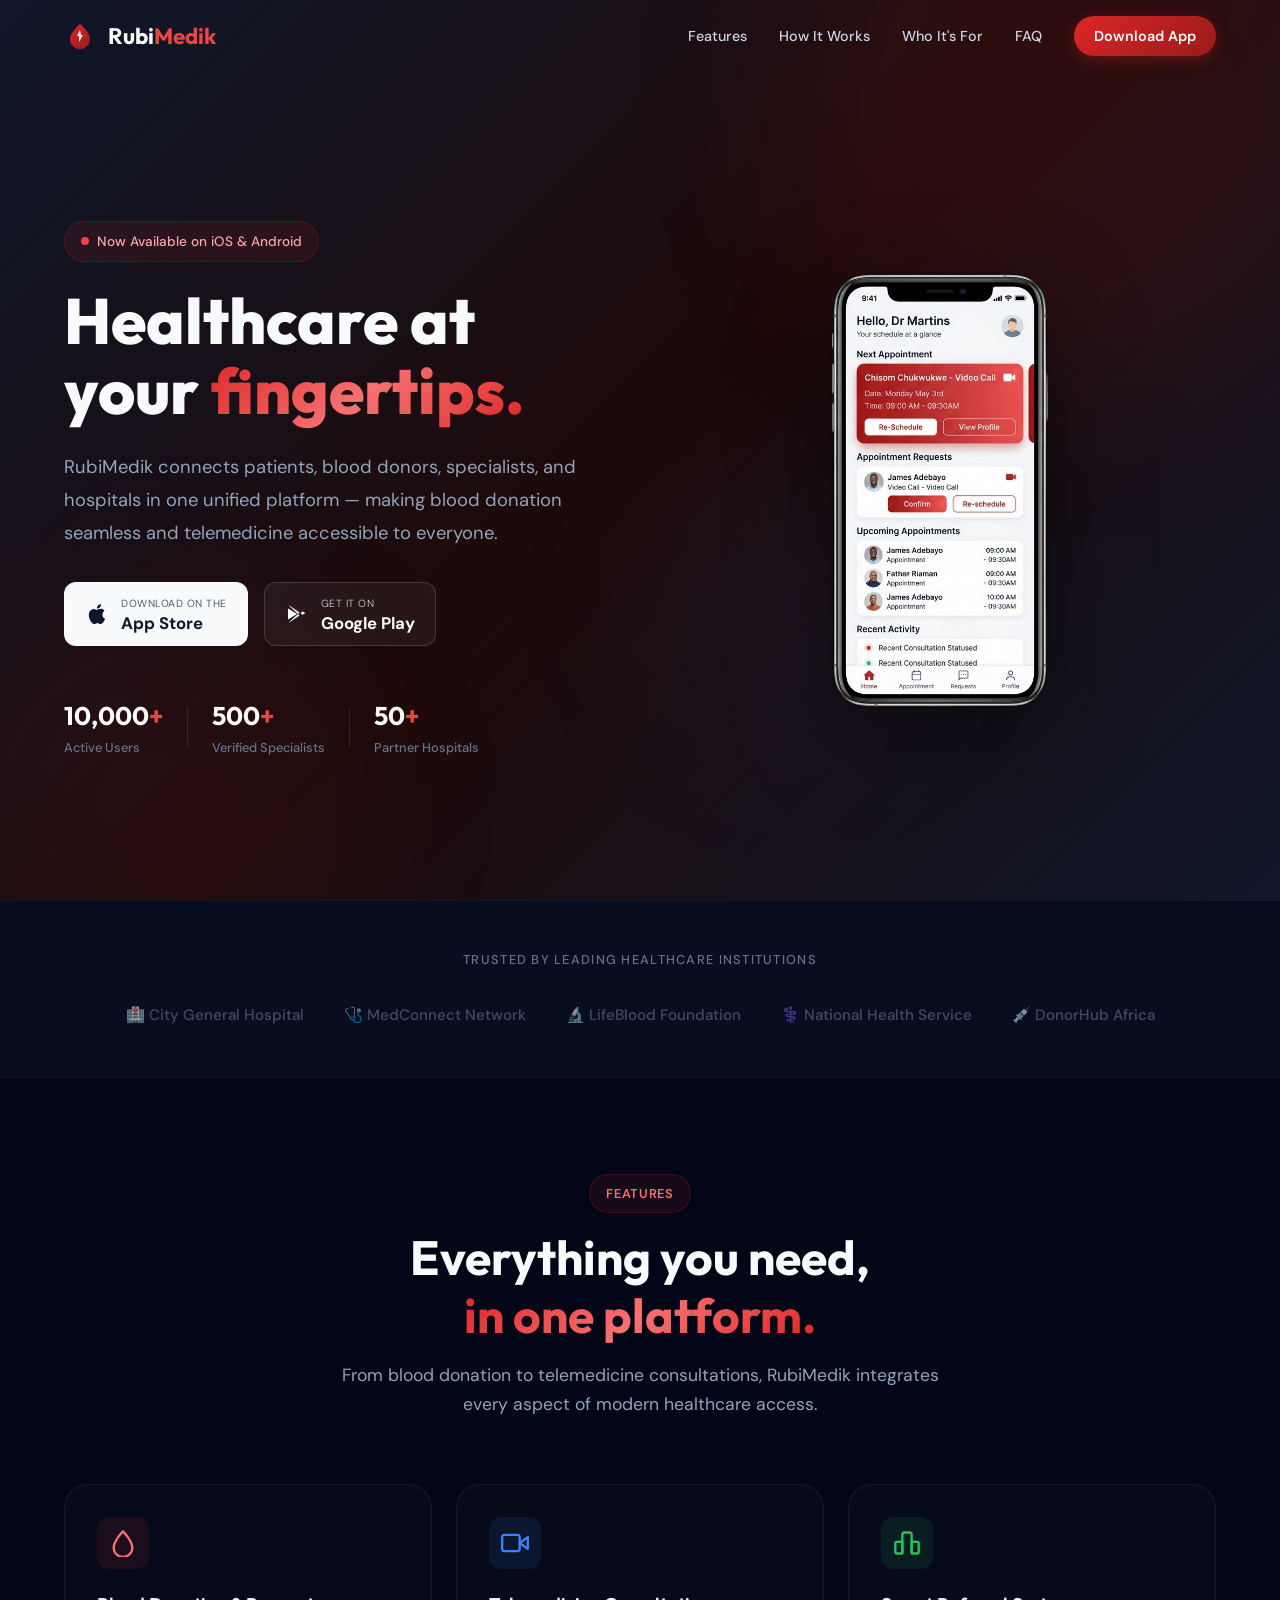
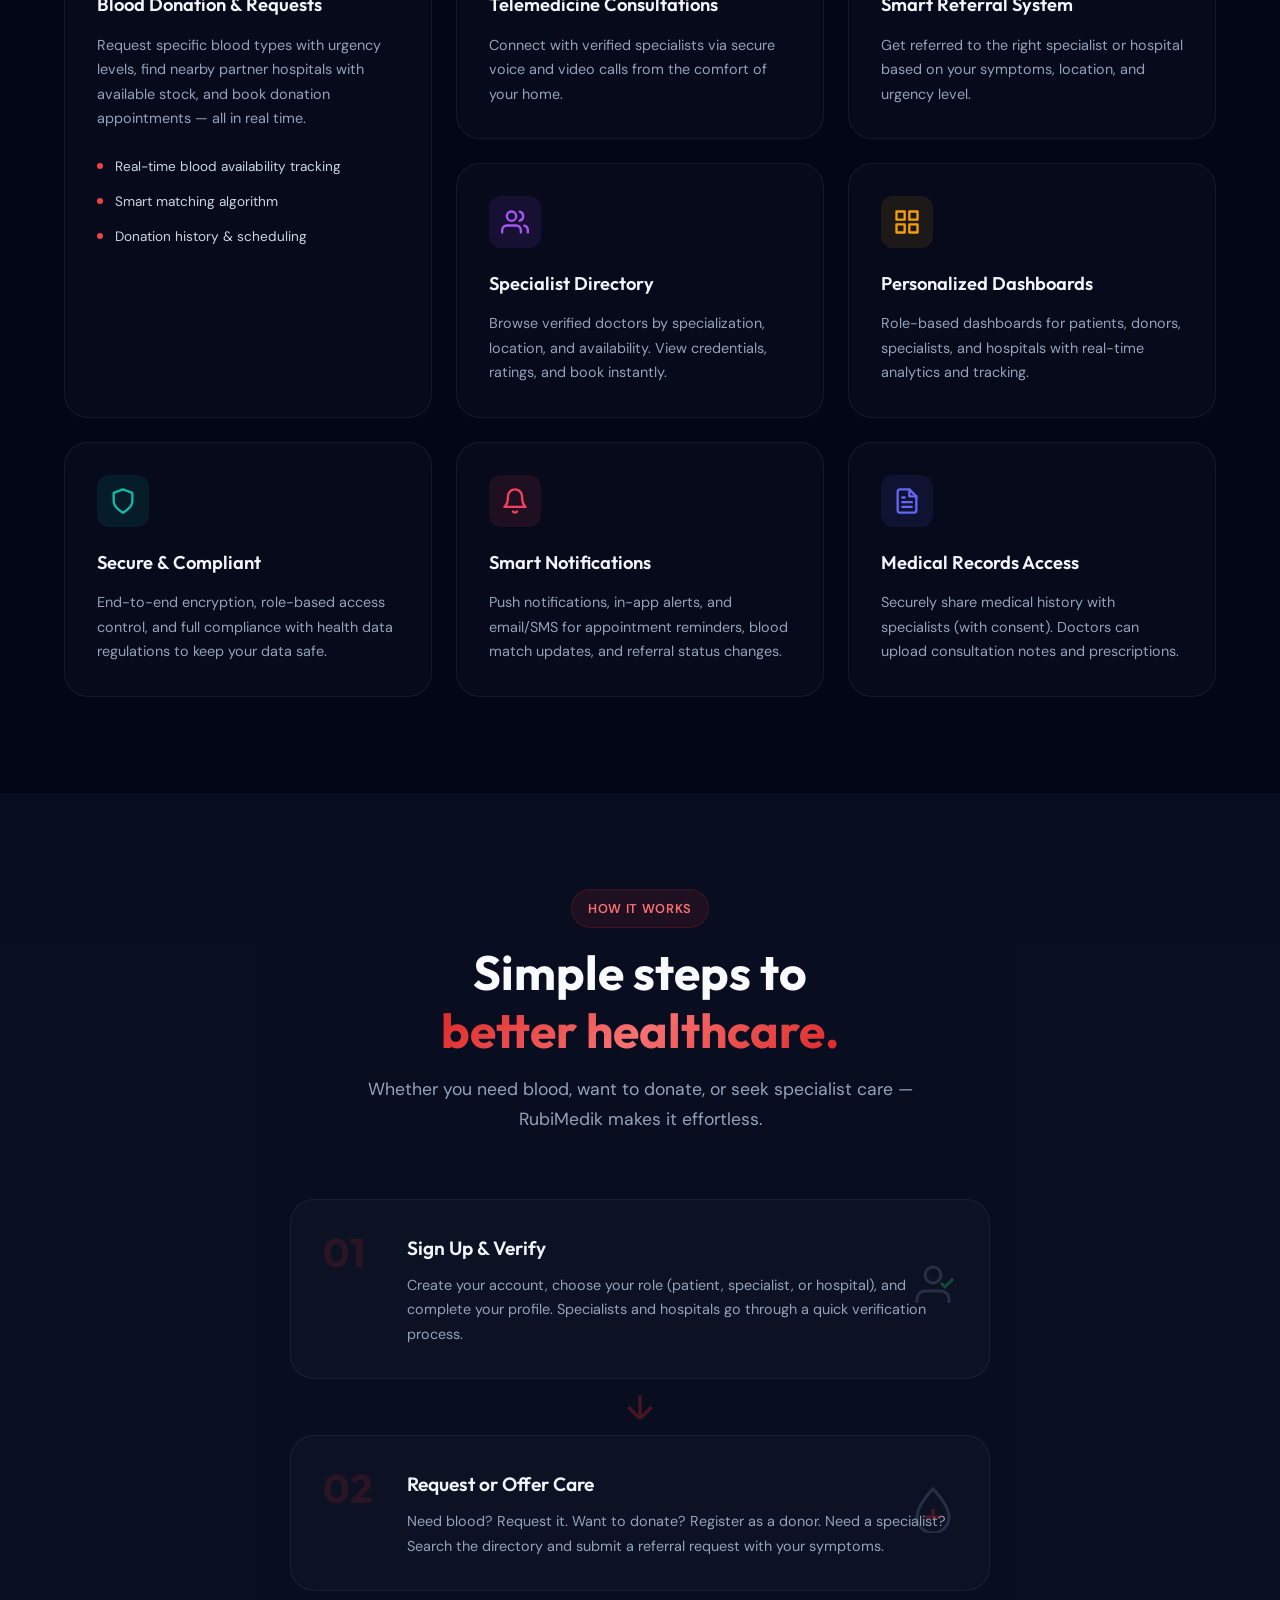
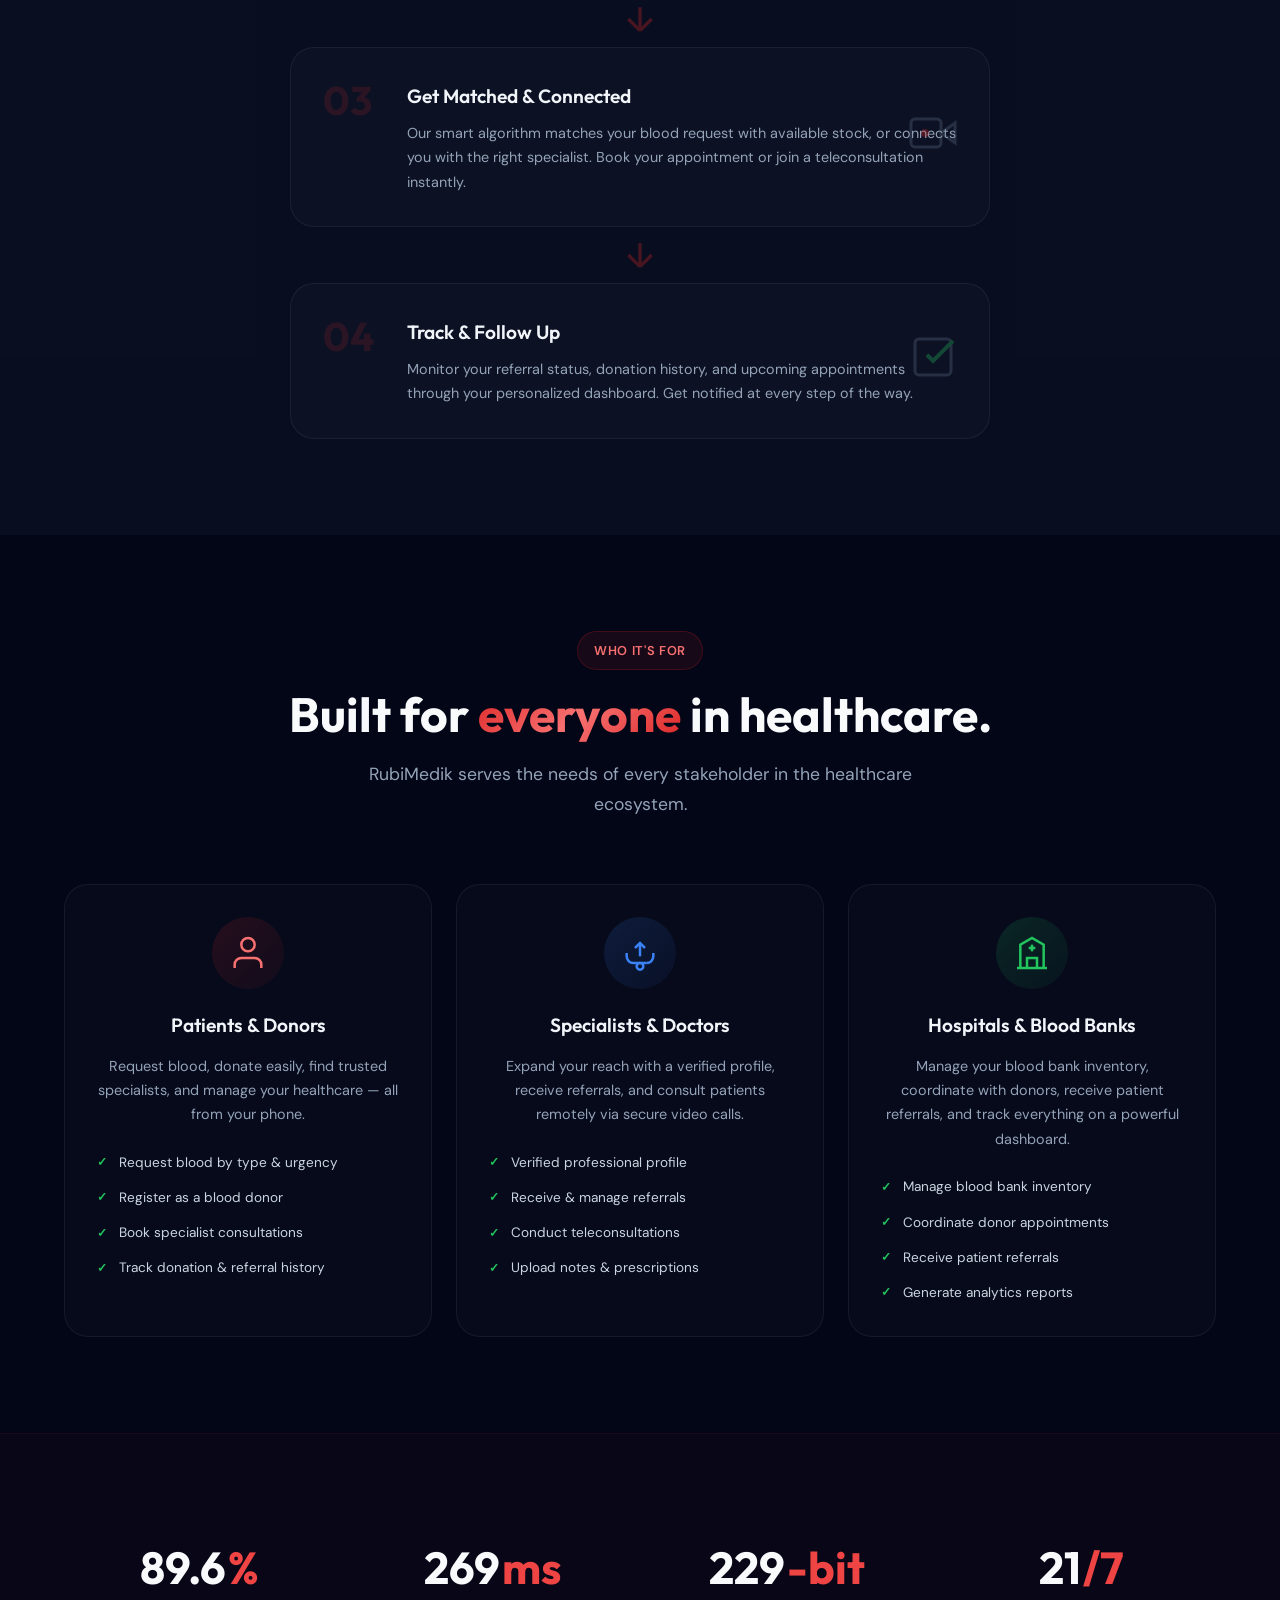
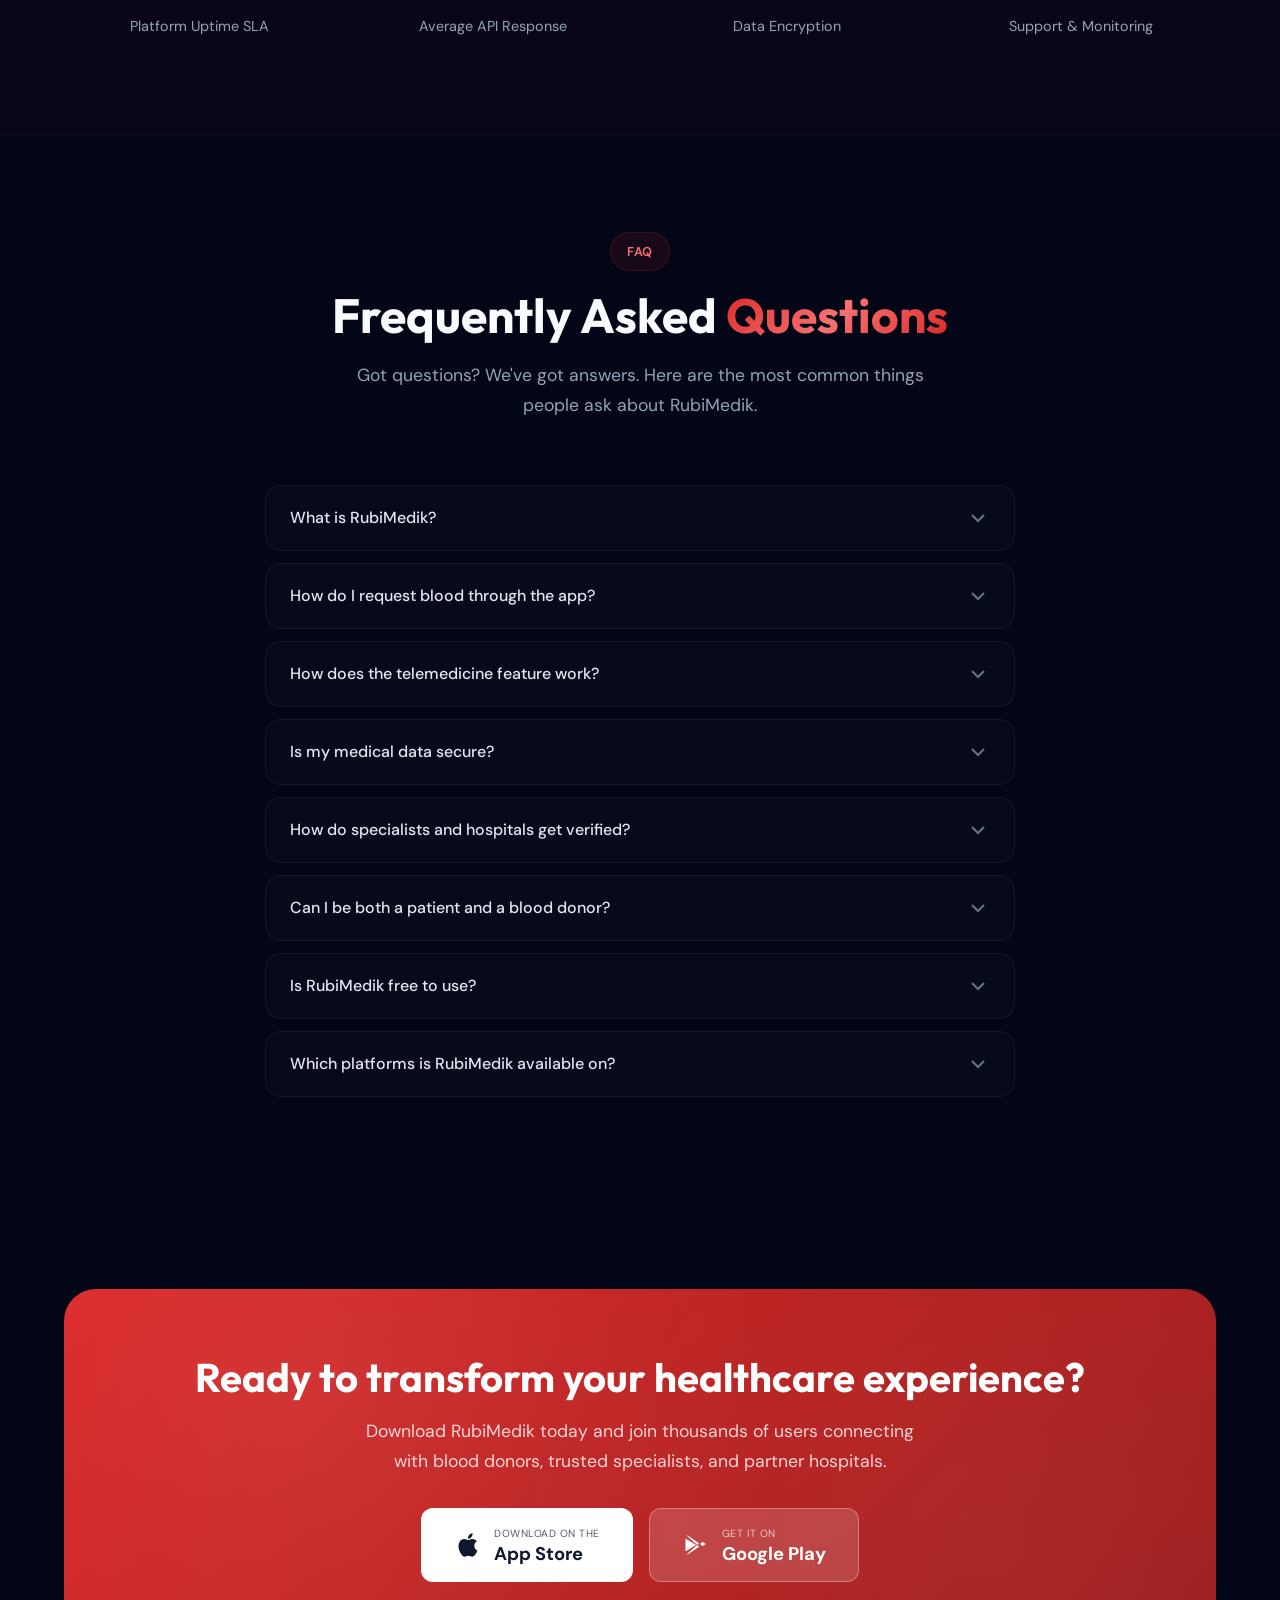
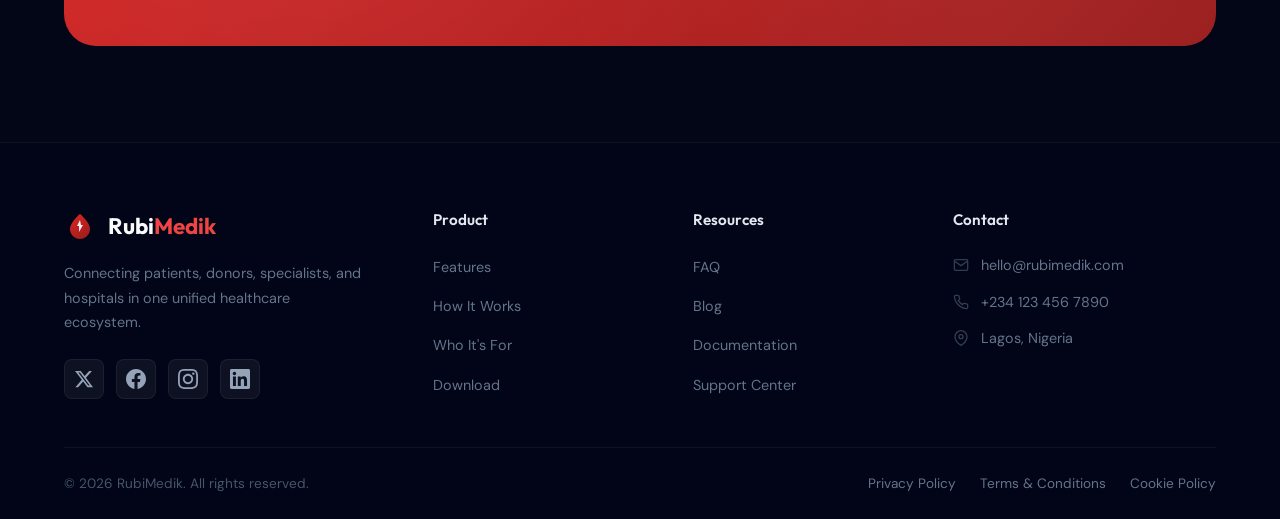
==== index.html @ e3715bfb "update the hero page" ====
<!DOCTYPE html>
<html lang="en">
<head>
    <meta charset="UTF-8">
    <meta name="viewport" content="width=device-width, initial-scale=1.0">
    <title>RubiMedik — Blood Donation & Telemedicine Platform</title>
    <meta name="description" content="RubiMedik connects patients, donors, specialists, and hospitals in one seamless ecosystem for blood donation and telemedicine referrals.">
    <meta name="keywords" content="blood donation, telemedicine, healthcare, medical referrals, RubiMedik, blood bank, specialist consultation">
    <meta name="author" content="RubiMedik">
    <meta property="og:title" content="RubiMedik — Blood Donation & Telemedicine Platform">
    <meta property="og:description" content="Connecting patients, donors, specialists, and hospitals in one unified healthcare ecosystem.">
    <meta property="og:type" content="website">
    <meta property="og:image" content="assets/app-mockup.png">
    <link rel="preconnect" href="https://fonts.googleapis.com">
    <link rel="preconnect" href="https://fonts.gstatic.com" crossorigin>
    <link href="https://fonts.googleapis.com/css2?family=Outfit:wght@300;400;500;600;700;800;900&family=DM+Sans:ital,opsz,wght@0,9..40,300;0,9..40,400;0,9..40,500;0,9..40,600;0,9..40,700;1,9..40,400&display=swap" rel="stylesheet">
    <link rel="stylesheet" href="styles.css">
</head>
<body>
    <!-- Navigation -->
    <nav id="navbar" class="navbar">
        <div class="container nav-container">
            <a href="#" class="logo" aria-label="RubiMedik Home">
                <div class="logo-icon">
                    <svg width="32" height="32" viewBox="0 0 32 32" fill="none">
                        <path d="M16 4C16 4 6 12 6 19C6 24.5228 10.4772 29 16 29C21.5228 29 26 24.5228 26 19C26 12 16 4 16 4Z" fill="url(#dropGrad)"/>
                        <path d="M16 10L13 16H15V22L19 15H17L16 10Z" fill="white" opacity="0.9"/>
                        <defs>
                            <linearGradient id="dropGrad" x1="6" y1="4" x2="26" y2="29" gradientUnits="userSpaceOnUse">
                                <stop stop-color="#DC2626"/>
                                <stop offset="1" stop-color="#991B1B"/>
                            </linearGradient>
                        </defs>
                    </svg>
                </div>
                <span class="logo-text">Rubi<span class="logo-accent">Medik</span></span>
            </a>
            <div class="nav-links" id="navLinks">
                <a href="#features" class="nav-link">Features</a>
                <a href="#how-it-works" class="nav-link">How It Works</a>
                <a href="#for-who" class="nav-link">Who It's For</a>
                <a href="#faq" class="nav-link">FAQ</a>
                <a href="#download" class="nav-btn">Download App</a>
            </div>
            <button class="mobile-menu-btn" id="mobileMenuBtn" aria-label="Toggle navigation menu">
                <span></span>
                <span></span>
                <span></span>
            </button>
        </div>
    </nav>

    <!-- Hero Section -->
    <section id="hero" class="hero">
        <div class="hero-bg-elements">
            <div class="hero-circle hero-circle-1"></div>
            <div class="hero-circle hero-circle-2"></div>
            <div class="hero-circle hero-circle-3"></div>
            <div class="hero-grid"></div>
        </div>
        <div class="container hero-container">
            <div class="hero-content">
                <div class="hero-badge">
                    <span class="pulse-dot"></span>
                    <span>Now Available on iOS & Android</span>
                </div>
                <h1 class="hero-title">
                    Healthcare at your <span class="gradient-text">fingertips.</span>
                </h1>
                <p class="hero-subtitle">
                    RubiMedik connects patients, blood donors, specialists, and hospitals in one unified platform — making blood donation seamless and telemedicine accessible to everyone.
                </p>
                <div class="hero-cta">
                    <a href="#" class="download-btn download-btn-ios" id="downloadIos">
                        <svg width="24" height="24" viewBox="0 0 24 24" fill="currentColor">
                            <path d="M18.71 19.5C17.88 20.74 17 21.95 15.66 21.97C14.32 22 13.89 21.18 12.37 21.18C10.84 21.18 10.37 21.95 9.09997 22C7.78997 22.05 6.79997 20.68 5.95997 19.47C4.24997 17 2.93997 12.45 4.69997 9.39C5.56997 7.87 7.12997 6.91 8.81997 6.88C10.1 6.86 11.32 7.75 12.11 7.75C12.89 7.75 14.37 6.68 15.92 6.84C16.57 6.87 18.39 7.1 19.56 8.82C19.47 8.88 17.39 10.1 17.41 12.63C17.44 15.65 20.06 16.66 20.09 16.67C20.06 16.74 19.67 18.11 18.71 19.5ZM13 3.5C13.73 2.67 14.94 2.04 15.94 2C16.07 3.17 15.6 4.35 14.9 5.19C14.21 6.04 13.07 6.7 11.95 6.61C11.8 5.46 12.36 4.26 13 3.5Z"/>
                        </svg>
                        <div class="btn-text">
                            <span class="btn-label">Download on the</span>
                            <span class="btn-store">App Store</span>
                        </div>
                    </a>
                    <a href="#" class="download-btn download-btn-android" id="downloadAndroid">
                        <svg width="24" height="24" viewBox="0 0 24 24" fill="currentColor">
                            <path d="M3.18 6.6C3.06 6.96 3 7.35 3 7.77V16.23C3 16.65 3.06 17.04 3.18 17.4L12.07 12L3.18 6.6ZM14.54 10.54L5.44 4.18C4.97 3.88 4.42 3.75 3.91 3.85L13.09 12L14.54 10.54ZM20.37 11.04L17.69 9.5L15.42 11.13L17.68 12.76L20.37 11.04ZM3.91 20.15C4.42 20.25 4.97 20.12 5.44 19.82L14.54 13.46L13.09 12L3.91 20.15Z"/>
                        </svg>
                        <div class="btn-text">
                            <span class="btn-label">Get it on</span>
                            <span class="btn-store">Google Play</span>
                        </div>
                    </a>
                </div>
                <div class="hero-stats">
                    <div class="stat-item">
                        <div class="stat-row"><span class="stat-number" data-count="10000">0</span><span class="stat-suffix">+</span></div>
                        <span class="stat-label">Active Users</span>
                    </div>
                    <div class="stat-divider"></div>
                    <div class="stat-item">
                        <div class="stat-row"><span class="stat-number" data-count="500">0</span><span class="stat-suffix">+</span></div>
                        <span class="stat-label">Verified Specialists</span>
                    </div>
                    <div class="stat-divider"></div>
                    <div class="stat-item">
                        <div class="stat-row"><span class="stat-number" data-count="50">0</span><span class="stat-suffix">+</span></div>
                        <span class="stat-label">Partner Hospitals</span>
                    </div>
                </div>
            </div>
            <div class="hero-visual">
                <div class="large-mockup-wrapper">
                    <img src="assets/mockup-doctor-transparent.png" alt="RubiMedik Doctor Dashboard" class="large-mockup-image" loading="eager">
                </div>
            </div>
        </div>
    </section>

    <!-- Trusted By / Social Proof -->
    <section class="trusted-by">
        <div class="container">
            <p class="trusted-label">Trusted by leading healthcare institutions</p>
            <div class="trusted-logos">
                <div class="trust-item">🏥 City General Hospital</div>
                <div class="trust-item">🩺 MedConnect Network</div>
                <div class="trust-item">🔬 LifeBlood Foundation</div>
                <div class="trust-item">⚕️ National Health Service</div>
                <div class="trust-item">💉 DonorHub Africa</div>
            </div>
        </div>
    </section>

    <!-- Features Section -->
    <section id="features" class="features">
        <div class="container">
            <div class="section-header">
                <span class="section-tag">Features</span>
                <h2 class="section-title">Everything you need, <br><span class="gradient-text">in one platform.</span></h2>
                <p class="section-subtitle">From blood donation to telemedicine consultations, RubiMedik integrates every aspect of modern healthcare access.</p>
            </div>

            <div class="features-grid">
                <div class="feature-card feature-card-large" id="featureBlood">
                    <div class="feature-icon-wrap feature-icon-red">
                        <svg width="28" height="28" viewBox="0 0 24 24" fill="none" stroke="currentColor" stroke-width="2" stroke-linecap="round" stroke-linejoin="round">
                            <path d="M12 2C12 2 4 10 4 16C4 20.4183 7.58172 24 12 24C16.4183 24 20 20.4183 20 16C20 10 12 2 12 2Z"/>
                        </svg>
                    </div>
                    <h3 class="feature-title">Blood Donation & Requests</h3>
                    <p class="feature-desc">Request specific blood types with urgency levels, find nearby partner hospitals with available stock, and book donation appointments — all in real time.</p>
                    <ul class="feature-list">
                        <li>Real-time blood availability tracking</li>
                        <li>Smart matching algorithm</li>
                        <li>Donation history & scheduling</li>
                    </ul>
                </div>
                <div class="feature-card" id="featureTelemed">
                    <div class="feature-icon-wrap feature-icon-blue">
                        <svg width="28" height="28" viewBox="0 0 24 24" fill="none" stroke="currentColor" stroke-width="2" stroke-linecap="round" stroke-linejoin="round">
                            <polygon points="23 7 16 12 23 17 23 7"/>
                            <rect x="1" y="5" width="15" height="14" rx="2" ry="2"/>
                        </svg>
                    </div>
                    <h3 class="feature-title">Telemedicine Consultations</h3>
                    <p class="feature-desc">Connect with verified specialists via secure voice and video calls from the comfort of your home.</p>
                </div>
                <div class="feature-card" id="featureReferral">
                    <div class="feature-icon-wrap feature-icon-green">
                        <svg width="28" height="28" viewBox="0 0 24 24" fill="none" stroke="currentColor" stroke-width="2" stroke-linecap="round" stroke-linejoin="round">
                            <path d="M16 21V5C16 3.89543 15.1046 3 14 3H10C8.89543 3 8 3.89543 8 5V21"/>
                            <path d="M4 11H8"/>
                            <path d="M16 11H20"/>
                            <rect x="2" y="11" width="6" height="10" rx="1"/>
                            <rect x="16" y="11" width="6" height="10" rx="1"/>
                        </svg>
                    </div>
                    <h3 class="feature-title">Smart Referral System</h3>
                    <p class="feature-desc">Get referred to the right specialist or hospital based on your symptoms, location, and urgency level.</p>
                </div>
                <div class="feature-card" id="featureDirectory">
                    <div class="feature-icon-wrap feature-icon-purple">
                        <svg width="28" height="28" viewBox="0 0 24 24" fill="none" stroke="currentColor" stroke-width="2" stroke-linecap="round" stroke-linejoin="round">
                            <path d="M17 21V19C17 16.7909 15.2091 15 13 15H5C2.79086 15 1 16.7909 1 19V21"/>
                            <circle cx="9" cy="7" r="4"/>
                            <path d="M23 21V19C22.9986 17.1771 21.765 15.5857 20 15.13"/>
                            <path d="M16 3.13C17.7699 3.58317 19.0078 5.17799 19.0078 7.005C19.0078 8.83201 17.7699 10.4268 16 10.88"/>
                        </svg>
                    </div>
                    <h3 class="feature-title">Specialist Directory</h3>
                    <p class="feature-desc">Browse verified doctors by specialization, location, and availability. View credentials, ratings, and book instantly.</p>
                </div>
                <div class="feature-card" id="featureDashboard">
                    <div class="feature-icon-wrap feature-icon-amber">
                        <svg width="28" height="28" viewBox="0 0 24 24" fill="none" stroke="currentColor" stroke-width="2" stroke-linecap="round" stroke-linejoin="round">
                            <rect x="3" y="3" width="7" height="7"/>
                            <rect x="14" y="3" width="7" height="7"/>
                            <rect x="14" y="14" width="7" height="7"/>
                            <rect x="3" y="14" width="7" height="7"/>
                        </svg>
                    </div>
                    <h3 class="feature-title">Personalized Dashboards</h3>
                    <p class="feature-desc">Role-based dashboards for patients, donors, specialists, and hospitals with real-time analytics and tracking.</p>
                </div>
                <div class="feature-card" id="featureSecurity">
                    <div class="feature-icon-wrap feature-icon-teal">
                        <svg width="28" height="28" viewBox="0 0 24 24" fill="none" stroke="currentColor" stroke-width="2" stroke-linecap="round" stroke-linejoin="round">
                            <path d="M12 22S20 18 20 12V5L12 2L4 5V12C4 18 12 22 12 22Z"/>
                        </svg>
                    </div>
                    <h3 class="feature-title">Secure & Compliant</h3>
                    <p class="feature-desc">End-to-end encryption, role-based access control, and full compliance with health data regulations to keep your data safe.</p>
                </div>
                <div class="feature-card" id="featureNotifications">
                    <div class="feature-icon-wrap feature-icon-rose">
                        <svg width="28" height="28" viewBox="0 0 24 24" fill="none" stroke="currentColor" stroke-width="2" stroke-linecap="round" stroke-linejoin="round">
                            <path d="M18 8C18 6.4087 17.3679 4.88258 16.2426 3.75736C15.1174 2.63214 13.5913 2 12 2C10.4087 2 8.88258 2.63214 7.75736 3.75736C6.63214 4.88258 6 6.4087 6 8C6 15 3 17 3 17H21C21 17 18 15 18 8Z"/>
                            <path d="M13.73 21C13.5542 21.3031 13.3019 21.5547 12.9982 21.7295C12.6946 21.9044 12.3504 21.9965 12 21.9965C11.6496 21.9965 11.3054 21.9044 11.0018 21.7295C10.6982 21.5547 10.4458 21.3031 10.27 21"/>
                        </svg>
                    </div>
                    <h3 class="feature-title">Smart Notifications</h3>
                    <p class="feature-desc">Push notifications, in-app alerts, and email/SMS for appointment reminders, blood match updates, and referral status changes.</p>
                </div>
                <div class="feature-card" id="featureRecords">
                    <div class="feature-icon-wrap feature-icon-indigo">
                        <svg width="28" height="28" viewBox="0 0 24 24" fill="none" stroke="currentColor" stroke-width="2" stroke-linecap="round" stroke-linejoin="round">
                            <path d="M14 2H6C4.89543 2 4 2.89543 4 4V20C4 21.1046 4.89543 22 6 22H18C19.1046 22 20 21.1046 20 20V8L14 2Z"/>
                            <polyline points="14,2 14,8 20,8"/>
                            <line x1="16" y1="13" x2="8" y2="13"/>
                            <line x1="16" y1="17" x2="8" y2="17"/>
                            <polyline points="10,9 9,9 8,9"/>
                        </svg>
                    </div>
                    <h3 class="feature-title">Medical Records Access</h3>
                    <p class="feature-desc">Securely share medical history with specialists (with consent). Doctors can upload consultation notes and prescriptions.</p>
                </div>
            </div>
        </div>
    </section>

    <!-- How It Works -->
    <section id="how-it-works" class="how-it-works">
        <div class="container">
            <div class="section-header">
                <span class="section-tag">How It Works</span>
                <h2 class="section-title">Simple steps to <br><span class="gradient-text">better healthcare.</span></h2>
                <p class="section-subtitle">Whether you need blood, want to donate, or seek specialist care — RubiMedik makes it effortless.</p>
            </div>
            <div class="steps-container">
                <div class="step-card" id="step1">
                    <div class="step-number">01</div>
                    <div class="step-content">
                        <h3>Sign Up & Verify</h3>
                        <p>Create your account, choose your role (patient, specialist, or hospital), and complete your profile. Specialists and hospitals go through a quick verification process.</p>
                    </div>
                    <div class="step-icon">
                        <svg width="48" height="48" viewBox="0 0 24 24" fill="none" stroke="currentColor" stroke-width="1.5">
                            <path d="M20 21V19C20 16.7909 18.2091 15 16 15H8C5.79086 15 4 16.7909 4 19V21"/>
                            <circle cx="12" cy="7" r="4"/>
                            <path d="M16 11L18 13L22 9" stroke="#22c55e"/>
                        </svg>
                    </div>
                </div>
                <div class="step-connector">
                    <svg width="40" height="40" viewBox="0 0 24 24" fill="none" stroke="#DC2626" stroke-width="2" opacity="0.3">
                        <path d="M12 5V19M12 19L5 12M12 19L19 12"/>
                    </svg>
                </div>
                <div class="step-card" id="step2">
                    <div class="step-number">02</div>
                    <div class="step-content">
                        <h3>Request or Offer Care</h3>
                        <p>Need blood? Request it. Want to donate? Register as a donor. Need a specialist? Search the directory and submit a referral request with your symptoms.</p>
                    </div>
                    <div class="step-icon">
                        <svg width="48" height="48" viewBox="0 0 24 24" fill="none" stroke="currentColor" stroke-width="1.5">
                            <path d="M12 2C12 2 4 10 4 16C4 20.4183 7.58172 24 12 24C16.4183 24 20 20.4183 20 16C20 10 12 2 12 2Z"/>
                            <path d="M12 12V16M12 16H8M12 16H16" stroke="#DC2626"/>
                        </svg>
                    </div>
                </div>
                <div class="step-connector">
                    <svg width="40" height="40" viewBox="0 0 24 24" fill="none" stroke="#DC2626" stroke-width="2" opacity="0.3">
                        <path d="M12 5V19M12 19L5 12M12 19L19 12"/>
                    </svg>
                </div>
                <div class="step-card" id="step3">
                    <div class="step-number">03</div>
                    <div class="step-content">
                        <h3>Get Matched & Connected</h3>
                        <p>Our smart algorithm matches your blood request with available stock, or connects you with the right specialist. Book your appointment or join a teleconsultation instantly.</p>
                    </div>
                    <div class="step-icon">
                        <svg width="48" height="48" viewBox="0 0 24 24" fill="none" stroke="currentColor" stroke-width="1.5">
                            <polygon points="23 7 16 12 23 17 23 7"/>
                            <rect x="1" y="5" width="15" height="14" rx="2" ry="2"/>
                            <circle cx="8" cy="12" r="2" fill="#DC2626" stroke="none"/>
                        </svg>
                    </div>
                </div>
                <div class="step-connector">
                    <svg width="40" height="40" viewBox="0 0 24 24" fill="none" stroke="#DC2626" stroke-width="2" opacity="0.3">
                        <path d="M12 5V19M12 19L5 12M12 19L19 12"/>
                    </svg>
                </div>
                <div class="step-card" id="step4">
                    <div class="step-number">04</div>
                    <div class="step-content">
                        <h3>Track & Follow Up</h3>
                        <p>Monitor your referral status, donation history, and upcoming appointments through your personalized dashboard. Get notified at every step of the way.</p>
                    </div>
                    <div class="step-icon">
                        <svg width="48" height="48" viewBox="0 0 24 24" fill="none" stroke="currentColor" stroke-width="1.5">
                            <rect x="3" y="3" width="18" height="18" rx="2" ry="2"/>
                            <polyline points="9,11 12,14 22,4" stroke="#22c55e" stroke-width="2"/>
                        </svg>
                    </div>
                </div>
            </div>
        </div>
    </section>

    <!-- Who It's For Section -->
    <section id="for-who" class="for-who">
        <div class="container">
            <div class="section-header">
                <span class="section-tag">Who It's For</span>
                <h2 class="section-title">Built for <span class="gradient-text">everyone</span> in healthcare.</h2>
                <p class="section-subtitle">RubiMedik serves the needs of every stakeholder in the healthcare ecosystem.</p>
            </div>
            <div class="persona-grid">
                <div class="persona-card" id="personaPatient">
                    <div class="persona-avatar persona-avatar-patient">
                        <svg width="40" height="40" viewBox="0 0 24 24" fill="none" stroke="currentColor" stroke-width="1.5">
                            <path d="M20 21V19C20 16.7909 18.2091 15 16 15H8C5.79086 15 4 16.7909 4 19V21"/>
                            <circle cx="12" cy="7" r="4"/>
                        </svg>
                    </div>
                    <h3>Patients & Donors</h3>
                    <p>Request blood, donate easily, find trusted specialists, and manage your healthcare — all from your phone.</p>
                    <ul class="persona-features">
                        <li>Request blood by type & urgency</li>
                        <li>Register as a blood donor</li>
                        <li>Book specialist consultations</li>
                        <li>Track donation & referral history</li>
                    </ul>
                </div>
                <div class="persona-card" id="personaSpecialist">
                    <div class="persona-avatar persona-avatar-specialist">
                        <svg width="40" height="40" viewBox="0 0 24 24" fill="none" stroke="currentColor" stroke-width="1.5">
                            <path d="M12 14L12 6"/>
                            <path d="M9 9L12 6L15 9"/>
                            <path d="M16 18H8C5.79 18 4 16.21 4 14V12"/>
                            <path d="M20 12V14C20 16.21 18.21 18 16 18"/>
                            <circle cx="12" cy="20" r="2"/>
                        </svg>
                    </div>
                    <h3>Specialists & Doctors</h3>
                    <p>Expand your reach with a verified profile, receive referrals, and consult patients remotely via secure video calls.</p>
                    <ul class="persona-features">
                        <li>Verified professional profile</li>
                        <li>Receive & manage referrals</li>
                        <li>Conduct teleconsultations</li>
                        <li>Upload notes & prescriptions</li>
                    </ul>
                </div>
                <div class="persona-card" id="personaHospital">
                    <div class="persona-avatar persona-avatar-hospital">
                        <svg width="40" height="40" viewBox="0 0 24 24" fill="none" stroke="currentColor" stroke-width="1.5">
                            <path d="M3 21H21"/>
                            <path d="M5 21V7L12 3L19 7V21"/>
                            <path d="M9 21V15H15V21"/>
                            <path d="M10 9H14"/>
                            <path d="M12 7V11"/>
                        </svg>
                    </div>
                    <h3>Hospitals & Blood Banks</h3>
                    <p>Manage your blood bank inventory, coordinate with donors, receive patient referrals, and track everything on a powerful dashboard.</p>
                    <ul class="persona-features">
                        <li>Manage blood bank inventory</li>
                        <li>Coordinate donor appointments</li>
                        <li>Receive patient referrals</li>
                        <li>Generate analytics reports</li>
                    </ul>
                </div>
            </div>
        </div>
    </section>

    <!-- Impact / Stats Section -->
    <section class="impact-section">
        <div class="container">
            <div class="impact-grid">
                <div class="impact-card" id="impact1">
                    <div class="impact-stat-row">
                        <div class="impact-number" data-count="99.9">0</div>
                        <div class="impact-suffix">%</div>
                    </div>
                    <div class="impact-label">Platform Uptime SLA</div>
                </div>
                <div class="impact-card" id="impact2">
                    <div class="impact-stat-row">
                        <div class="impact-number" data-count="300">0</div>
                        <div class="impact-suffix">ms</div>
                    </div>
                    <div class="impact-label">Average API Response</div>
                </div>
                <div class="impact-card" id="impact3">
                    <div class="impact-stat-row">
                        <div class="impact-number" data-count="256">0</div>
                        <div class="impact-suffix">-bit</div>
                    </div>
                    <div class="impact-label">Data Encryption</div>
                </div>
                <div class="impact-card" id="impact4">
                    <div class="impact-stat-row">
                        <div class="impact-number" data-count="24">0</div>
                        <div class="impact-suffix">/7</div>
                    </div>
                    <div class="impact-label">Support & Monitoring</div>
                </div>
            </div>
        </div>
    </section>

    <!-- FAQ Section -->
    <section id="faq" class="faq-section">
        <div class="container">
            <div class="section-header">
                <span class="section-tag">FAQ</span>
                <h2 class="section-title">Frequently Asked <span class="gradient-text">Questions</span></h2>
                <p class="section-subtitle">Got questions? We've got answers. Here are the most common things people ask about RubiMedik.</p>
            </div>
            <div class="faq-container">
                <div class="faq-item" id="faq1">
                    <button class="faq-question" aria-expanded="false">
                        <span>What is RubiMedik?</span>
                        <svg class="faq-chevron" width="24" height="24" viewBox="0 0 24 24" fill="none" stroke="currentColor" stroke-width="2"><polyline points="6 9 12 15 18 9"/></svg>
                    </button>
                    <div class="faq-answer">
                        <p>RubiMedik is an integrated healthcare platform that connects patients, blood donors, medical specialists, and hospitals. It enables seamless blood donation coordination, telemedicine consultations, and medical referrals — all in one app.</p>
                    </div>
                </div>
                <div class="faq-item" id="faq2">
                    <button class="faq-question" aria-expanded="false">
                        <span>How do I request blood through the app?</span>
                        <svg class="faq-chevron" width="24" height="24" viewBox="0 0 24 24" fill="none" stroke="currentColor" stroke-width="2"><polyline points="6 9 12 15 18 9"/></svg>
                    </button>
                    <div class="faq-answer">
                        <p>Simply sign up as a patient, go to the Blood Donation module, select "Request Blood", specify the blood type and urgency level, and choose a nearby partner hospital. Our algorithm will match your request with available blood stock and notify you when a match is found.</p>
                    </div>
                </div>
                <div class="faq-item" id="faq3">
                    <button class="faq-question" aria-expanded="false">
                        <span>How does the telemedicine feature work?</span>
                        <svg class="faq-chevron" width="24" height="24" viewBox="0 0 24 24" fill="none" stroke="currentColor" stroke-width="2"><polyline points="6 9 12 15 18 9"/></svg>
                    </button>
                    <div class="faq-answer">
                        <p>You can search for verified specialists by specialization and location, submit a referral request with your symptoms, and schedule an appointment. Once confirmed, you can join a secure voice or video consultation directly from the app. Your medical history (with your consent) is shared with the specialist for better diagnosis.</p>
                    </div>
                </div>
                <div class="faq-item" id="faq4">
                    <button class="faq-question" aria-expanded="false">
                        <span>Is my medical data secure?</span>
                        <svg class="faq-chevron" width="24" height="24" viewBox="0 0 24 24" fill="none" stroke="currentColor" stroke-width="2"><polyline points="6 9 12 15 18 9"/></svg>
                    </button>
                    <div class="faq-answer">
                        <p>Absolutely. RubiMedik uses industry-standard security including OAuth2 authentication, 256-bit encryption for data at rest and in transit, role-based access control, and strict privacy policies. Your medical data is only shared with healthcare providers with your explicit consent.</p>
                    </div>
                </div>
                <div class="faq-item" id="faq5">
                    <button class="faq-question" aria-expanded="false">
                        <span>How do specialists and hospitals get verified?</span>
                        <svg class="faq-chevron" width="24" height="24" viewBox="0 0 24 24" fill="none" stroke="currentColor" stroke-width="2"><polyline points="6 9 12 15 18 9"/></svg>
                    </button>
                    <div class="faq-answer">
                        <p>Specialists must upload their professional credentials (medical license, certifications), and hospitals must provide institutional accreditation documents. Our admin team reviews and verifies all submissions before granting verified status, ensuring only trusted healthcare providers are on the platform.</p>
                    </div>
                </div>
                <div class="faq-item" id="faq6">
                    <button class="faq-question" aria-expanded="false">
                        <span>Can I be both a patient and a blood donor?</span>
                        <svg class="faq-chevron" width="24" height="24" viewBox="0 0 24 24" fill="none" stroke="currentColor" stroke-width="2"><polyline points="6 9 12 15 18 9"/></svg>
                    </button>
                    <div class="faq-answer">
                        <p>Yes! When you sign up as a patient, you have the option to also register as a blood donor. You can opt into blood donation, healthcare services, or both. You'll be able to track your donation history and receive notifications when your blood type is in demand.</p>
                    </div>
                </div>
                <div class="faq-item" id="faq7">
                    <button class="faq-question" aria-expanded="false">
                        <span>Is RubiMedik free to use?</span>
                        <svg class="faq-chevron" width="24" height="24" viewBox="0 0 24 24" fill="none" stroke="currentColor" stroke-width="2"><polyline points="6 9 12 15 18 9"/></svg>
                    </button>
                    <div class="faq-answer">
                        <p>RubiMedik is free to download and use for patients and donors. Specialists and hospitals may have premium features available through subscription plans. Blood donation coordination is always free for all users.</p>
                    </div>
                </div>
                <div class="faq-item" id="faq8">
                    <button class="faq-question" aria-expanded="false">
                        <span>Which platforms is RubiMedik available on?</span>
                        <svg class="faq-chevron" width="24" height="24" viewBox="0 0 24 24" fill="none" stroke="currentColor" stroke-width="2"><polyline points="6 9 12 15 18 9"/></svg>
                    </button>
                    <div class="faq-answer">
                        <p>RubiMedik is available on both iOS (App Store) and Android (Google Play). We also offer a web dashboard for specialists and hospital administrators to manage their activities from a desktop browser.</p>
                    </div>
                </div>
            </div>
        </div>
    </section>

    <!-- CTA / Download Section -->
    <section id="download" class="cta-section">
        <div class="container">
            <div class="cta-card">
                <div class="cta-bg-pattern"></div>
                <div class="cta-content">
                    <h2>Ready to transform your healthcare experience?</h2>
                    <p>Download RubiMedik today and join thousands of users connecting with blood donors, trusted specialists, and partner hospitals.</p>
                    <div class="cta-buttons">
                        <a href="#" class="download-btn download-btn-ios download-btn-large" id="ctaIos">
                            <svg width="28" height="28" viewBox="0 0 24 24" fill="currentColor">
                                <path d="M18.71 19.5C17.88 20.74 17 21.95 15.66 21.97C14.32 22 13.89 21.18 12.37 21.18C10.84 21.18 10.37 21.95 9.09997 22C7.78997 22.05 6.79997 20.68 5.95997 19.47C4.24997 17 2.93997 12.45 4.69997 9.39C5.56997 7.87 7.12997 6.91 8.81997 6.88C10.1 6.86 11.32 7.75 12.11 7.75C12.89 7.75 14.37 6.68 15.92 6.84C16.57 6.87 18.39 7.1 19.56 8.82C19.47 8.88 17.39 10.1 17.41 12.63C17.44 15.65 20.06 16.66 20.09 16.67C20.06 16.74 19.67 18.11 18.71 19.5ZM13 3.5C13.73 2.67 14.94 2.04 15.94 2C16.07 3.17 15.6 4.35 14.9 5.19C14.21 6.04 13.07 6.7 11.95 6.61C11.8 5.46 12.36 4.26 13 3.5Z"/>
                            </svg>
                            <div class="btn-text">
                                <span class="btn-label">Download on the</span>
                                <span class="btn-store">App Store</span>
                            </div>
                        </a>
                        <a href="#" class="download-btn download-btn-android download-btn-large" id="ctaAndroid">
                            <svg width="28" height="28" viewBox="0 0 24 24" fill="currentColor">
                                <path d="M3.18 6.6C3.06 6.96 3 7.35 3 7.77V16.23C3 16.65 3.06 17.04 3.18 17.4L12.07 12L3.18 6.6ZM14.54 10.54L5.44 4.18C4.97 3.88 4.42 3.75 3.91 3.85L13.09 12L14.54 10.54ZM20.37 11.04L17.69 9.5L15.42 11.13L17.68 12.76L20.37 11.04ZM3.91 20.15C4.42 20.25 4.97 20.12 5.44 19.82L14.54 13.46L13.09 12L3.91 20.15Z"/>
                            </svg>
                            <div class="btn-text">
                                <span class="btn-label">Get it on</span>
                                <span class="btn-store">Google Play</span>
                            </div>
                        </a>
                    </div>
                </div>
            </div>
        </div>
    </section>

    <!-- Footer -->
    <footer id="footer" class="footer">
        <div class="container">
            <div class="footer-grid">
                <div class="footer-brand">
                    <a href="#" class="logo" aria-label="RubiMedik Home">
                        <div class="logo-icon">
                            <svg width="32" height="32" viewBox="0 0 32 32" fill="none">
                                <path d="M16 4C16 4 6 12 6 19C6 24.5228 10.4772 29 16 29C21.5228 29 26 24.5228 26 19C26 12 16 4 16 4Z" fill="url(#dropGrad2)"/>
                                <path d="M16 10L13 16H15V22L19 15H17L16 10Z" fill="white" opacity="0.9"/>
                                <defs>
                                    <linearGradient id="dropGrad2" x1="6" y1="4" x2="26" y2="29" gradientUnits="userSpaceOnUse">
                                        <stop stop-color="#DC2626"/>
                                        <stop offset="1" stop-color="#991B1B"/>
                                    </linearGradient>
                                </defs>
                            </svg>
                        </div>
                        <span class="logo-text">Rubi<span class="logo-accent">Medik</span></span>
                    </a>
                    <p class="footer-desc">Connecting patients, donors, specialists, and hospitals in one unified healthcare ecosystem.</p>
                    <div class="footer-socials">
                        <a href="#" class="social-link" aria-label="Twitter">
                            <svg width="20" height="20" viewBox="0 0 24 24" fill="currentColor"><path d="M18.244 2.25h3.308l-7.227 8.26 8.502 11.24H16.17l-5.214-6.817L4.99 21.75H1.68l7.73-8.835L1.254 2.25H8.08l4.713 6.231zm-1.161 17.52h1.833L7.084 4.126H5.117z"/></svg>
                        </a>
                        <a href="#" class="social-link" aria-label="Facebook">
                            <svg width="20" height="20" viewBox="0 0 24 24" fill="currentColor"><path d="M24 12.073c0-6.627-5.373-12-12-12s-12 5.373-12 12c0 5.99 4.388 10.954 10.125 11.854v-8.385H7.078v-3.47h3.047V9.43c0-3.007 1.792-4.669 4.533-4.669 1.312 0 2.686.235 2.686.235v2.953H15.83c-1.491 0-1.956.925-1.956 1.874v2.25h3.328l-.532 3.47h-2.796v8.385C19.612 23.027 24 18.062 24 12.073z"/></svg>
                        </a>
                        <a href="#" class="social-link" aria-label="Instagram">
                            <svg width="20" height="20" viewBox="0 0 24 24" fill="currentColor"><path d="M12 2.163c3.204 0 3.584.012 4.85.07 3.252.148 4.771 1.691 4.919 4.919.058 1.265.069 1.645.069 4.849 0 3.205-.012 3.584-.069 4.849-.149 3.225-1.664 4.771-4.919 4.919-1.266.058-1.644.07-4.85.07-3.204 0-3.584-.012-4.849-.07-3.26-.149-4.771-1.699-4.919-4.92-.058-1.265-.07-1.644-.07-4.849 0-3.204.013-3.583.07-4.849.149-3.227 1.664-4.771 4.919-4.919 1.266-.057 1.645-.069 4.849-.069zm0-2.163c-3.259 0-3.667.014-4.947.072-4.358.2-6.78 2.618-6.98 6.98-.059 1.281-.073 1.689-.073 4.948 0 3.259.014 3.668.072 4.948.2 4.358 2.618 6.78 6.98 6.98 1.281.058 1.689.072 4.948.072 3.259 0 3.668-.014 4.948-.072 4.354-.2 6.782-2.618 6.979-6.98.059-1.28.073-1.689.073-4.948 0-3.259-.014-3.667-.072-4.947-.196-4.354-2.617-6.78-6.979-6.98-1.281-.059-1.69-.073-4.949-.073zm0 5.838c-3.403 0-6.162 2.759-6.162 6.162s2.759 6.163 6.162 6.163 6.162-2.759 6.162-6.163c0-3.403-2.759-6.162-6.162-6.162zm0 10.162c-2.209 0-4-1.79-4-4 0-2.209 1.791-4 4-4s4 1.791 4 4c0 2.21-1.791 4-4 4zm6.406-11.845c-.796 0-1.441.645-1.441 1.44s.645 1.44 1.441 1.44c.795 0 1.439-.645 1.439-1.44s-.644-1.44-1.439-1.44z"/></svg>
                        </a>
                        <a href="#" class="social-link" aria-label="LinkedIn">
                            <svg width="20" height="20" viewBox="0 0 24 24" fill="currentColor"><path d="M20.447 20.452h-3.554v-5.569c0-1.328-.027-3.037-1.852-3.037-1.853 0-2.136 1.445-2.136 2.939v5.667H9.351V9h3.414v1.561h.046c.477-.9 1.637-1.85 3.37-1.85 3.601 0 4.267 2.37 4.267 5.455v6.286zM5.337 7.433c-1.144 0-2.063-.926-2.063-2.065 0-1.138.92-2.063 2.063-2.063 1.14 0 2.064.925 2.064 2.063 0 1.139-.925 2.065-2.064 2.065zm1.782 13.019H3.555V9h3.564v11.452zM22.225 0H1.771C.792 0 0 .774 0 1.729v20.542C0 23.227.792 24 1.771 24h20.451C23.2 24 24 23.227 24 22.271V1.729C24 .774 23.2 0 22.222 0h.003z"/></svg>
                        </a>
                    </div>
                </div>
                <div class="footer-col">
                    <h4>Product</h4>
                    <ul>
                        <li><a href="#features">Features</a></li>
                        <li><a href="#how-it-works">How It Works</a></li>
                        <li><a href="#for-who">Who It's For</a></li>
                        <li><a href="#download">Download</a></li>
                    </ul>
                </div>
                <div class="footer-col">
                    <h4>Resources</h4>
                    <ul>
                        <li><a href="#faq">FAQ</a></li>
                        <li><a href="#">Blog</a></li>
                        <li><a href="#">Documentation</a></li>
                        <li><a href="#">Support Center</a></li>
                    </ul>
                </div>
                <div class="footer-col">
                    <h4>Contact</h4>
                    <ul class="contact-list">
                        <li>
                            <svg width="16" height="16" viewBox="0 0 24 24" fill="none" stroke="currentColor" stroke-width="2"><path d="M4 4H20C21.1 4 22 4.9 22 6V18C22 19.1 21.1 20 20 20H4C2.9 20 2 19.1 2 18V6C2 4.9 2.9 4 4 4Z"/><polyline points="22,6 12,13 2,6"/></svg>
                            <a href="mailto:hello@rubimedik.com">hello@rubimedik.com</a>
                        </li>
                        <li>
                            <svg width="16" height="16" viewBox="0 0 24 24" fill="none" stroke="currentColor" stroke-width="2"><path d="M22 16.92V19.92C22.0011 20.1985 21.9441 20.4742 21.8325 20.7293C21.7209 20.9845 21.5573 21.2136 21.3521 21.4019C21.1468 21.5901 20.9046 21.7335 20.6407 21.8227C20.3769 21.9119 20.0974 21.9451 19.82 21.92C16.7428 21.5856 13.787 20.5341 11.19 18.85C8.77382 17.3147 6.72533 15.2662 5.18999 12.85C3.49997 10.2412 2.44824 7.27099 2.11999 4.18C2.09501 3.90347 2.12787 3.62476 2.2165 3.36162C2.30513 3.09849 2.44756 2.85669 2.63476 2.65163C2.82196 2.44656 3.0498 2.28271 3.30379 2.17052C3.55777 2.05833 3.83233 2.00026 4.10999 2H7.10999C7.5953 1.99522 8.06579 2.16708 8.43376 2.48353C8.80173 2.79999 9.04207 3.23945 9.10999 3.72C9.23662 4.68007 9.47144 5.62273 9.80999 6.53C9.94454 6.88792 9.97366 7.27691 9.8939 7.65088C9.81415 8.02485 9.62886 8.36811 9.35999 8.64L8.08999 9.91C9.51355 12.4135 11.5864 14.4864 14.09 15.91L15.36 14.64C15.6319 14.3711 15.9751 14.1858 16.3491 14.1061C16.7231 14.0263 17.1121 14.0555 17.47 14.19C18.3773 14.5286 19.3199 14.7634 20.28 14.89C20.7658 14.9585 21.2094 15.2032 21.5265 15.5775C21.8437 15.9518 22.0122 16.4296 22 16.92Z"/></svg>
                            <a href="tel:+2341234567890">+234 123 456 7890</a>
                        </li>
                        <li>
                            <svg width="16" height="16" viewBox="0 0 24 24" fill="none" stroke="currentColor" stroke-width="2"><path d="M21 10C21 17 12 23 12 23C12 23 3 17 3 10C3 5.02944 7.02944 1 12 1C16.9706 1 21 5.02944 21 10Z"/><circle cx="12" cy="10" r="3"/></svg>
                            <span>Lagos, Nigeria</span>
                        </li>
                    </ul>
                </div>
            </div>
            <div class="footer-bottom">
                <p>&copy; 2026 RubiMedik. All rights reserved.</p>
                <div class="footer-legal">
                    <a href="#" id="privacyPolicy">Privacy Policy</a>
                    <a href="#" id="termsConditions">Terms & Conditions</a>
                    <a href="#" id="cookiePolicy">Cookie Policy</a>
                </div>
            </div>
        </div>
    </footer>

    <!-- Privacy Policy Modal -->
    <div class="modal-overlay" id="privacyModal">
        <div class="modal">
            <button class="modal-close" aria-label="Close modal">&times;</button>
            <h2>Privacy Policy</h2>
            <div class="modal-content">
                <p><strong>Last Updated:</strong> April 2026</p>
                <h3>1. Information We Collect</h3>
                <p>RubiMedik collects personal information including your name, email, phone number, medical profile (blood type, health details), and location data to provide our services. We also collect usage data and device information for analytics purposes.</p>
                <h3>2. How We Use Your Information</h3>
                <p>Your information is used to match blood requests, facilitate specialist referrals, schedule appointments, and communicate important health updates. Medical data is only shared with healthcare providers with your explicit consent.</p>
                <h3>3. Data Security</h3>
                <p>We implement 256-bit encryption for data at rest and in transit, OAuth2 authentication, and role-based access controls. Our systems undergo regular security audits and comply with relevant health data regulations.</p>
                <h3>4. Data Sharing</h3>
                <p>We do not sell your personal data. Medical information is shared only with verified specialists and hospitals upon your consent. We may share anonymized, aggregated data for research purposes.</p>
                <h3>5. Your Rights</h3>
                <p>You have the right to access, correct, or delete your personal data at any time. You can withdraw consent for data sharing and request a copy of your data through the app settings.</p>
                <h3>6. Contact Us</h3>
                <p>For privacy-related inquiries, please contact us at <a href="mailto:privacy@rubimedik.com">privacy@rubimedik.com</a>.</p>
            </div>
        </div>
    </div>

    <!-- Terms & Conditions Modal -->
    <div class="modal-overlay" id="termsModal">
        <div class="modal">
            <button class="modal-close" aria-label="Close modal">&times;</button>
            <h2>Terms & Conditions</h2>
            <div class="modal-content">
                <p><strong>Last Updated:</strong> April 2026</p>
                <h3>1. Acceptance of Terms</h3>
                <p>By downloading and using RubiMedik, you agree to these Terms & Conditions. If you do not agree, please do not use the application.</p>
                <h3>2. User Accounts</h3>
                <p>You are responsible for maintaining the confidentiality of your account credentials. You must provide accurate information during registration. Specialists and hospitals must undergo verification before accessing certain features.</p>
                <h3>3. Medical Disclaimer</h3>
                <p>RubiMedik is a platform that facilitates connections between patients and healthcare providers. It does not replace professional medical advice, diagnosis, or treatment. Always consult a qualified healthcare professional for medical decisions.</p>
                <h3>4. Blood Donation</h3>
                <p>Blood donation coordination through RubiMedik is subject to partner hospital policies and eligibility requirements. RubiMedik does not guarantee blood availability and is not liable for medical outcomes related to blood transfusions.</p>
                <h3>5. Telemedicine Services</h3>
                <p>Teleconsultations are provided by independently verified specialists. RubiMedik facilitates the connection but does not provide medical services directly. Consultation fees may apply based on the specialist's terms.</p>
                <h3>6. Limitation of Liability</h3>
                <p>RubiMedik shall not be held liable for any direct, indirect, or consequential damages arising from the use of our platform. We provide the service "as is" and do not guarantee uninterrupted or error-free operation.</p>
                <h3>7. Termination</h3>
                <p>We reserve the right to suspend or terminate accounts that violate these terms or engage in fraudulent activity.</p>
                <h3>8. Contact</h3>
                <p>For questions about these terms, contact us at <a href="mailto:legal@rubimedik.com">legal@rubimedik.com</a>.</p>
            </div>
        </div>
    </div>

    <script src="script.js"></script>
</body>
</html>
---- styles.css ----
/* ========================================
   RubiMedik Landing Page — Design System
   ======================================== */

/* CSS Custom Properties */
:root {
    /* Primary Palette */
    --ruby-50: #fef2f2;
    --ruby-100: #fee2e2;
    --ruby-200: #fecaca;
    --ruby-300: #fca5a5;
    --ruby-400: #f87171;
    --ruby-500: #ef4444;
    --ruby-600: #dc2626;
    --ruby-700: #b91c1c;
    --ruby-800: #991b1b;
    --ruby-900: #7f1d1d;

    /* Neutral */
    --slate-50: #f8fafc;
    --slate-100: #f1f5f9;
    --slate-200: #e2e8f0;
    --slate-300: #cbd5e1;
    --slate-400: #94a3b8;
    --slate-500: #64748b;
    --slate-600: #475569;
    --slate-700: #334155;
    --slate-800: #1e293b;
    --slate-900: #0f172a;
    --slate-950: #020617;

    /* Accent Colors */
    --blue-500: #3b82f6;
    --blue-600: #2563eb;
    --green-500: #22c55e;
    --green-600: #16a34a;
    --purple-500: #a855f7;
    --purple-600: #9333ea;
    --amber-500: #f59e0b;
    --amber-600: #d97706;
    --teal-500: #14b8a6;
    --teal-600: #0d9488;
    --rose-500: #f43f5e;
    --rose-600: #e11d48;
    --indigo-500: #6366f1;
    --indigo-600: #4f46e5;

    /* Gradients */
    --gradient-primary: linear-gradient(135deg, #dc2626 0%, #991b1b 100%);
    --gradient-hero: linear-gradient(135deg, #0f172a 0%, #1e0a0a 50%, #0f172a 100%);
    --gradient-text: linear-gradient(135deg, #dc2626 0%, #f87171 50%, #dc2626 100%);
    --gradient-card: linear-gradient(135deg, rgba(255,255,255,0.05) 0%, rgba(255,255,255,0.02) 100%);
    --gradient-glow: radial-gradient(circle, rgba(220,38,38,0.15) 0%, transparent 70%);

    /* Spacing */
    --space-1: 0.25rem;
    --space-2: 0.5rem;
    --space-3: 0.75rem;
    --space-4: 1rem;
    --space-5: 1.25rem;
    --space-6: 1.5rem;
    --space-8: 2rem;
    --space-10: 2.5rem;
    --space-12: 3rem;
    --space-16: 4rem;
    --space-20: 5rem;
    --space-24: 6rem;

    /* Typography */
    --font-primary: 'DM Sans', -apple-system, BlinkMacSystemFont, sans-serif;
    --font-display: 'Outfit', 'DM Sans', sans-serif;

    /* Border radius */
    --radius-sm: 0.375rem;
    --radius-md: 0.5rem;
    --radius-lg: 0.75rem;
    --radius-xl: 1rem;
    --radius-2xl: 1.5rem;
    --radius-3xl: 2rem;
    --radius-full: 9999px;

    /* Shadows */
    --shadow-sm: 0 1px 2px rgba(0,0,0,0.05);
    --shadow-md: 0 4px 6px -1px rgba(0,0,0,0.1), 0 2px 4px -2px rgba(0,0,0,0.1);
    --shadow-lg: 0 10px 15px -3px rgba(0,0,0,0.1), 0 4px 6px -4px rgba(0,0,0,0.1);
    --shadow-xl: 0 20px 25px -5px rgba(0,0,0,0.1), 0 8px 10px -6px rgba(0,0,0,0.1);
    --shadow-2xl: 0 25px 50px -12px rgba(0,0,0,0.25);
    --shadow-glow: 0 0 60px rgba(220,38,38,0.15);

    /* Transitions */
    --transition-fast: 150ms cubic-bezier(0.4, 0, 0.2, 1);
    --transition-base: 300ms cubic-bezier(0.4, 0, 0.2, 1);
    --transition-slow: 500ms cubic-bezier(0.4, 0, 0.2, 1);
    --transition-bounce: 500ms cubic-bezier(0.34, 1.56, 0.64, 1);
}

/* ========================================
   Reset & Base
   ======================================== */
*, *::before, *::after {
    margin: 0;
    padding: 0;
    box-sizing: border-box;
}

html {
    scroll-behavior: smooth;
    font-size: 16px;
    -webkit-font-smoothing: antialiased;
    -moz-osx-font-smoothing: grayscale;
}

body {
    font-family: var(--font-primary);
    background-color: var(--slate-950);
    color: var(--slate-300);
    line-height: 1.7;
    overflow-x: hidden;
}

a {
    color: inherit;
    text-decoration: none;
}

img {
    max-width: 100%;
    height: auto;
    display: block;
}

ul {
    list-style: none;
}

.container {
    width: 100%;
    max-width: 1200px;
    margin: 0 auto;
    padding: 0 var(--space-6);
}

/* ========================================
   Typography
   ======================================== */
.gradient-text {
    background: var(--gradient-text);
    -webkit-background-clip: text;
    -webkit-text-fill-color: transparent;
    background-clip: text;
}

.section-header {
    text-align: center;
    margin-bottom: var(--space-16);
}

.section-tag {
    display: inline-block;
    padding: var(--space-2) var(--space-4);
    background: rgba(220, 38, 38, 0.1);
    color: var(--ruby-400);
    border-radius: var(--radius-full);
    font-size: 0.8rem;
    font-weight: 600;
    letter-spacing: 0.05em;
    text-transform: uppercase;
    margin-bottom: var(--space-4);
    border: 1px solid rgba(220, 38, 38, 0.2);
}

.section-title {
    font-family: var(--font-display);
    font-size: clamp(2rem, 4vw, 3rem);
    font-weight: 700;
    color: var(--slate-50);
    line-height: 1.2;
    margin-bottom: var(--space-4);
}

.section-subtitle {
    font-size: 1.1rem;
    color: var(--slate-400);
    max-width: 600px;
    margin: 0 auto;
    line-height: 1.7;
}

/* ========================================
   Navigation
   ======================================== */
.navbar {
    position: fixed;
    top: 0;
    left: 0;
    right: 0;
    z-index: 1000;
    padding: var(--space-4) 0;
    transition: var(--transition-base);
    background: transparent;
}

.navbar.scrolled {
    background: rgba(15, 23, 42, 0.85);
    backdrop-filter: blur(20px);
    -webkit-backdrop-filter: blur(20px);
    border-bottom: 1px solid rgba(255,255,255,0.05);
    padding: var(--space-3) 0;
}

.nav-container {
    display: flex;
    align-items: center;
    justify-content: space-between;
}

.logo {
    display: flex;
    align-items: center;
    gap: var(--space-3);
}

.logo-icon {
    display: flex;
    align-items: center;
    justify-content: center;
}

.logo-text {
    font-family: var(--font-display);
    font-size: 1.4rem;
    font-weight: 700;
    color: var(--slate-50);
}

.logo-accent {
    color: var(--ruby-500);
}

.nav-links {
    display: flex;
    align-items: center;
    gap: var(--space-8);
}

.nav-link {
    font-size: 0.9rem;
    font-weight: 500;
    color: var(--slate-300);
    transition: var(--transition-fast);
    position: relative;
}

.nav-link::after {
    content: '';
    position: absolute;
    bottom: -4px;
    left: 0;
    width: 0;
    height: 2px;
    background: var(--gradient-primary);
    border-radius: var(--radius-full);
    transition: var(--transition-base);
}

.nav-link:hover {
    color: var(--slate-50);
}

.nav-link:hover::after {
    width: 100%;
}

.nav-btn {
    padding: var(--space-2) var(--space-5);
    background: var(--gradient-primary);
    color: white;
    border-radius: var(--radius-full);
    font-size: 0.9rem;
    font-weight: 600;
    transition: var(--transition-base);
    box-shadow: 0 4px 15px rgba(220, 38, 38, 0.3);
}

.nav-btn:hover {
    transform: translateY(-2px);
    box-shadow: 0 6px 20px rgba(220, 38, 38, 0.4);
}

/* Mobile Menu */
.mobile-menu-btn {
    display: none;
    flex-direction: column;
    gap: 5px;
    background: none;
    border: none;
    cursor: pointer;
    padding: var(--space-2);
    z-index: 1001;
}

.mobile-menu-btn span {
    display: block;
    width: 24px;
    height: 2px;
    background: var(--slate-300);
    border-radius: var(--radius-full);
    transition: var(--transition-base);
}

.mobile-menu-btn.active span:nth-child(1) {
    transform: rotate(45deg) translate(5px, 5px);
}

.mobile-menu-btn.active span:nth-child(2) {
    opacity: 0;
}

.mobile-menu-btn.active span:nth-child(3) {
    transform: rotate(-45deg) translate(5px, -5px);
}

/* ========================================
   Hero Section
   ======================================== */
.hero {
    position: relative;
    min-height: 100vh;
    display: flex;
    align-items: center;
    padding: calc(80px + var(--space-16)) 0 var(--space-16) 0;
    background: var(--gradient-hero);
    overflow: hidden;
}

.hero-bg-elements {
    position: absolute;
    inset: 0;
    overflow: hidden;
    pointer-events: none;
}

.hero-circle {
    position: absolute;
    border-radius: 50%;
    filter: blur(80px);
}

.hero-circle-1 {
    width: 600px;
    height: 600px;
    background: rgba(220, 38, 38, 0.08);
    top: -200px;
    right: -100px;
    animation: floatSlow 20s ease-in-out infinite;
}

.hero-circle-2 {
    width: 400px;
    height: 400px;
    background: rgba(127, 29, 29, 0.1);
    bottom: -100px;
    left: -50px;
    animation: floatSlow 25s ease-in-out infinite reverse;
}

.hero-circle-3 {
    width: 300px;
    height: 300px;
    background: rgba(59, 130, 246, 0.04);
    top: 50%;
    left: 50%;
    animation: floatSlow 15s ease-in-out infinite;
}

.hero-grid {
    position: absolute;
    inset: 0;
    background-image: 
        linear-gradient(rgba(255,255,255,0.02) 1px, transparent 1px),
        linear-gradient(90deg, rgba(255,255,255,0.02) 1px, transparent 1px);
    background-size: 60px 60px;
    mask-image: radial-gradient(ellipse at center, rgba(0,0,0,0.3) 0%, transparent 70%);
    -webkit-mask-image: radial-gradient(ellipse at center, rgba(0,0,0,0.3) 0%, transparent 70%);
}

.hero-container {
    display: grid;
    grid-template-columns: 1fr 1fr;
    gap: var(--space-12);
    align-items: center;
    position: relative;
    z-index: 1;
}

.hero-badge {
    display: inline-flex;
    align-items: center;
    gap: var(--space-2);
    padding: var(--space-2) var(--space-4);
    background: rgba(220, 38, 38, 0.1);
    border: 1px solid rgba(220, 38, 38, 0.2);
    border-radius: var(--radius-full);
    font-size: 0.85rem;
    color: var(--ruby-300);
    font-weight: 500;
    margin-bottom: var(--space-6);
    animation: fadeInUp 0.8s ease-out;
}

.pulse-dot {
    width: 8px;
    height: 8px;
    background: var(--ruby-500);
    border-radius: 50%;
    animation: pulse 2s infinite;
}

.hero-title {
    font-family: var(--font-display);
    font-size: clamp(2.5rem, 5vw, 4rem);
    font-weight: 800;
    color: var(--slate-50);
    line-height: 1.1;
    margin-bottom: var(--space-6);
    animation: fadeInUp 0.8s ease-out 0.1s both;
}

.hero-subtitle {
    font-size: 1.15rem;
    color: var(--slate-400);
    line-height: 1.8;
    margin-bottom: var(--space-8);
    max-width: 520px;
    animation: fadeInUp 0.8s ease-out 0.2s both;
}

.hero-cta {
    display: flex;
    gap: var(--space-4);
    margin-bottom: var(--space-12);
    animation: fadeInUp 0.8s ease-out 0.3s both;
}

/* Download Buttons */
.download-btn {
    display: inline-flex;
    align-items: center;
    gap: var(--space-3);
    padding: var(--space-3) var(--space-5);
    border-radius: var(--radius-lg);
    font-weight: 500;
    transition: var(--transition-base);
    border: 1px solid rgba(255,255,255,0.1);
}

.download-btn-ios {
    background: var(--slate-50);
    color: var(--slate-900);
}

.download-btn-ios:hover {
    background: white;
    transform: translateY(-3px);
    box-shadow: 0 8px 25px rgba(255,255,255,0.15);
}

.download-btn-android {
    background: rgba(255,255,255,0.05);
    color: var(--slate-50);
    border-color: rgba(255,255,255,0.15);
}

.download-btn-android:hover {
    background: rgba(255,255,255,0.1);
    transform: translateY(-3px);
    box-shadow: 0 8px 25px rgba(255,255,255,0.05);
}

.download-btn-large {
    padding: var(--space-4) var(--space-8);
}

.download-btn-large svg {
    width: 28px;
    height: 28px;
}

.btn-text {
    display: flex;
    flex-direction: column;
    align-items: flex-start;
}

.btn-label {
    font-size: 0.65rem;
    text-transform: uppercase;
    letter-spacing: 0.05em;
    opacity: 0.7;
    font-weight: 400;
}

.btn-store {
    font-size: 1.05rem;
    font-weight: 700;
    line-height: 1.2;
}

.download-btn-large .btn-store {
    font-size: 1.15rem;
}

/* Hero Stats */
.hero-stats {
    display: flex;
    align-items: center;
    gap: var(--space-6);
    animation: fadeInUp 0.8s ease-out 0.4s both;
}

.stat-item {
    display: flex;
    flex-direction: column;
}

.stat-row {
    display: flex;
    align-items: baseline;
    gap: 0;
}

.stat-number {
    font-family: var(--font-display);
    font-size: 1.6rem;
    font-weight: 700;
    color: var(--slate-50);
    display: inline;
}

.stat-suffix {
    font-family: var(--font-display);
    font-size: 1.6rem;
    font-weight: 700;
    color: var(--ruby-500);
}

.stat-label {
    font-size: 0.8rem;
    color: var(--slate-500);
    font-weight: 500;
}

.stat-divider {
    width: 1px;
    height: 40px;
    background: rgba(255,255,255,0.1);
}

/* Hero Visual / Mockup */
.hero-visual {
    position: relative;
    display: flex;
    justify-content: center;
    align-items: center;
    animation: fadeInRight 1s ease-out 0.3s both;
}

.large-mockup-wrapper {
    position: relative;
    width: 100%;
    max-width: 800px; /* Increased to allow 700px mockup */
    display: flex;
    justify-content: center; /* Center aligning */
    align-items: center;
    margin: 0 auto;
}

.large-mockup-image {
    width: 100%;
    max-width: 700px; /* Allow image to grow very large */
    height: auto;
    border-radius: var(--radius-2xl);
    filter: drop-shadow(0 25px 50px rgba(0,0,0,0.4));
    animation: float 6s ease-in-out infinite;
    position: relative;
    z-index: 2;
}

/* ========================================
   Trusted By
   ======================================== */
.trusted-by {
    padding: var(--space-12) 0;
    border-top: 1px solid rgba(255,255,255,0.03);
    border-bottom: 1px solid rgba(255,255,255,0.03);
    background: rgba(15, 23, 42, 0.5);
}

.trusted-label {
    text-align: center;
    font-size: 0.8rem;
    text-transform: uppercase;
    letter-spacing: 0.1em;
    color: var(--slate-500);
    margin-bottom: var(--space-8);
    font-weight: 500;
}

.trusted-logos {
    display: flex;
    justify-content: center;
    align-items: center;
    gap: var(--space-10);
    flex-wrap: wrap;
}

.trust-item {
    font-size: 0.95rem;
    color: var(--slate-500);
    font-weight: 500;
    opacity: 0.6;
    transition: var(--transition-base);
    white-space: nowrap;
}

.trust-item:hover {
    opacity: 1;
    color: var(--slate-300);
}

/* ========================================
   Features Section
   ======================================== */
.features {
    padding: var(--space-24) 0;
    position: relative;
}

.features-grid {
    display: grid;
    grid-template-columns: repeat(3, 1fr);
    gap: var(--space-6);
}

.feature-card {
    position: relative;
    padding: var(--space-8);
    background: rgba(255,255,255,0.02);
    border: 1px solid rgba(255,255,255,0.06);
    border-radius: var(--radius-2xl);
    transition: var(--transition-base);
    overflow: hidden;
}

.feature-card::before {
    content: '';
    position: absolute;
    top: 0;
    left: 0;
    right: 0;
    height: 2px;
    background: var(--gradient-primary);
    opacity: 0;
    transition: var(--transition-base);
}

.feature-card:hover {
    background: rgba(255,255,255,0.04);
    border-color: rgba(255,255,255,0.1);
    transform: translateY(-4px);
    box-shadow: var(--shadow-xl);
}

.feature-card:hover::before {
    opacity: 1;
}

.feature-card-large {
    grid-column: span 1;
    grid-row: span 2;
    display: flex;
    flex-direction: column;
}

.feature-icon-wrap {
    width: 52px;
    height: 52px;
    border-radius: var(--radius-lg);
    display: flex;
    align-items: center;
    justify-content: center;
    margin-bottom: var(--space-5);
}

.feature-icon-red { background: rgba(220,38,38,0.1); color: var(--ruby-400); }
.feature-icon-blue { background: rgba(59,130,246,0.1); color: var(--blue-500); }
.feature-icon-green { background: rgba(34,197,94,0.1); color: var(--green-500); }
.feature-icon-purple { background: rgba(168,85,247,0.1); color: var(--purple-500); }
.feature-icon-amber { background: rgba(245,158,11,0.1); color: var(--amber-500); }
.feature-icon-teal { background: rgba(20,184,166,0.1); color: var(--teal-500); }
.feature-icon-rose { background: rgba(244,63,94,0.1); color: var(--rose-500); }
.feature-icon-indigo { background: rgba(99,102,241,0.1); color: var(--indigo-500); }

.feature-title {
    font-family: var(--font-display);
    font-size: 1.15rem;
    font-weight: 600;
    color: var(--slate-100);
    margin-bottom: var(--space-3);
}

.feature-desc {
    font-size: 0.9rem;
    color: var(--slate-400);
    line-height: 1.7;
}

.feature-list {
    margin-top: var(--space-6);
    display: flex;
    flex-direction: column;
    gap: var(--space-3);
}

.feature-list li {
    display: flex;
    align-items: center;
    gap: var(--space-3);
    font-size: 0.85rem;
    color: var(--slate-300);
}

.feature-list li::before {
    content: '';
    width: 6px;
    height: 6px;
    border-radius: 50%;
    background: var(--ruby-500);
    flex-shrink: 0;
}

/* Feature Showcase — alternating mockup + text */
.feature-showcase {
    display: grid;
    grid-template-columns: 1fr 1fr;
    gap: var(--space-16);
    align-items: center;
    padding: var(--space-16) 0;
    border-bottom: 1px solid rgba(255,255,255,0.05);
}

.feature-showcase:last-of-type {
    border-bottom: none;
}

.feature-showcase-reverse {
    direction: rtl;
}

.feature-showcase-reverse > * {
    direction: ltr;
}

.feature-showcase-content {
    display: flex;
    flex-direction: column;
}

.showcase-title {
    font-family: var(--font-display);
    font-size: 1.85rem;
    font-weight: 700;
    color: var(--slate-50);
    margin-bottom: var(--space-4);
    letter-spacing: -0.02em;
}

.showcase-desc {
    font-size: 1.05rem;
    color: var(--slate-400);
    line-height: 1.8;
    margin-bottom: var(--space-6);
}

.showcase-list {
    display: flex;
    flex-direction: column;
    gap: var(--space-4);
    list-style: none;
    padding: 0;
    margin: 0;
}

.showcase-list li {
    display: flex;
    align-items: center;
    gap: var(--space-3);
    font-size: 0.95rem;
    color: var(--slate-300);
    line-height: 1.5;
}

.showcase-list li svg {
    flex-shrink: 0;
}

.feature-showcase-mockup {
    position: relative;
    display: flex;
    justify-content: center;
    align-items: center;
}

.feature-showcase-mockup img {
    width: 100%;
    max-width: 420px;
    height: auto;
    border-radius: var(--radius-2xl);
    position: relative;
    z-index: 1;
    filter: drop-shadow(0 25px 50px rgba(0,0,0,0.4));
    transition: transform 0.5s ease;
}

.feature-showcase-mockup:hover img {
    transform: scale(1.03) translateY(-8px);
}

.showcase-mockup-glow {
    position: absolute;
    width: 300px;
    height: 300px;
    border-radius: 50%;
    background: radial-gradient(circle, rgba(220,38,38,0.12) 0%, transparent 70%);
    filter: blur(60px);
    z-index: 0;
    top: 50%;
    left: 50%;
    transform: translate(-50%, -50%);
}

/* Compact Feature Grid */
.features-compact-grid {
    display: grid;
    grid-template-columns: repeat(4, 1fr);
    gap: var(--space-5);
    margin-top: var(--space-16);
    padding-top: var(--space-16);
    border-top: 1px solid rgba(255,255,255,0.05);
}

.feature-card-compact {
    position: relative;
    padding: var(--space-6);
    background: rgba(255,255,255,0.02);
    border: 1px solid rgba(255,255,255,0.06);
    border-radius: var(--radius-xl);
    transition: var(--transition-base);
    overflow: hidden;
}

.feature-card-compact::before {
    content: '';
    position: absolute;
    top: 0;
    left: 0;
    right: 0;
    height: 2px;
    background: var(--gradient-primary);
    opacity: 0;
    transition: var(--transition-base);
}

.feature-card-compact:hover {
    background: rgba(255,255,255,0.04);
    border-color: rgba(255,255,255,0.1);
    transform: translateY(-4px);
    box-shadow: var(--shadow-xl);
}

.feature-card-compact:hover::before {
    opacity: 1;
}

/* Reveal animations */
.reveal-left,
.reveal-right {
    opacity: 0;
    transition: opacity 0.8s ease, transform 0.8s ease;
}

.reveal-left {
    transform: translateX(-40px);
}

.reveal-right {
    transform: translateX(40px);
}

.reveal-left.revealed,
.reveal-right.revealed {
    opacity: 1;
    transform: translateX(0);
}

/* ========================================
   How It Works
   ======================================== */
.how-it-works {
    padding: var(--space-24) 0;
    background: rgba(15, 23, 42, 0.5);
    position: relative;
}

.steps-container {
    max-width: 700px;
    margin: 0 auto;
}

.step-card {
    display: flex;
    align-items: flex-start;
    gap: var(--space-6);
    padding: var(--space-8);
    background: rgba(255,255,255,0.02);
    border: 1px solid rgba(255,255,255,0.06);
    border-radius: var(--radius-2xl);
    transition: var(--transition-base);
    position: relative;
}

.step-card:hover {
    background: rgba(255,255,255,0.04);
    border-color: rgba(220, 38, 38, 0.2);
    transform: translateX(8px);
}

.step-number {
    font-family: var(--font-display);
    font-size: 2.5rem;
    font-weight: 700;
    color: rgba(220, 38, 38, 0.15);
    line-height: 1;
    flex-shrink: 0;
    min-width: 60px;
}

.step-content h3 {
    font-family: var(--font-display);
    font-size: 1.2rem;
    font-weight: 600;
    color: var(--slate-100);
    margin-bottom: var(--space-2);
}

.step-content p {
    font-size: 0.9rem;
    color: var(--slate-400);
    line-height: 1.7;
}

.step-icon {
    position: absolute;
    right: var(--space-8);
    top: 50%;
    transform: translateY(-50%);
    opacity: 0.3;
    color: var(--slate-500);
    transition: var(--transition-base);
}

.step-card:hover .step-icon {
    opacity: 0.6;
}

.step-connector {
    display: flex;
    justify-content: center;
    padding: var(--space-2) 0;
}

/* ========================================
   Who It's For
   ======================================== */
.for-who {
    padding: var(--space-24) 0;
}

.persona-grid {
    display: grid;
    grid-template-columns: repeat(3, 1fr);
    gap: var(--space-6);
}

.persona-card {
    padding: var(--space-8);
    background: rgba(255,255,255,0.02);
    border: 1px solid rgba(255,255,255,0.06);
    border-radius: var(--radius-2xl);
    transition: var(--transition-base);
    text-align: center;
}

.persona-card:hover {
    background: rgba(255,255,255,0.04);
    border-color: rgba(255,255,255,0.1);
    transform: translateY(-6px);
    box-shadow: var(--shadow-xl);
}

.persona-avatar {
    width: 72px;
    height: 72px;
    border-radius: var(--radius-full);
    display: flex;
    align-items: center;
    justify-content: center;
    margin: 0 auto var(--space-5);
}

.persona-avatar-patient {
    background: linear-gradient(135deg, rgba(220,38,38,0.15), rgba(220,38,38,0.05));
    color: var(--ruby-400);
}

.persona-avatar-specialist {
    background: linear-gradient(135deg, rgba(59,130,246,0.15), rgba(59,130,246,0.05));
    color: var(--blue-500);
}

.persona-avatar-hospital {
    background: linear-gradient(135deg, rgba(34,197,94,0.15), rgba(34,197,94,0.05));
    color: var(--green-500);
}

.persona-card h3 {
    font-family: var(--font-display);
    font-size: 1.2rem;
    font-weight: 600;
    color: var(--slate-100);
    margin-bottom: var(--space-3);
}

.persona-card > p {
    font-size: 0.9rem;
    color: var(--slate-400);
    margin-bottom: var(--space-6);
    line-height: 1.7;
}

.persona-features {
    text-align: left;
    display: flex;
    flex-direction: column;
    gap: var(--space-3);
}

.persona-features li {
    display: flex;
    align-items: center;
    gap: var(--space-3);
    font-size: 0.85rem;
    color: var(--slate-300);
}

.persona-features li::before {
    content: '✓';
    color: var(--green-500);
    font-weight: 700;
    font-size: 0.75rem;
    flex-shrink: 0;
}

/* ========================================
   Impact / Stats Section
   ======================================== */
.impact-section {
    padding: var(--space-16) 0;
    background: rgba(220, 38, 38, 0.03);
    border-top: 1px solid rgba(220, 38, 38, 0.08);
    border-bottom: 1px solid rgba(220, 38, 38, 0.08);
}

.impact-grid {
    display: grid;
    grid-template-columns: repeat(4, 1fr);
    gap: var(--space-6);
}

.impact-card {
    text-align: center;
    padding: var(--space-8) var(--space-4);
}

.impact-stat-row {
    display: flex;
    justify-content: center;
    align-items: baseline;
    gap: 2px;
}

.impact-number {
    font-family: var(--font-display);
    font-size: 2.8rem;
    font-weight: 700;
    color: var(--slate-50);
}

.impact-suffix {
    font-family: var(--font-display);
    font-size: 2.8rem;
    font-weight: 700;
    color: var(--ruby-500);
}

.impact-label {
    font-size: 0.9rem;
    color: var(--slate-400);
    margin-top: var(--space-2);
}

/* ========================================
   FAQ Section
   ======================================== */
.faq-section {
    padding: var(--space-24) 0;
}

.faq-container {
    max-width: 750px;
    margin: 0 auto;
    display: flex;
    flex-direction: column;
    gap: var(--space-3);
}

.faq-item {
    border: 1px solid rgba(255,255,255,0.06);
    border-radius: var(--radius-xl);
    overflow: hidden;
    transition: var(--transition-base);
    background: rgba(255,255,255,0.02);
}

.faq-item:hover {
    border-color: rgba(255,255,255,0.1);
}

.faq-item.active {
    border-color: rgba(220, 38, 38, 0.2);
    background: rgba(220, 38, 38, 0.03);
}

.faq-question {
    width: 100%;
    display: flex;
    align-items: center;
    justify-content: space-between;
    padding: var(--space-5) var(--space-6);
    background: none;
    border: none;
    cursor: pointer;
    font-family: var(--font-primary);
    font-size: 1rem;
    font-weight: 500;
    color: var(--slate-200);
    text-align: left;
    transition: var(--transition-fast);
}

.faq-question:hover {
    color: var(--slate-50);
}

.faq-chevron {
    flex-shrink: 0;
    transition: var(--transition-base);
    color: var(--slate-500);
}

.faq-item.active .faq-chevron {
    transform: rotate(180deg);
    color: var(--ruby-500);
}

.faq-answer {
    max-height: 0;
    overflow: hidden;
    transition: max-height var(--transition-slow), padding var(--transition-slow);
}

.faq-item.active .faq-answer {
    max-height: 300px;
}

.faq-answer p {
    padding: 0 var(--space-6) var(--space-6);
    font-size: 0.9rem;
    color: var(--slate-400);
    line-height: 1.8;
}

/* ========================================
   CTA Section
   ======================================== */
.cta-section {
    padding: var(--space-24) 0;
}

.cta-card {
    position: relative;
    padding: var(--space-16) var(--space-8);
    background: var(--gradient-primary);
    border-radius: var(--radius-3xl);
    text-align: center;
    overflow: hidden;
}

.cta-bg-pattern {
    position: absolute;
    inset: 0;
    background-image: 
        radial-gradient(circle at 20% 30%, rgba(255,255,255,0.08) 0%, transparent 50%),
        radial-gradient(circle at 80% 70%, rgba(255,255,255,0.05) 0%, transparent 50%);
}

.cta-content {
    position: relative;
    z-index: 1;
}

.cta-content h2 {
    font-family: var(--font-display);
    font-size: clamp(1.8rem, 3.5vw, 2.5rem);
    font-weight: 700;
    color: white;
    margin-bottom: var(--space-4);
    line-height: 1.2;
}

.cta-content p {
    font-size: 1.1rem;
    color: rgba(255,255,255,0.8);
    max-width: 550px;
    margin: 0 auto var(--space-8);
    line-height: 1.7;
}

.cta-buttons {
    display: flex;
    justify-content: center;
    gap: var(--space-4);
    flex-wrap: wrap;
}

.cta-buttons .download-btn-ios {
    background: white;
    color: var(--slate-900);
}

.cta-buttons .download-btn-ios:hover {
    box-shadow: 0 8px 30px rgba(0,0,0,0.2);
}

.cta-buttons .download-btn-android {
    background: rgba(255,255,255,0.15);
    color: white;
    border-color: rgba(255,255,255,0.3);
}

.cta-buttons .download-btn-android:hover {
    background: rgba(255,255,255,0.25);
}

/* ========================================
   Footer
   ======================================== */
.footer {
    padding: var(--space-16) 0 0;
    background: rgba(2, 6, 23, 0.8);
    border-top: 1px solid rgba(255,255,255,0.05);
}

.footer-grid {
    display: grid;
    grid-template-columns: 1.5fr 1fr 1fr 1.2fr;
    gap: var(--space-10);
    padding-bottom: var(--space-12);
}

.footer-desc {
    font-size: 0.9rem;
    color: var(--slate-500);
    margin-top: var(--space-4);
    line-height: 1.7;
    max-width: 300px;
}

.footer-socials {
    display: flex;
    gap: var(--space-3);
    margin-top: var(--space-6);
}

.social-link {
    width: 40px;
    height: 40px;
    display: flex;
    align-items: center;
    justify-content: center;
    border-radius: var(--radius-md);
    background: rgba(255,255,255,0.05);
    color: var(--slate-400);
    transition: var(--transition-base);
    border: 1px solid rgba(255,255,255,0.06);
}

.social-link:hover {
    background: rgba(220, 38, 38, 0.1);
    color: var(--ruby-400);
    border-color: rgba(220, 38, 38, 0.2);
    transform: translateY(-2px);
}

.footer-col h4 {
    font-family: var(--font-display);
    font-size: 0.95rem;
    font-weight: 600;
    color: var(--slate-200);
    margin-bottom: var(--space-5);
}

.footer-col ul {
    display: flex;
    flex-direction: column;
    gap: var(--space-3);
}

.footer-col a {
    font-size: 0.9rem;
    color: var(--slate-500);
    transition: var(--transition-fast);
}

.footer-col a:hover {
    color: var(--ruby-400);
}

.contact-list li {
    display: flex;
    align-items: center;
    gap: var(--space-3);
    color: var(--slate-500);
    font-size: 0.9rem;
}

.contact-list svg {
    flex-shrink: 0;
    opacity: 0.5;
}

.footer-bottom {
    display: flex;
    align-items: center;
    justify-content: space-between;
    padding: var(--space-6) 0;
    border-top: 1px solid rgba(255,255,255,0.05);
    font-size: 0.85rem;
    color: var(--slate-600);
}

.footer-legal {
    display: flex;
    gap: var(--space-6);
}

.footer-legal a {
    color: var(--slate-500);
    transition: var(--transition-fast);
}

.footer-legal a:hover {
    color: var(--ruby-400);
}

/* ========================================
   Modals
   ======================================== */
.modal-overlay {
    position: fixed;
    inset: 0;
    background: rgba(0, 0, 0, 0.7);
    backdrop-filter: blur(8px);
    -webkit-backdrop-filter: blur(8px);
    z-index: 2000;
    display: flex;
    align-items: center;
    justify-content: center;
    padding: var(--space-6);
    opacity: 0;
    visibility: hidden;
    transition: var(--transition-base);
}

.modal-overlay.active {
    opacity: 1;
    visibility: visible;
}

.modal {
    background: var(--slate-900);
    border: 1px solid rgba(255,255,255,0.1);
    border-radius: var(--radius-2xl);
    max-width: 640px;
    width: 100%;
    max-height: 80vh;
    overflow-y: auto;
    padding: var(--space-8);
    transform: translateY(20px);
    transition: transform var(--transition-base);
    position: relative;
}

.modal-overlay.active .modal {
    transform: translateY(0);
}

.modal-close {
    position: absolute;
    top: var(--space-4);
    right: var(--space-4);
    width: 36px;
    height: 36px;
    display: flex;
    align-items: center;
    justify-content: center;
    background: rgba(255,255,255,0.05);
    border: 1px solid rgba(255,255,255,0.1);
    border-radius: var(--radius-md);
    color: var(--slate-400);
    font-size: 1.4rem;
    cursor: pointer;
    transition: var(--transition-fast);
}

.modal-close:hover {
    background: rgba(220, 38, 38, 0.1);
    color: var(--ruby-400);
}

.modal h2 {
    font-family: var(--font-display);
    font-size: 1.6rem;
    color: var(--slate-50);
    margin-bottom: var(--space-6);
    padding-right: var(--space-10);
}

.modal-content h3 {
    font-family: var(--font-display);
    font-size: 1.05rem;
    color: var(--slate-200);
    margin-top: var(--space-6);
    margin-bottom: var(--space-2);
}

.modal-content p {
    font-size: 0.9rem;
    color: var(--slate-400);
    line-height: 1.8;
}

.modal-content a {
    color: var(--ruby-400);
    text-decoration: underline;
}

/* Scrollbar for modal */
.modal::-webkit-scrollbar {
    width: 6px;
}

.modal::-webkit-scrollbar-track {
    background: transparent;
}

.modal::-webkit-scrollbar-thumb {
    background: rgba(255,255,255,0.1);
    border-radius: var(--radius-full);
}

/* ========================================
   Animations
   ======================================== */
@keyframes fadeInUp {
    from {
        opacity: 0;
        transform: translateY(30px);
    }
    to {
        opacity: 1;
        transform: translateY(0);
    }
}

@keyframes fadeInRight {
    from {
        opacity: 0;
        transform: translateX(30px);
    }
    to {
        opacity: 1;
        transform: translateX(0);
    }
}

@keyframes pulse {
    0%, 100% {
        opacity: 1;
        box-shadow: 0 0 0 0 rgba(220, 38, 38, 0.4);
    }
    50% {
        opacity: 0.8;
        box-shadow: 0 0 0 6px rgba(220, 38, 38, 0);
    }
}

@keyframes floatSlow {
    0%, 100% { transform: translate(0, 0); }
    33% { transform: translate(30px, -30px); }
    66% { transform: translate(-20px, 20px); }
}

@keyframes floatCard {
    0%, 100% { transform: translateY(0); }
    50% { transform: translateY(-10px); }
}

@keyframes glow {
    0% { opacity: 0.4; }
    100% { opacity: 0.8; }
}

/* Scroll reveal */
.reveal {
    opacity: 0;
    transform: translateY(40px);
    transition: opacity 0.8s ease, transform 0.8s ease;
}

.reveal.visible {
    opacity: 1;
    transform: translateY(0);
}

/* ========================================
   Responsive Design
   ======================================== */
@media (max-width: 1024px) {
    .hero-container {
        grid-template-columns: 1fr;
        text-align: center;
    }

    .hero-subtitle {
        margin: 0 auto var(--space-8);
    }

    .hero-cta {
        justify-content: center;
    }

    .hero-stats {
        justify-content: center;
    }

    .hero-visual {
        order: -1;
        margin-bottom: var(--space-8);
    }

    .large-mockup-wrapper {
        max-width: 420px;
        margin: 0 auto;
    }

    .feature-showcase {
        grid-template-columns: 1fr;
        gap: var(--space-10);
        padding: var(--space-12) 0;
        text-align: center;
    }

    .feature-showcase-reverse {
        direction: ltr;
    }

    .feature-showcase-content {
        align-items: center;
    }

    .showcase-list li {
        justify-content: center;
    }

    .feature-showcase-mockup img {
        max-width: 340px;
    }

    .features-compact-grid {
        grid-template-columns: repeat(2, 1fr);
    }

    .features-grid {
        grid-template-columns: repeat(2, 1fr);
    }

    .feature-card-large {
        grid-column: span 1;
        grid-row: span 1;
    }

    .persona-grid {
        grid-template-columns: repeat(2, 1fr);
    }

    .persona-card:last-child {
        grid-column: span 2;
        max-width: 400px;
        margin: 0 auto;
    }

    .impact-grid {
        grid-template-columns: repeat(2, 1fr);
    }

    .footer-grid {
        grid-template-columns: repeat(2, 1fr);
    }
}

@media (max-width: 768px) {
    .nav-links {
        position: fixed;
        top: 0;
        right: -100%;
        width: 80%;
        max-width: 300px;
        height: 100vh;
        background: rgba(15, 23, 42, 0.98);
        backdrop-filter: blur(20px);
        -webkit-backdrop-filter: blur(20px);
        flex-direction: column;
        padding: 100px var(--space-8) var(--space-8);
        gap: var(--space-6);
        transition: var(--transition-base);
        border-left: 1px solid rgba(255,255,255,0.05);
    }

    .nav-links.active {
        right: 0;
    }

    .mobile-menu-btn {
        display: flex;
    }

    .hero {
        padding-top: calc(80px + var(--space-8));
    }

    .hero-title {
        font-size: clamp(2rem, 7vw, 3rem);
    }

    .hero-cta {
        flex-direction: column;
        align-items: center;
    }

    .download-btn {
        width: 100%;
        max-width: 280px;
        justify-content: center;
    }

    .hero-stats {
        flex-direction: column;
        gap: var(--space-4);
    }

    .stat-divider {
        width: 40px;
        height: 1px;
    }

    .features-grid {
        grid-template-columns: 1fr;
    }

    .features-compact-grid {
        grid-template-columns: 1fr 1fr;
    }

    .feature-showcase {
        padding: var(--space-10) 0;
    }

    .feature-showcase-mockup img {
        max-width: 280px;
    }

    .persona-grid {
        grid-template-columns: 1fr;
    }

    .persona-card:last-child {
        grid-column: span 1;
        max-width: 100%;
    }

    .impact-grid {
        grid-template-columns: repeat(2, 1fr);
        gap: var(--space-4);
    }

    .step-card {
        flex-direction: column;
        gap: var(--space-4);
        padding: var(--space-6);
    }

    .step-icon {
        position: static;
        transform: none;
        opacity: 0.2;
        margin-top: var(--space-3);
    }

    .footer-grid {
        grid-template-columns: 1fr;
        gap: var(--space-8);
    }

    .footer-bottom {
        flex-direction: column;
        gap: var(--space-4);
        text-align: center;
    }

    .footer-legal {
        flex-wrap: wrap;
        justify-content: center;
    }

    .cta-card {
        padding: var(--space-10) var(--space-6);
    }

    .cta-buttons {
        flex-direction: column;
        align-items: center;
    }

    .cta-buttons .download-btn {
        width: 100%;
        max-width: 280px;
    }

    .trusted-logos {
        gap: var(--space-6);
    }

    .floating-card {
        display: none;
    }
}

@media (max-width: 480px) {
    .container {
        padding: 0 var(--space-4);
    }

    .impact-grid {
        grid-template-columns: 1fr 1fr;
    }

    .impact-number, .impact-suffix {
        font-size: 1.8rem;
    }
}
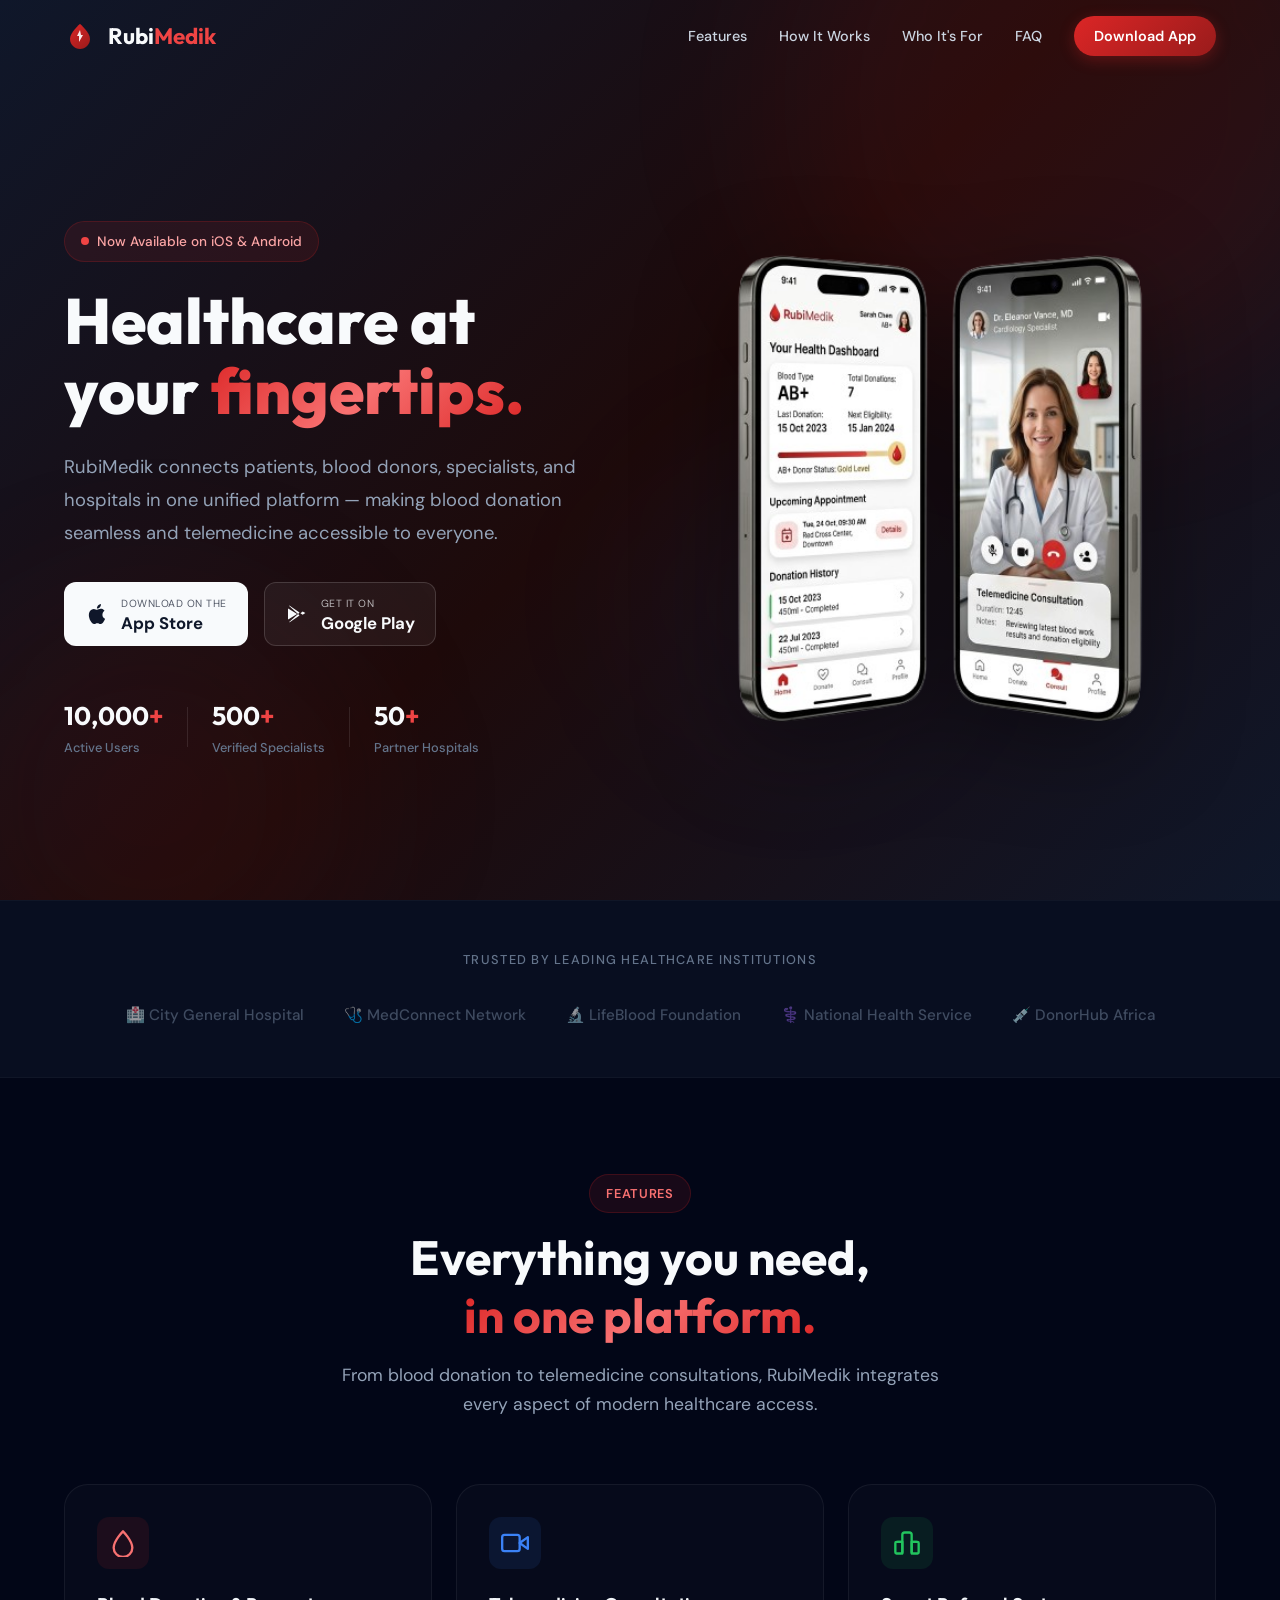
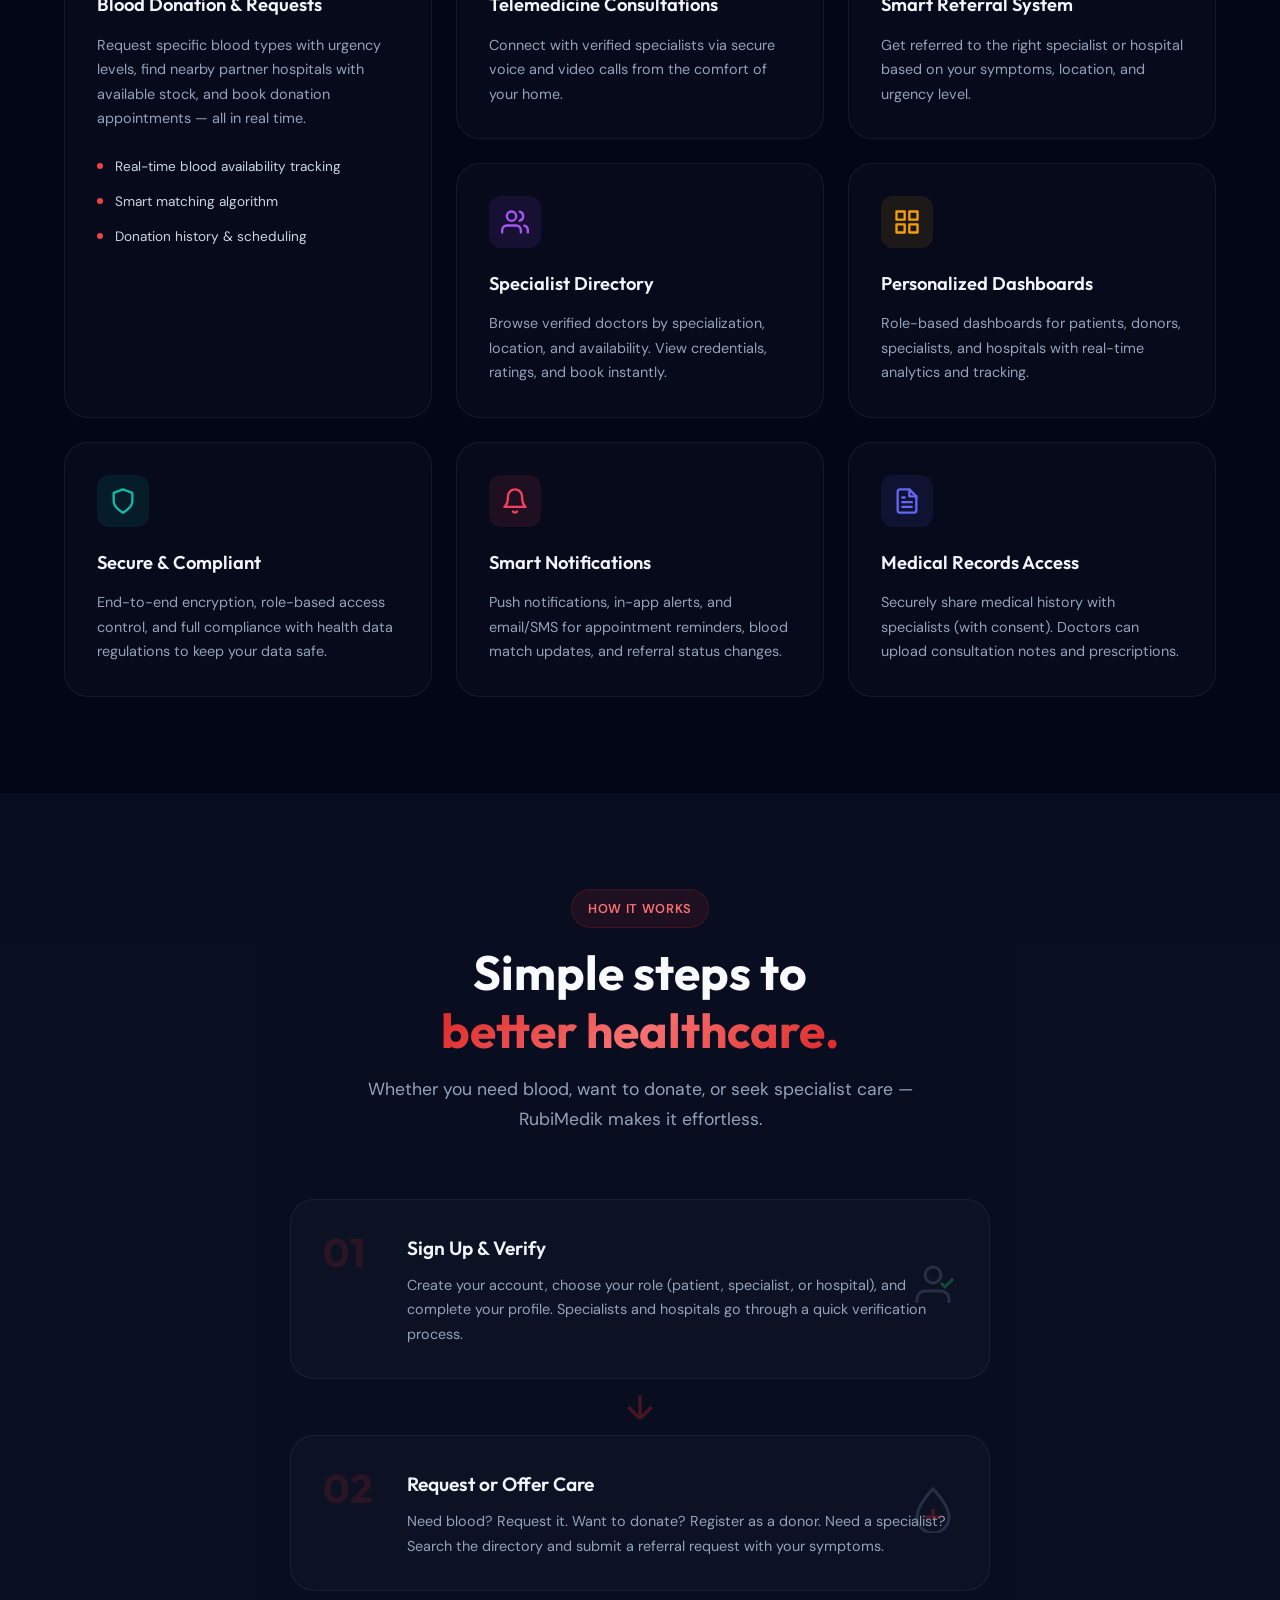
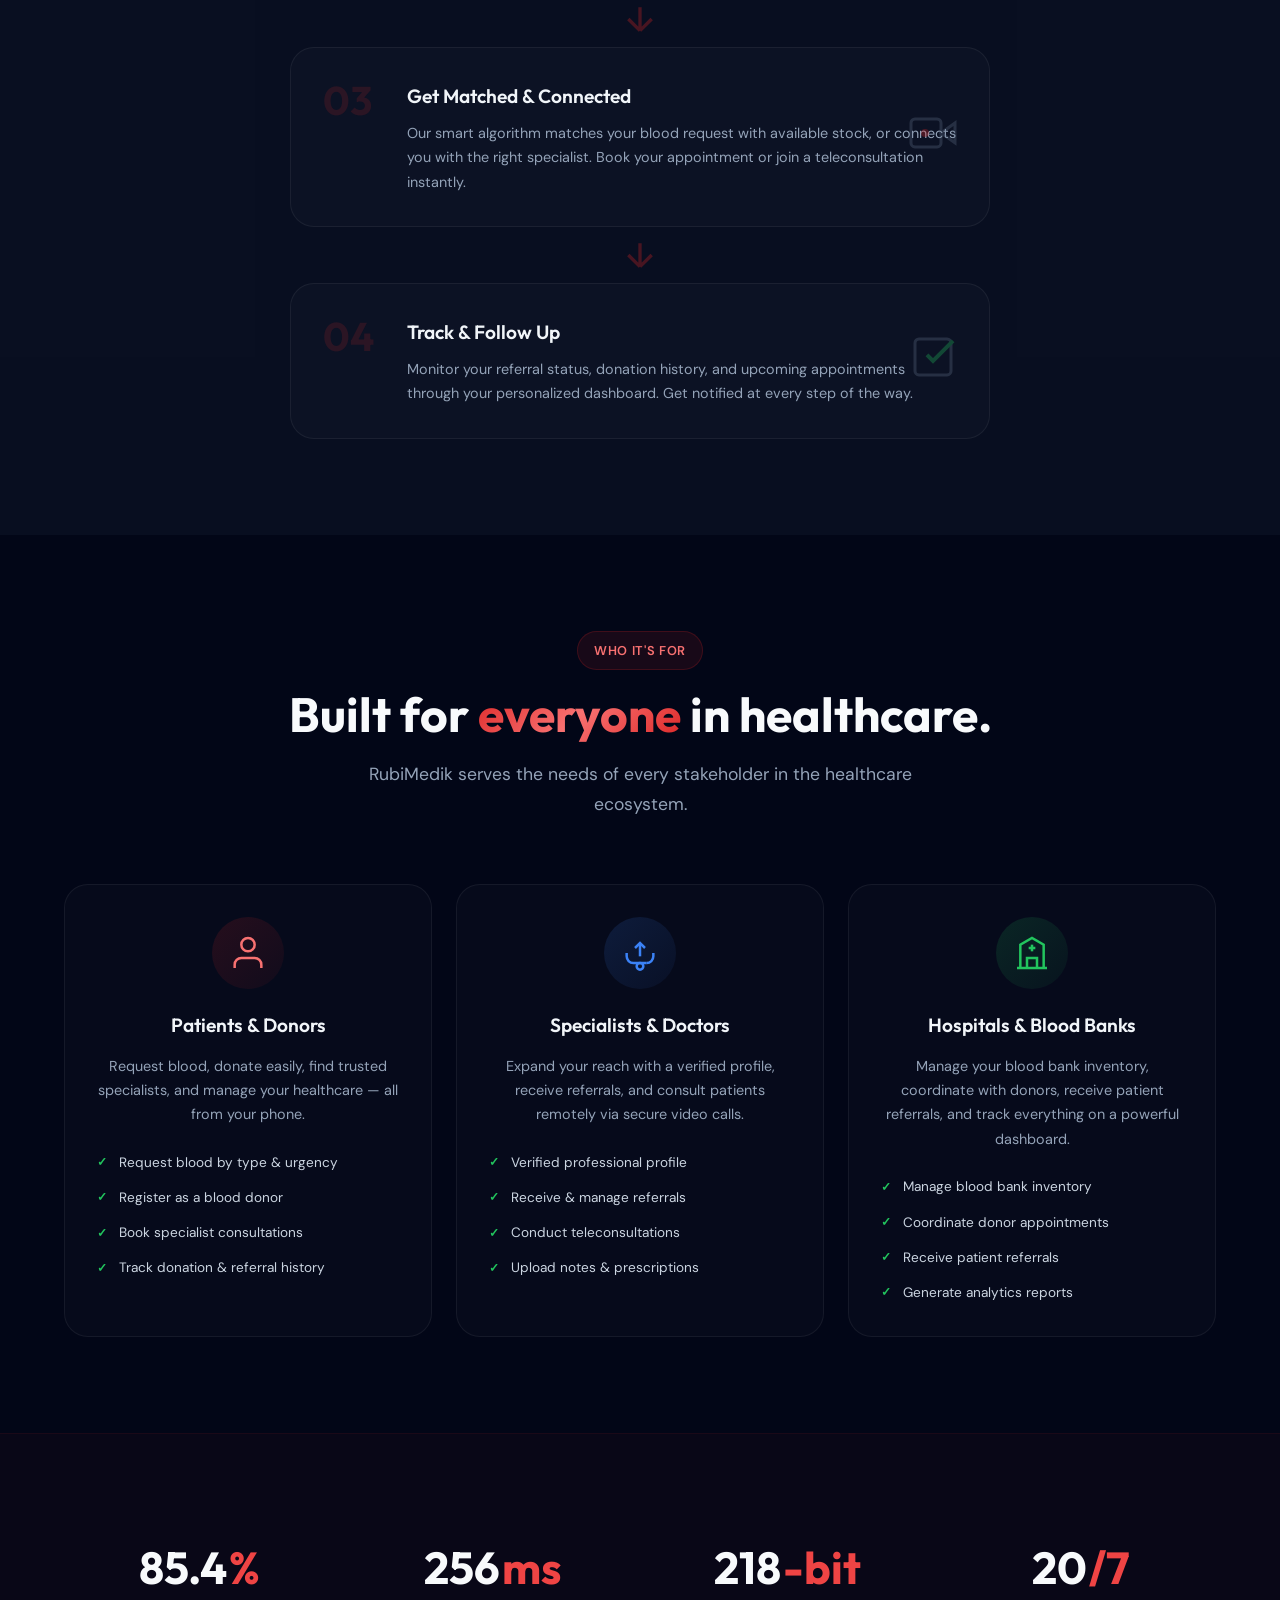
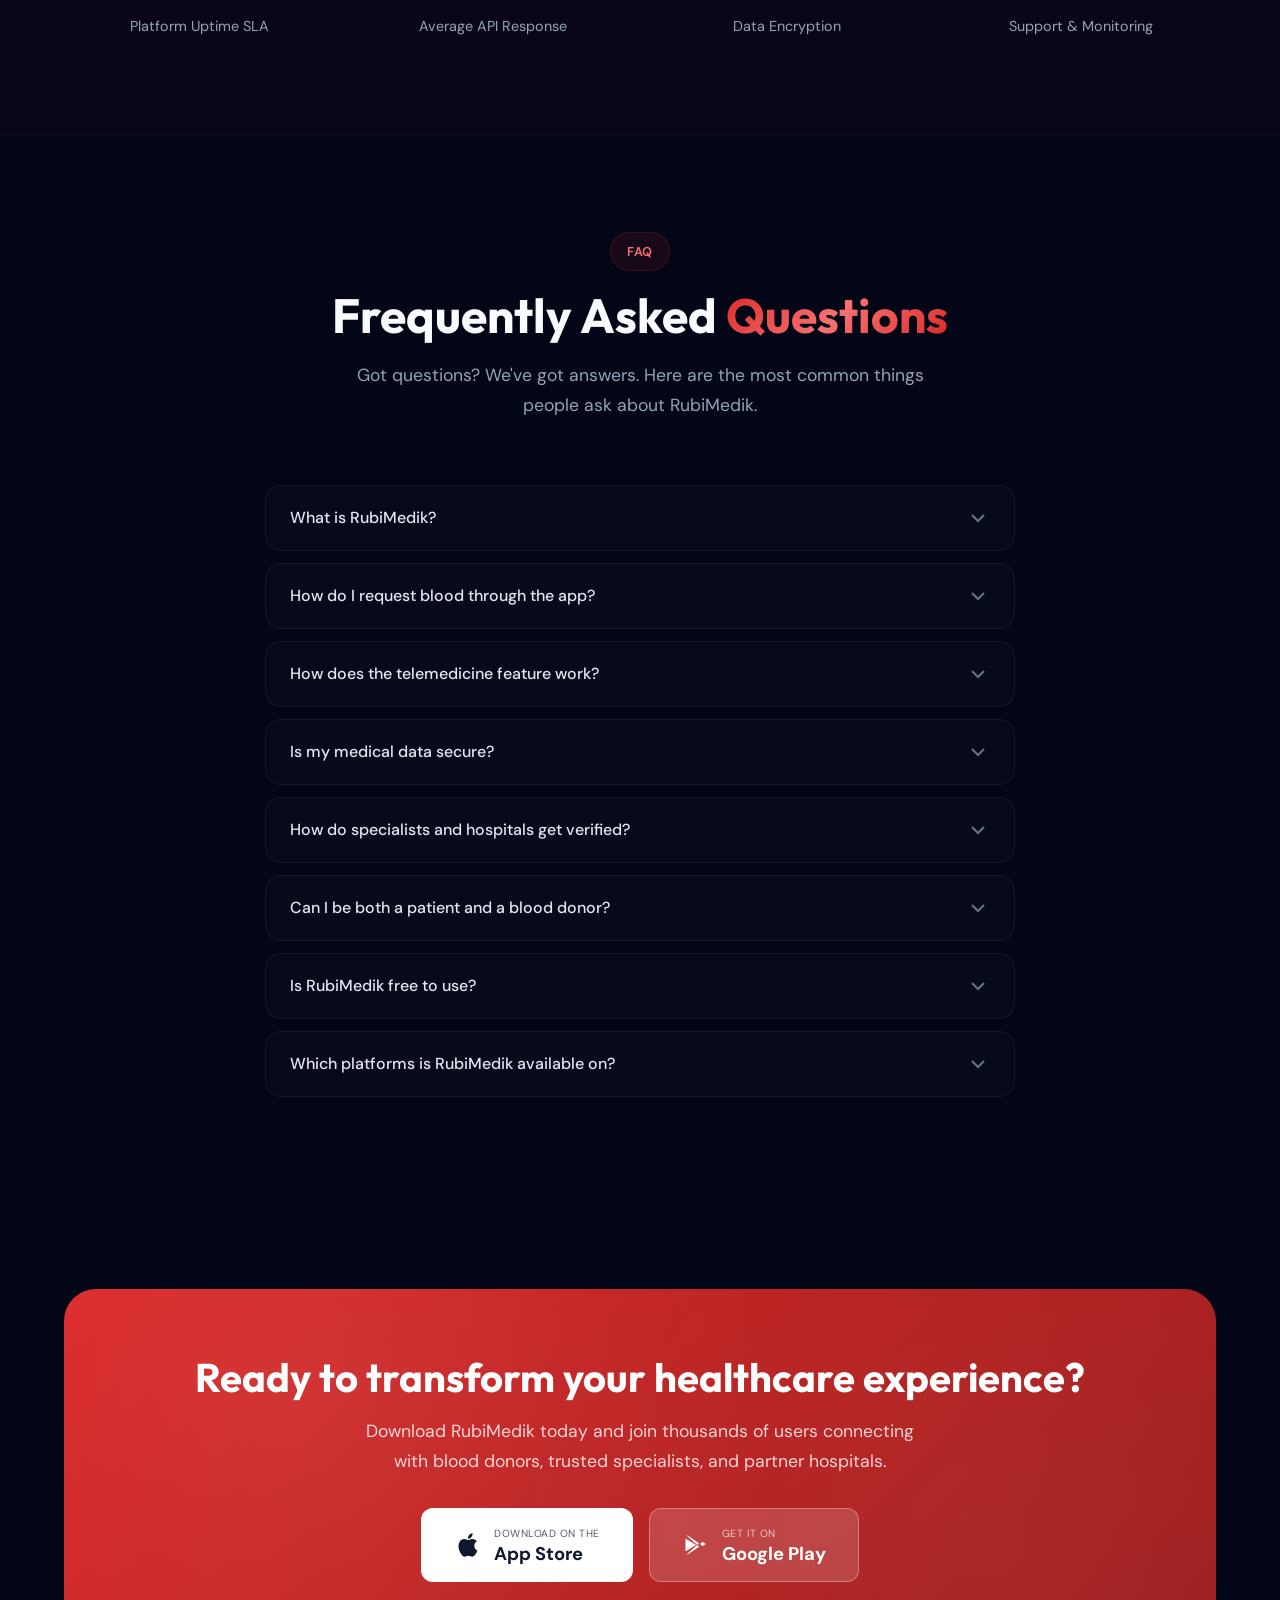
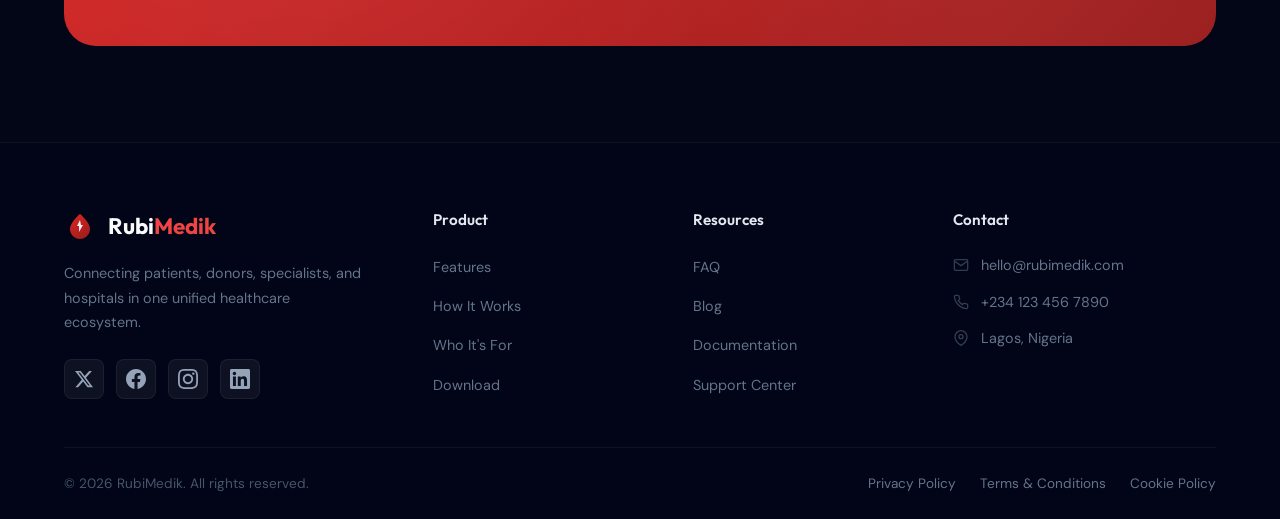
==== commit 74329f08: "Update mobile mockup" ====
--- a/index.html
+++ b/index.html
@@ -109,7 +109,7 @@
             </div>
             <div class="hero-visual">
                 <div class="large-mockup-wrapper">
-                    <img src="assets/mockup-doctor-transparent.png" alt="RubiMedik Doctor Dashboard" class="large-mockup-image" loading="eager">
+                    <img src="assets/mockup-dual.png" alt="RubiMedik Doctor Dashboard" class="large-mockup-image" loading="eager">
                 </div>
             </div>
         </div>
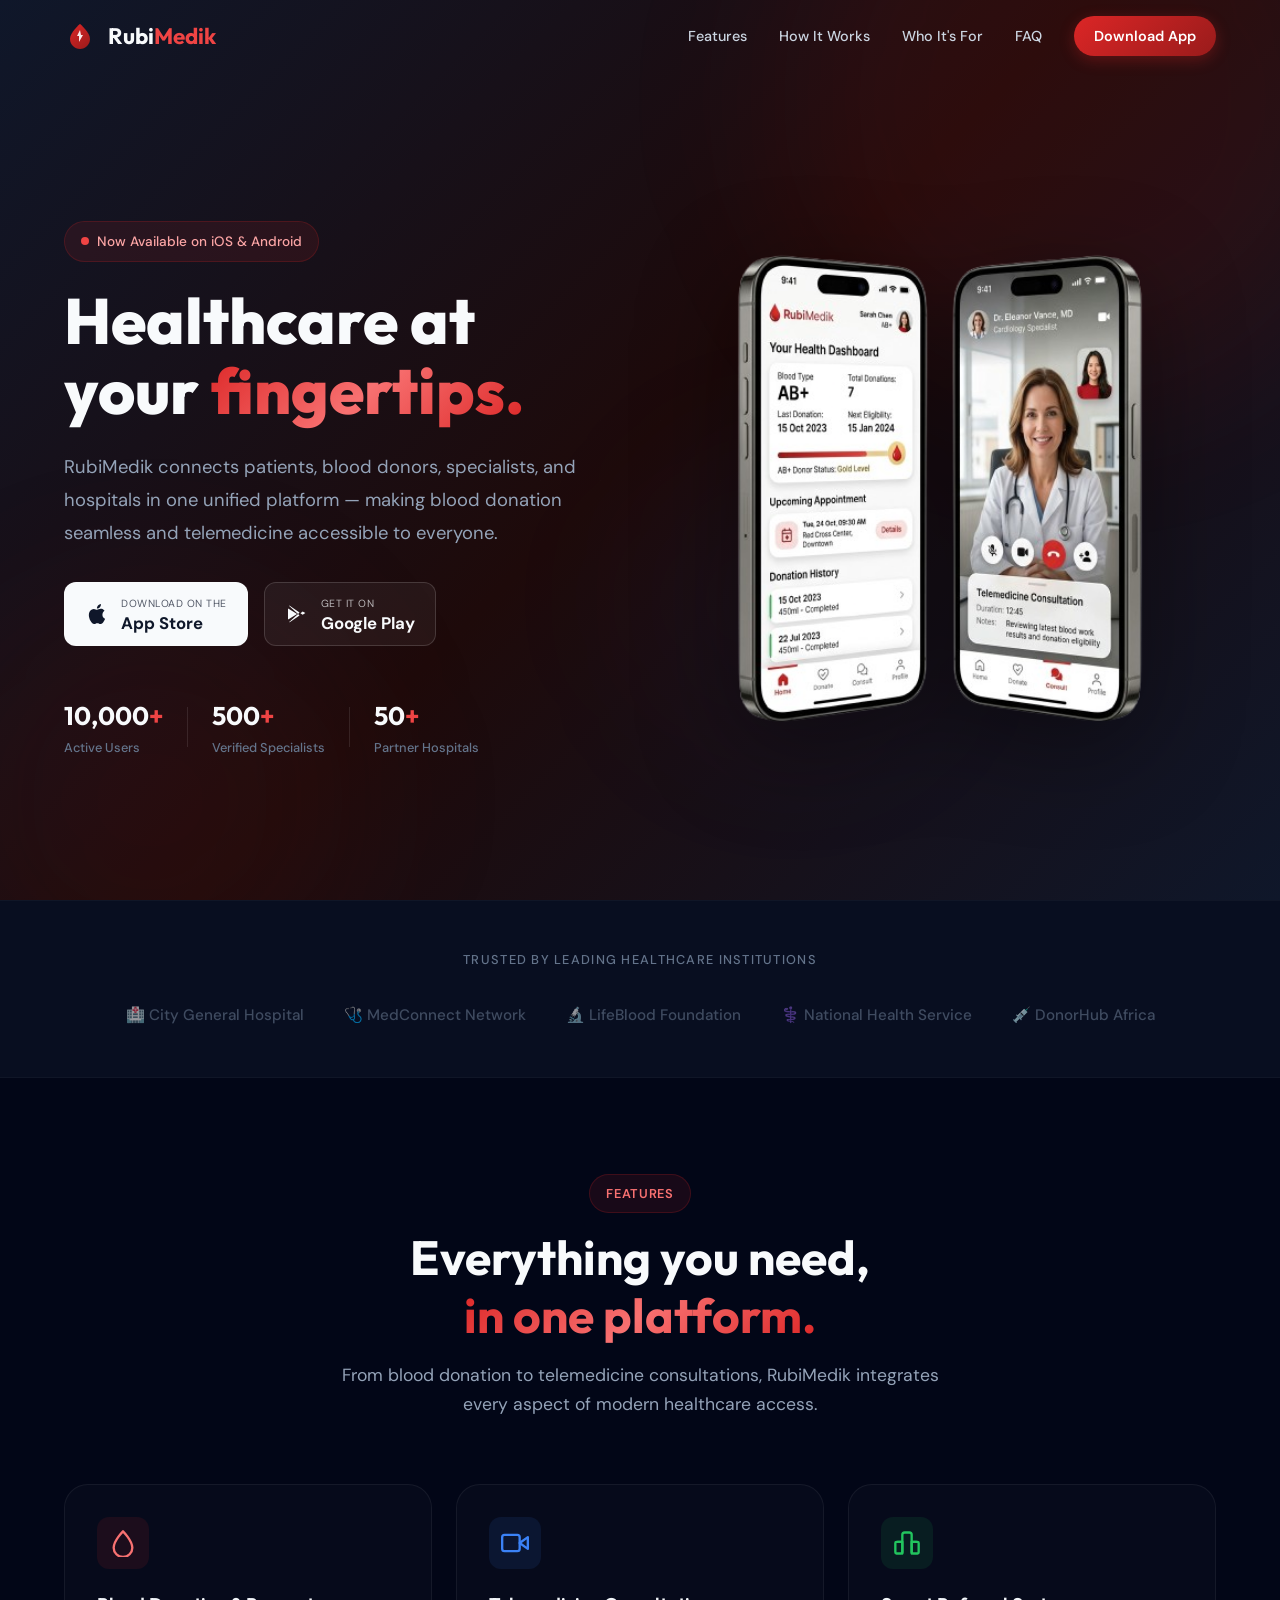
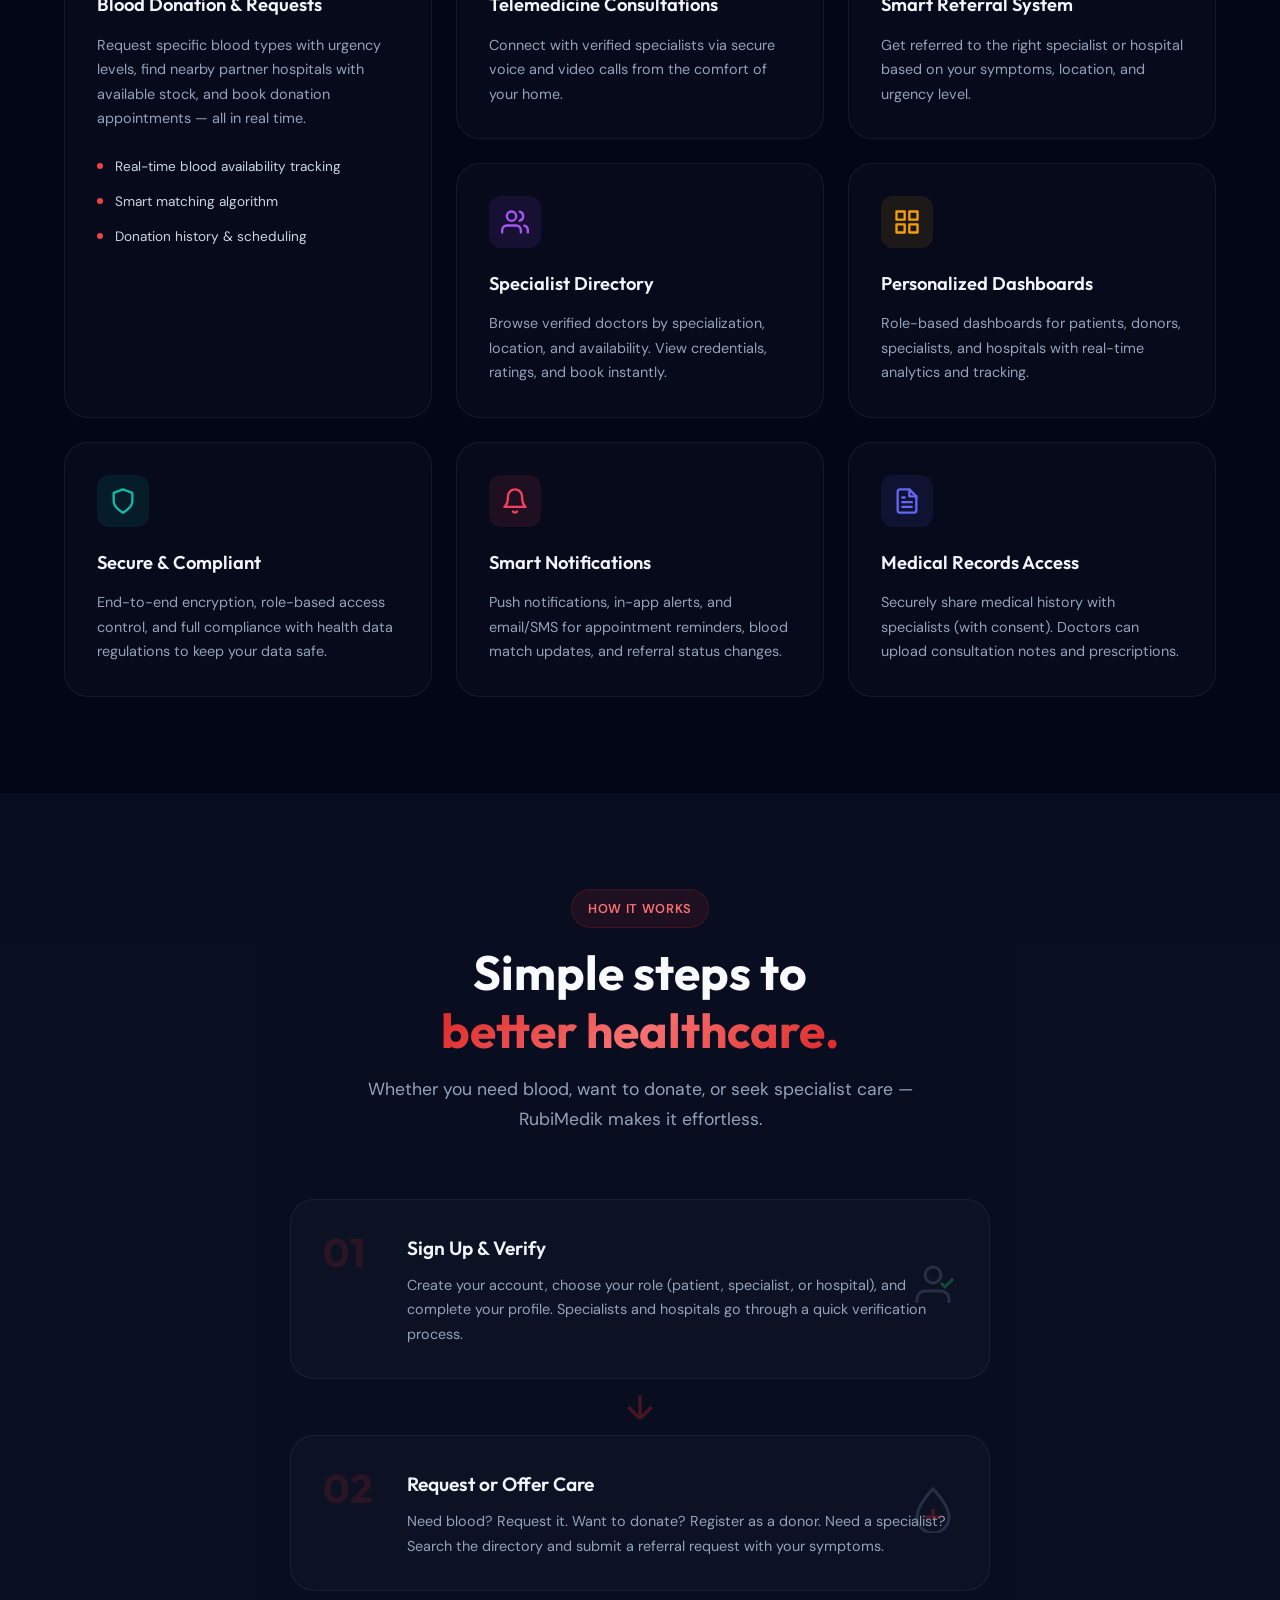
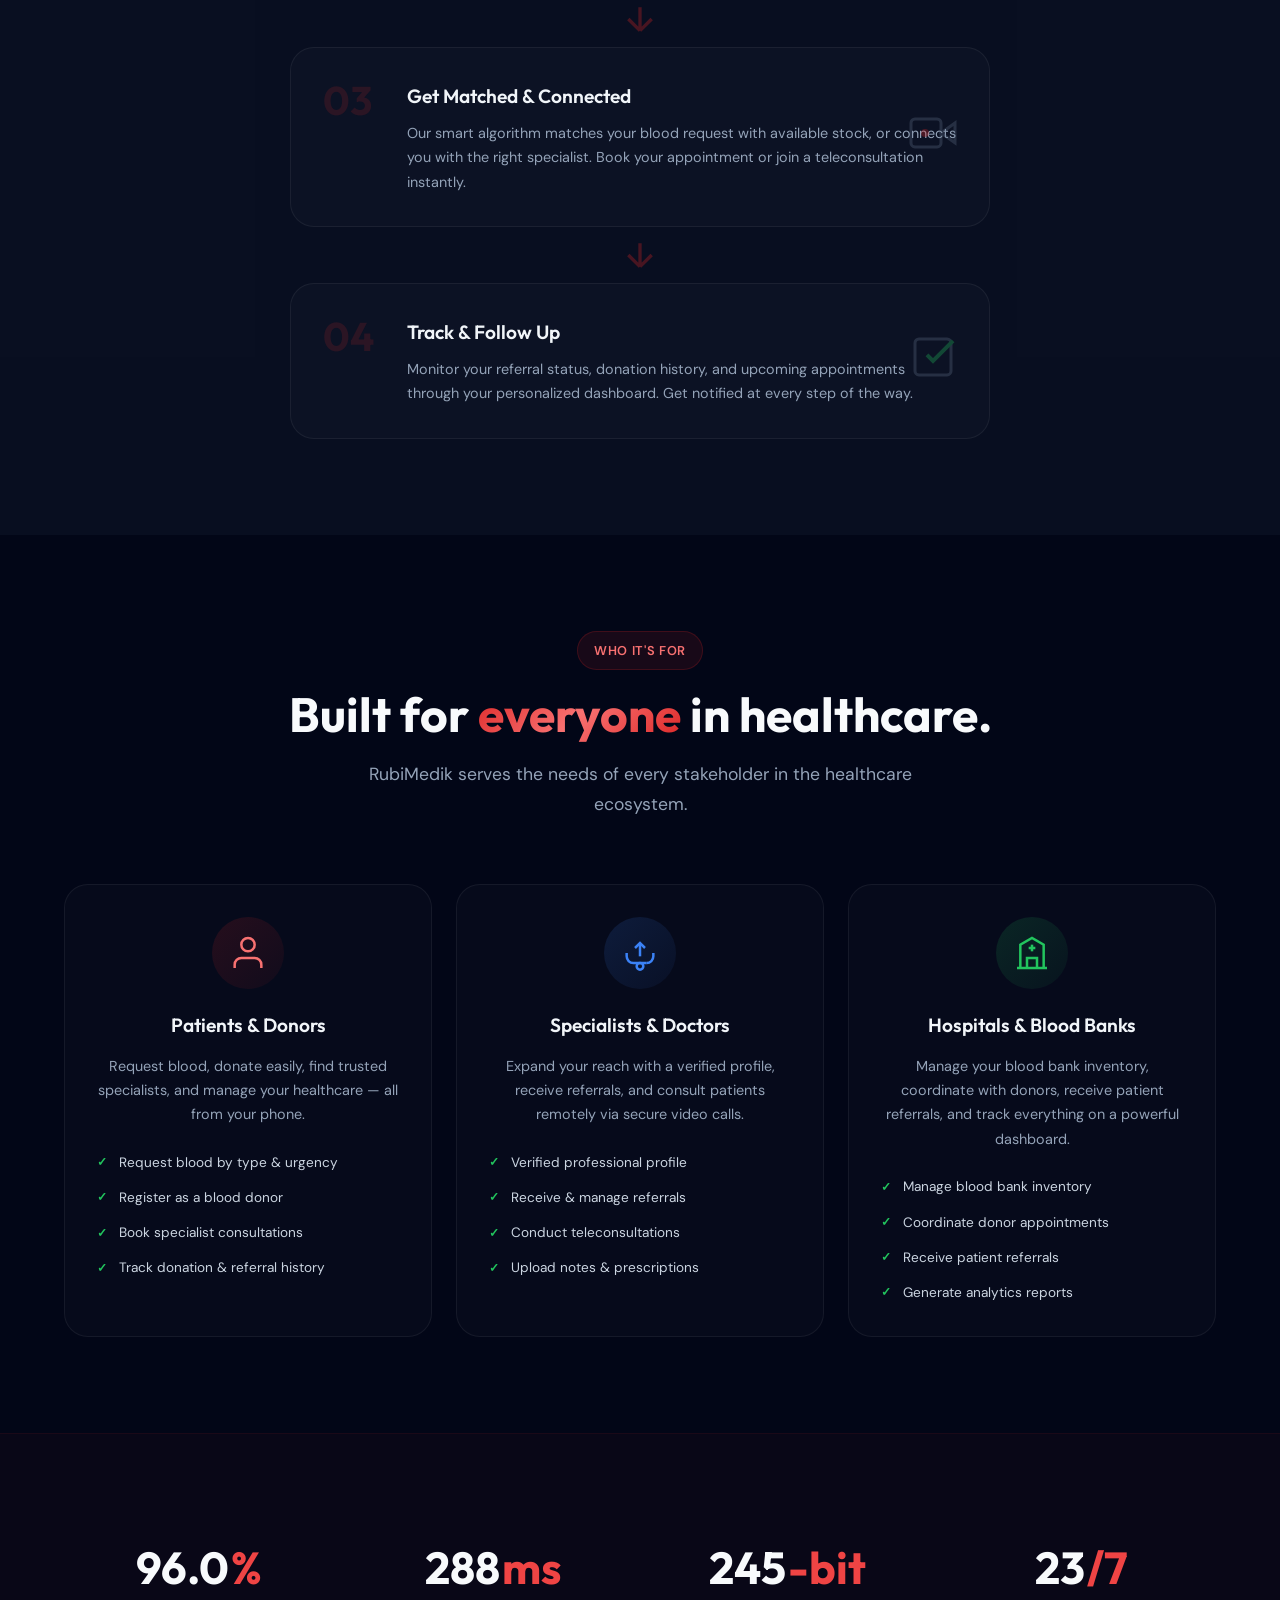
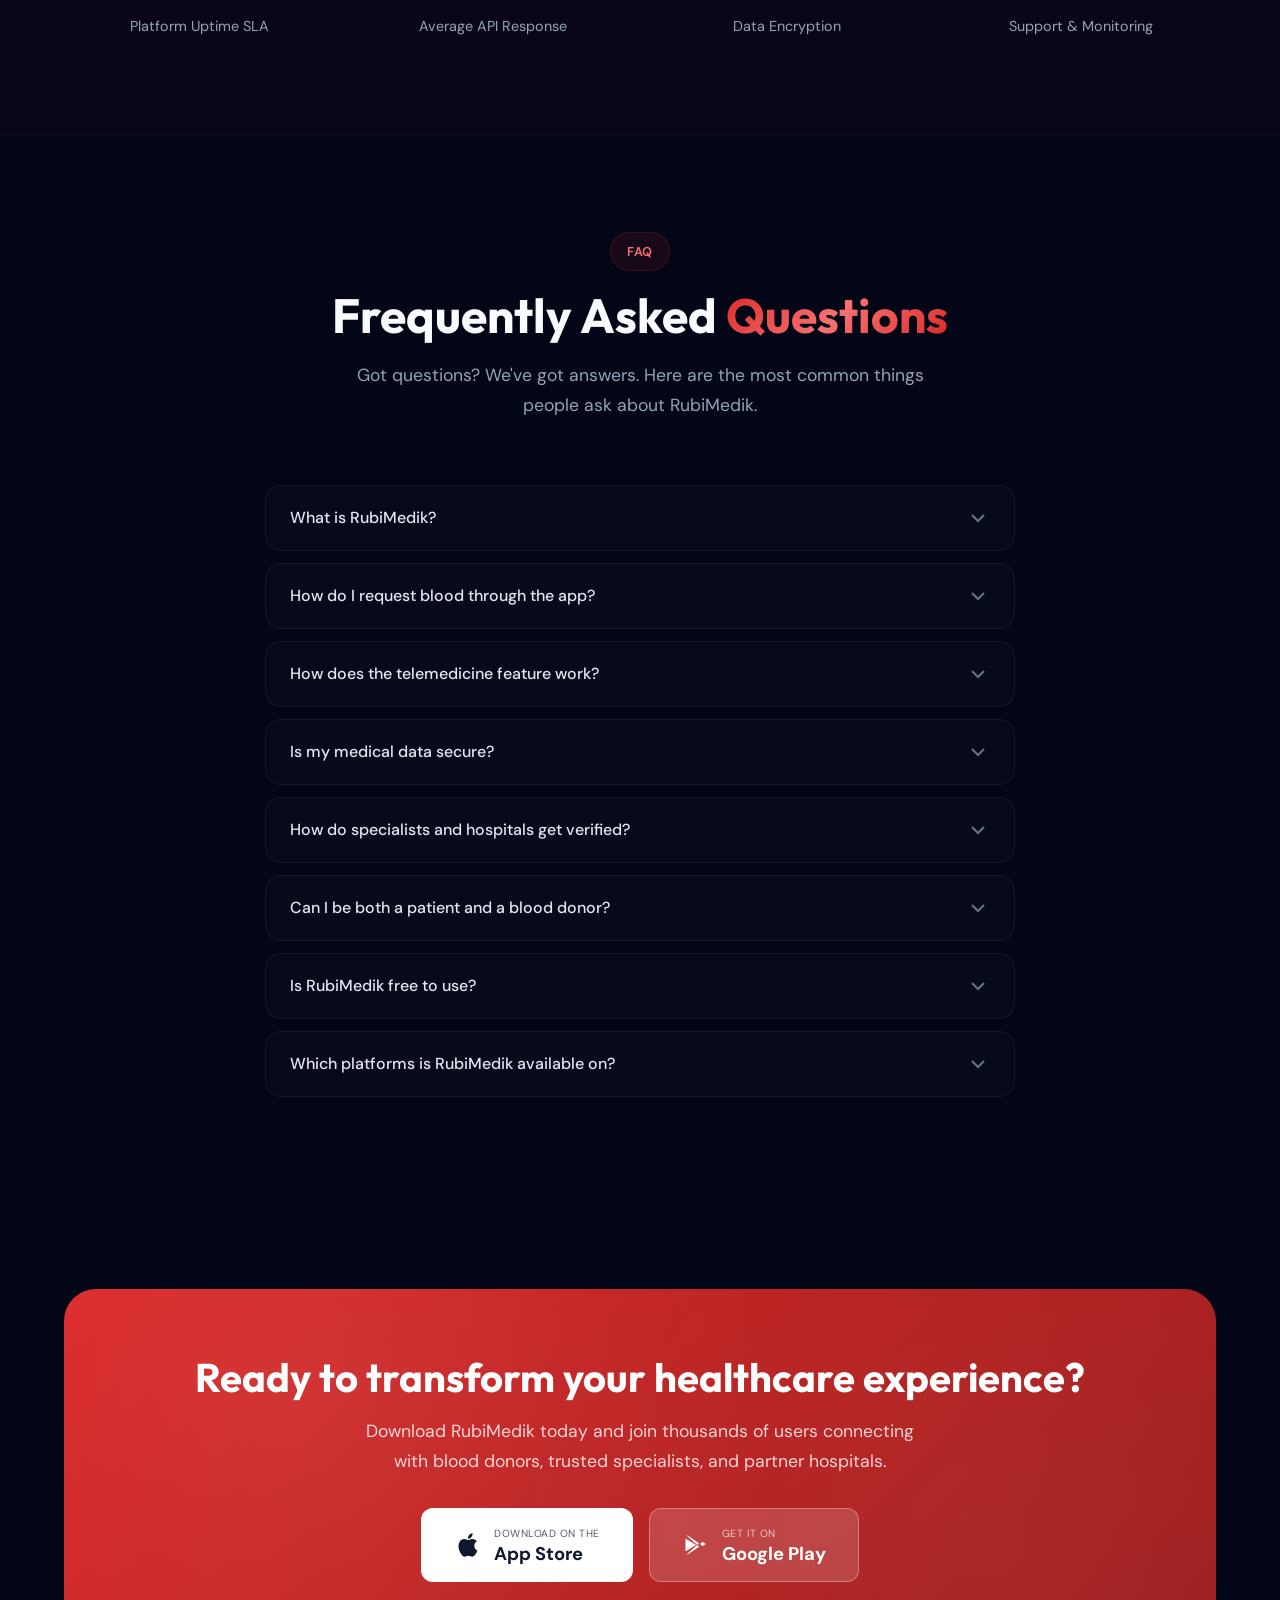
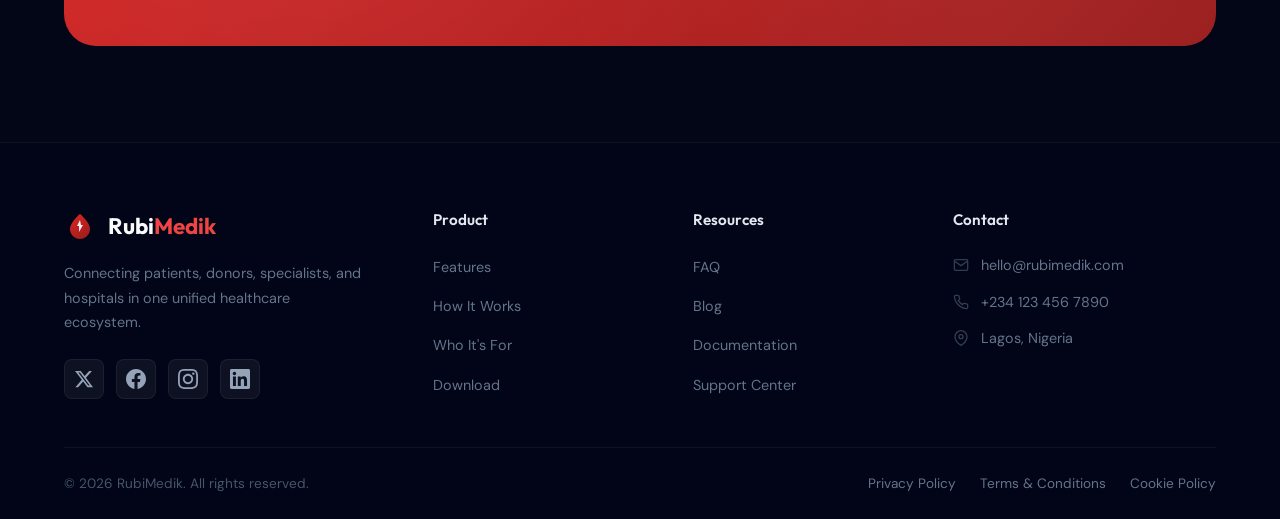
==== commit 64a5de94: "Added privacy and terms and condition pages" ====
--- a/index.html
+++ b/index.html
@@ -4,6 +4,7 @@
     <meta charset="UTF-8">
     <meta name="viewport" content="width=device-width, initial-scale=1.0">
     <title>RubiMedik — Blood Donation & Telemedicine Platform</title>
+    <link rel="icon" href="assets/favicon.svg" type="image/svg+xml">
     <meta name="description" content="RubiMedik connects patients, donors, specialists, and hospitals in one seamless ecosystem for blood donation and telemedicine referrals.">
     <meta name="keywords" content="blood donation, telemedicine, healthcare, medical referrals, RubiMedik, blood bank, specialist consultation">
     <meta name="author" content="RubiMedik">
@@ -614,63 +615,15 @@
             <div class="footer-bottom">
                 <p>&copy; 2026 RubiMedik. All rights reserved.</p>
                 <div class="footer-legal">
-                    <a href="#" id="privacyPolicy">Privacy Policy</a>
-                    <a href="#" id="termsConditions">Terms & Conditions</a>
-                    <a href="#" id="cookiePolicy">Cookie Policy</a>
+                    <a href="privacy.html">Privacy Policy</a>
+                    <a href="terms.html">Terms & Conditions</a>
+                    <a href="#">Cookie Policy</a>
                 </div>
             </div>
         </div>
     </footer>
 
-    <!-- Privacy Policy Modal -->
-    <div class="modal-overlay" id="privacyModal">
-        <div class="modal">
-            <button class="modal-close" aria-label="Close modal">&times;</button>
-            <h2>Privacy Policy</h2>
-            <div class="modal-content">
-                <p><strong>Last Updated:</strong> April 2026</p>
-                <h3>1. Information We Collect</h3>
-                <p>RubiMedik collects personal information including your name, email, phone number, medical profile (blood type, health details), and location data to provide our services. We also collect usage data and device information for analytics purposes.</p>
-                <h3>2. How We Use Your Information</h3>
-                <p>Your information is used to match blood requests, facilitate specialist referrals, schedule appointments, and communicate important health updates. Medical data is only shared with healthcare providers with your explicit consent.</p>
-                <h3>3. Data Security</h3>
-                <p>We implement 256-bit encryption for data at rest and in transit, OAuth2 authentication, and role-based access controls. Our systems undergo regular security audits and comply with relevant health data regulations.</p>
-                <h3>4. Data Sharing</h3>
-                <p>We do not sell your personal data. Medical information is shared only with verified specialists and hospitals upon your consent. We may share anonymized, aggregated data for research purposes.</p>
-                <h3>5. Your Rights</h3>
-                <p>You have the right to access, correct, or delete your personal data at any time. You can withdraw consent for data sharing and request a copy of your data through the app settings.</p>
-                <h3>6. Contact Us</h3>
-                <p>For privacy-related inquiries, please contact us at <a href="mailto:privacy@rubimedik.com">privacy@rubimedik.com</a>.</p>
-            </div>
-        </div>
-    </div>
-
-    <!-- Terms & Conditions Modal -->
-    <div class="modal-overlay" id="termsModal">
-        <div class="modal">
-            <button class="modal-close" aria-label="Close modal">&times;</button>
-            <h2>Terms & Conditions</h2>
-            <div class="modal-content">
-                <p><strong>Last Updated:</strong> April 2026</p>
-                <h3>1. Acceptance of Terms</h3>
-                <p>By downloading and using RubiMedik, you agree to these Terms & Conditions. If you do not agree, please do not use the application.</p>
-                <h3>2. User Accounts</h3>
-                <p>You are responsible for maintaining the confidentiality of your account credentials. You must provide accurate information during registration. Specialists and hospitals must undergo verification before accessing certain features.</p>
-                <h3>3. Medical Disclaimer</h3>
-                <p>RubiMedik is a platform that facilitates connections between patients and healthcare providers. It does not replace professional medical advice, diagnosis, or treatment. Always consult a qualified healthcare professional for medical decisions.</p>
-                <h3>4. Blood Donation</h3>
-                <p>Blood donation coordination through RubiMedik is subject to partner hospital policies and eligibility requirements. RubiMedik does not guarantee blood availability and is not liable for medical outcomes related to blood transfusions.</p>
-                <h3>5. Telemedicine Services</h3>
-                <p>Teleconsultations are provided by independently verified specialists. RubiMedik facilitates the connection but does not provide medical services directly. Consultation fees may apply based on the specialist's terms.</p>
-                <h3>6. Limitation of Liability</h3>
-                <p>RubiMedik shall not be held liable for any direct, indirect, or consequential damages arising from the use of our platform. We provide the service "as is" and do not guarantee uninterrupted or error-free operation.</p>
-                <h3>7. Termination</h3>
-                <p>We reserve the right to suspend or terminate accounts that violate these terms or engage in fraudulent activity.</p>
-                <h3>8. Contact</h3>
-                <p>For questions about these terms, contact us at <a href="mailto:legal@rubimedik.com">legal@rubimedik.com</a>.</p>
-            </div>
-        </div>
-    </div>
+
 
     <script src="script.js"></script>
 </body>
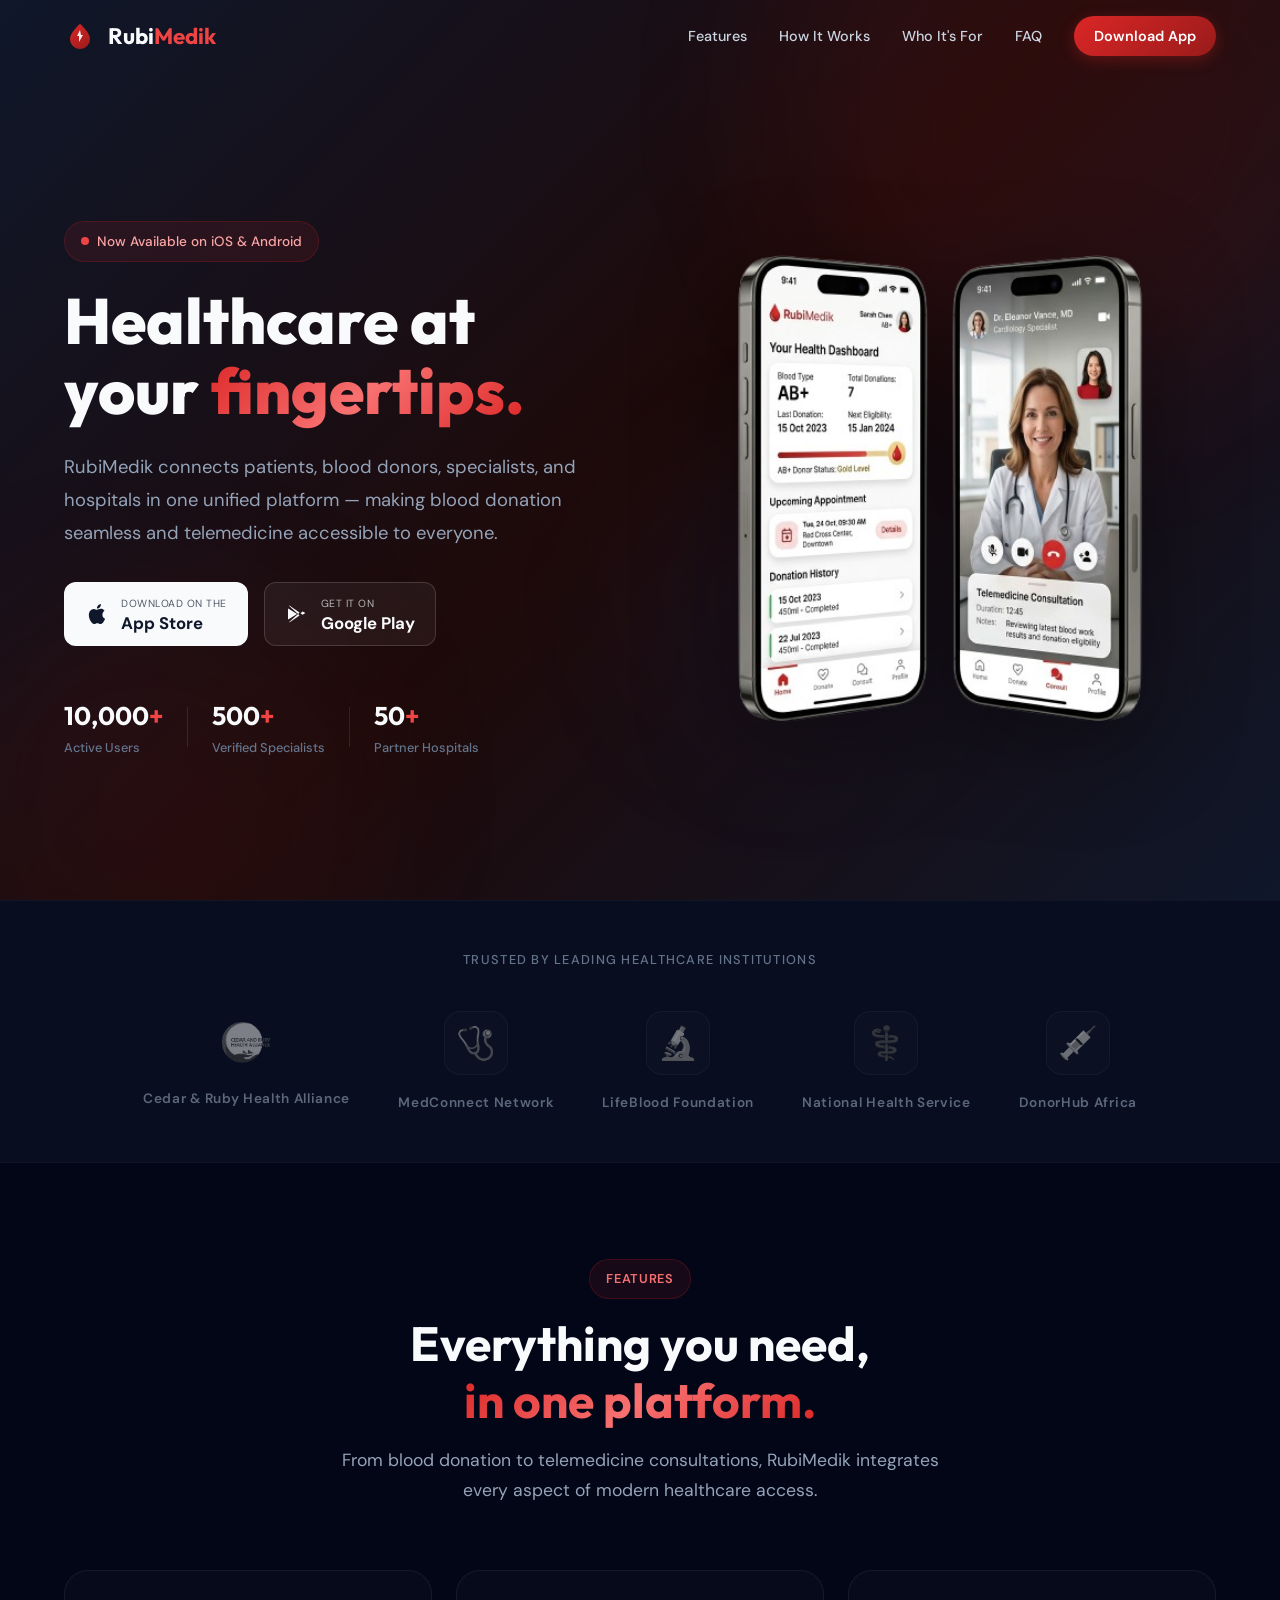
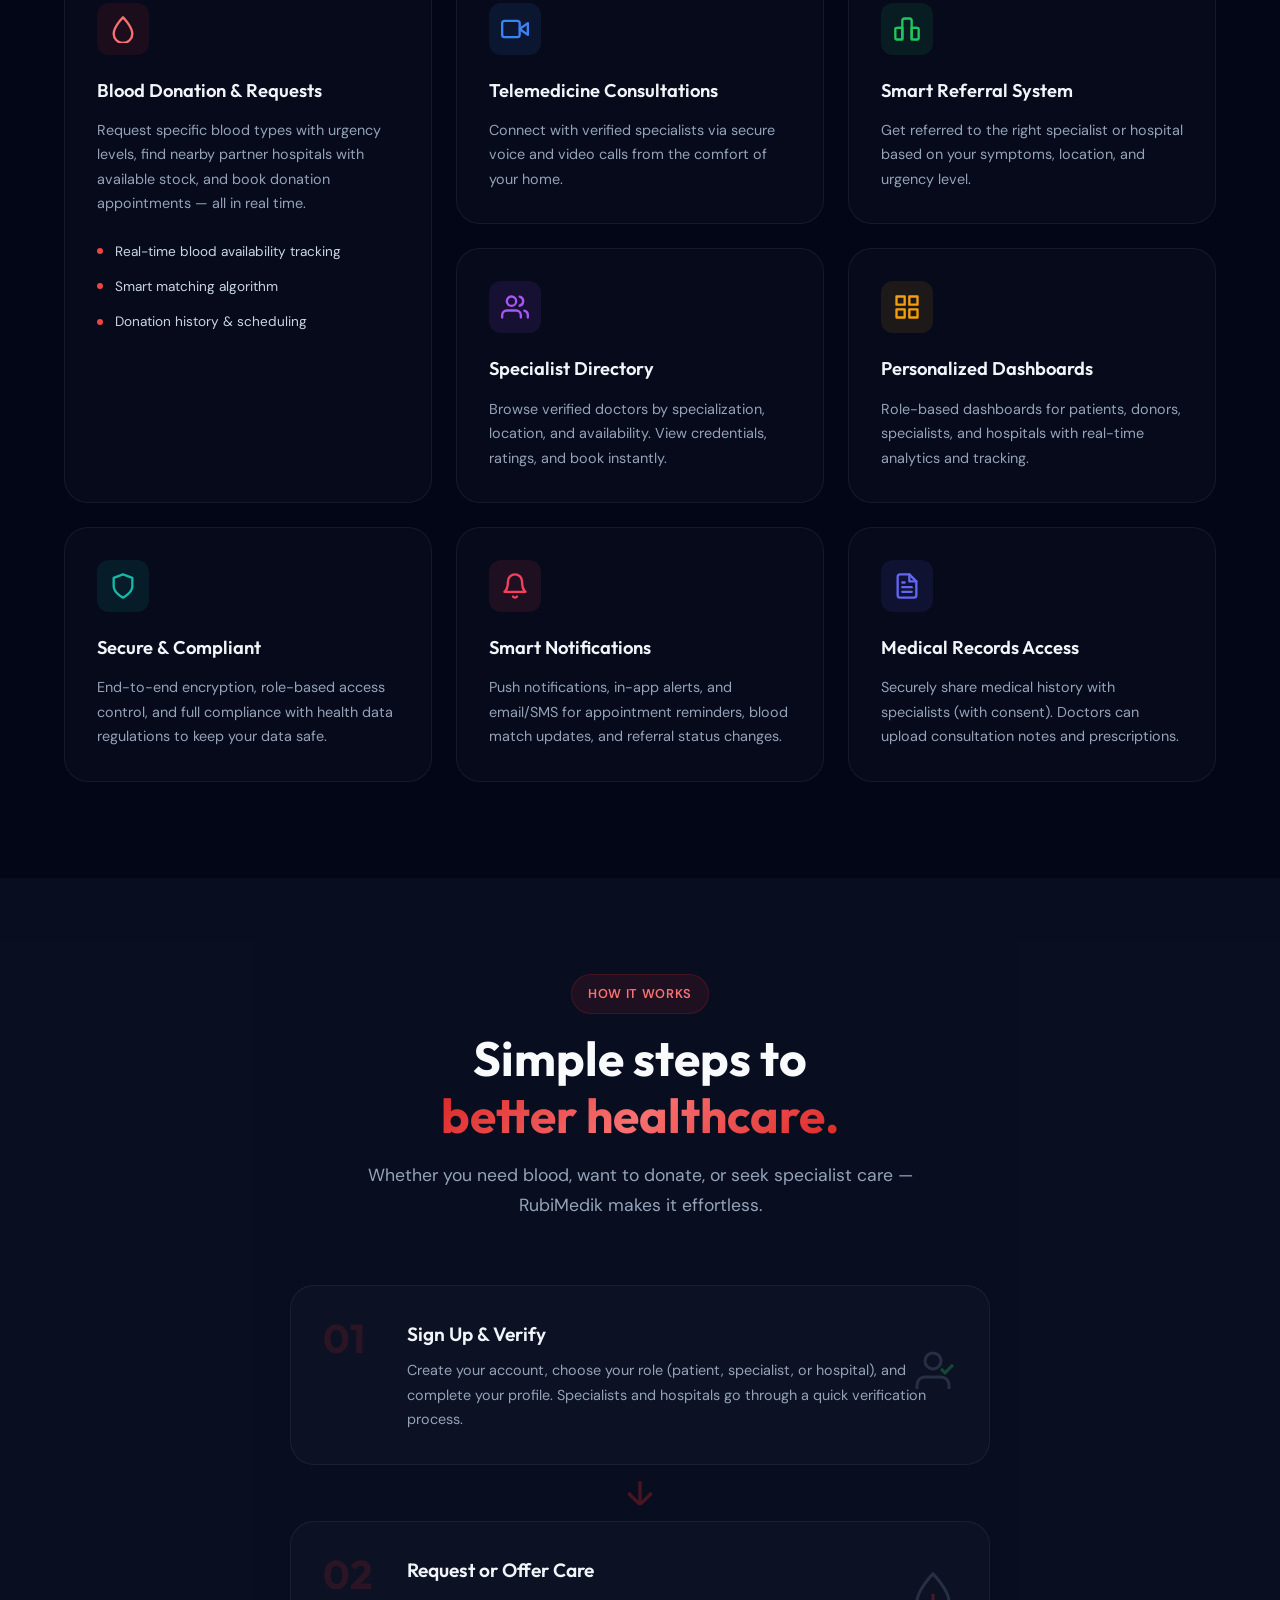
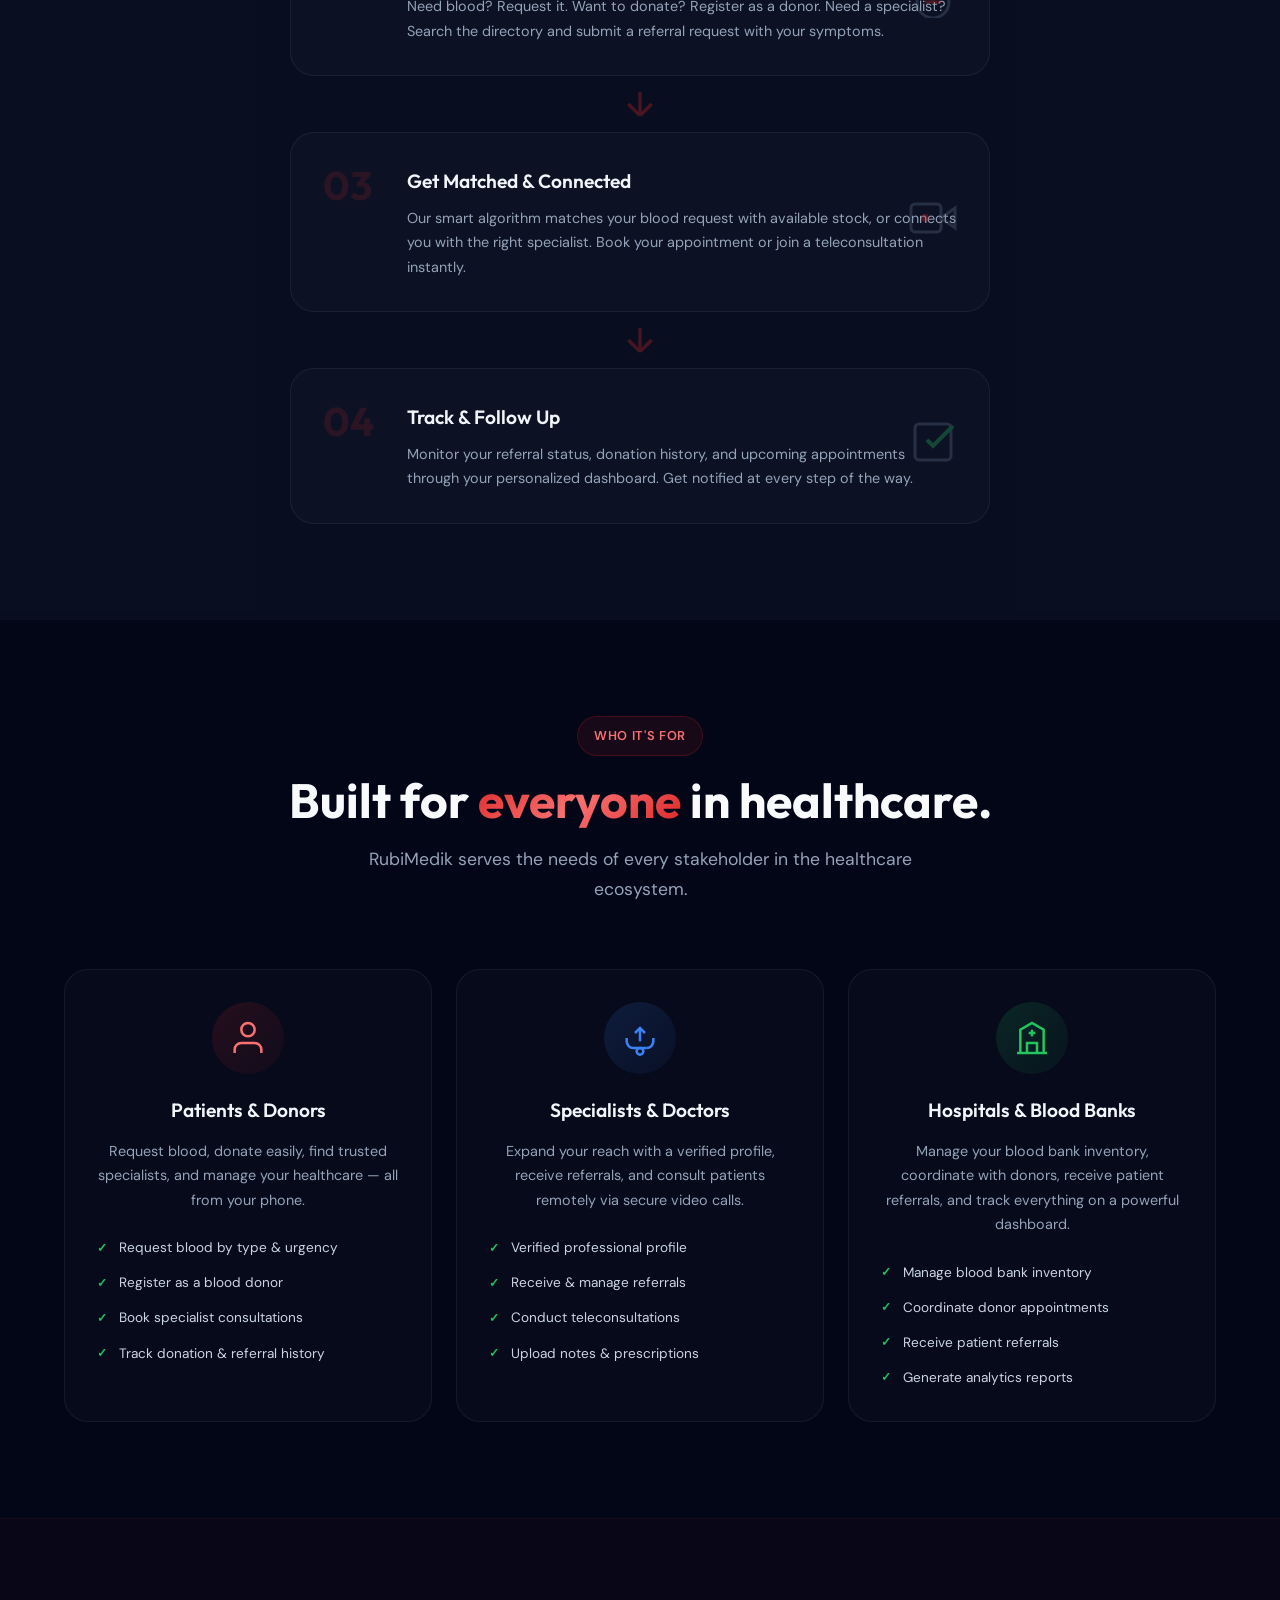
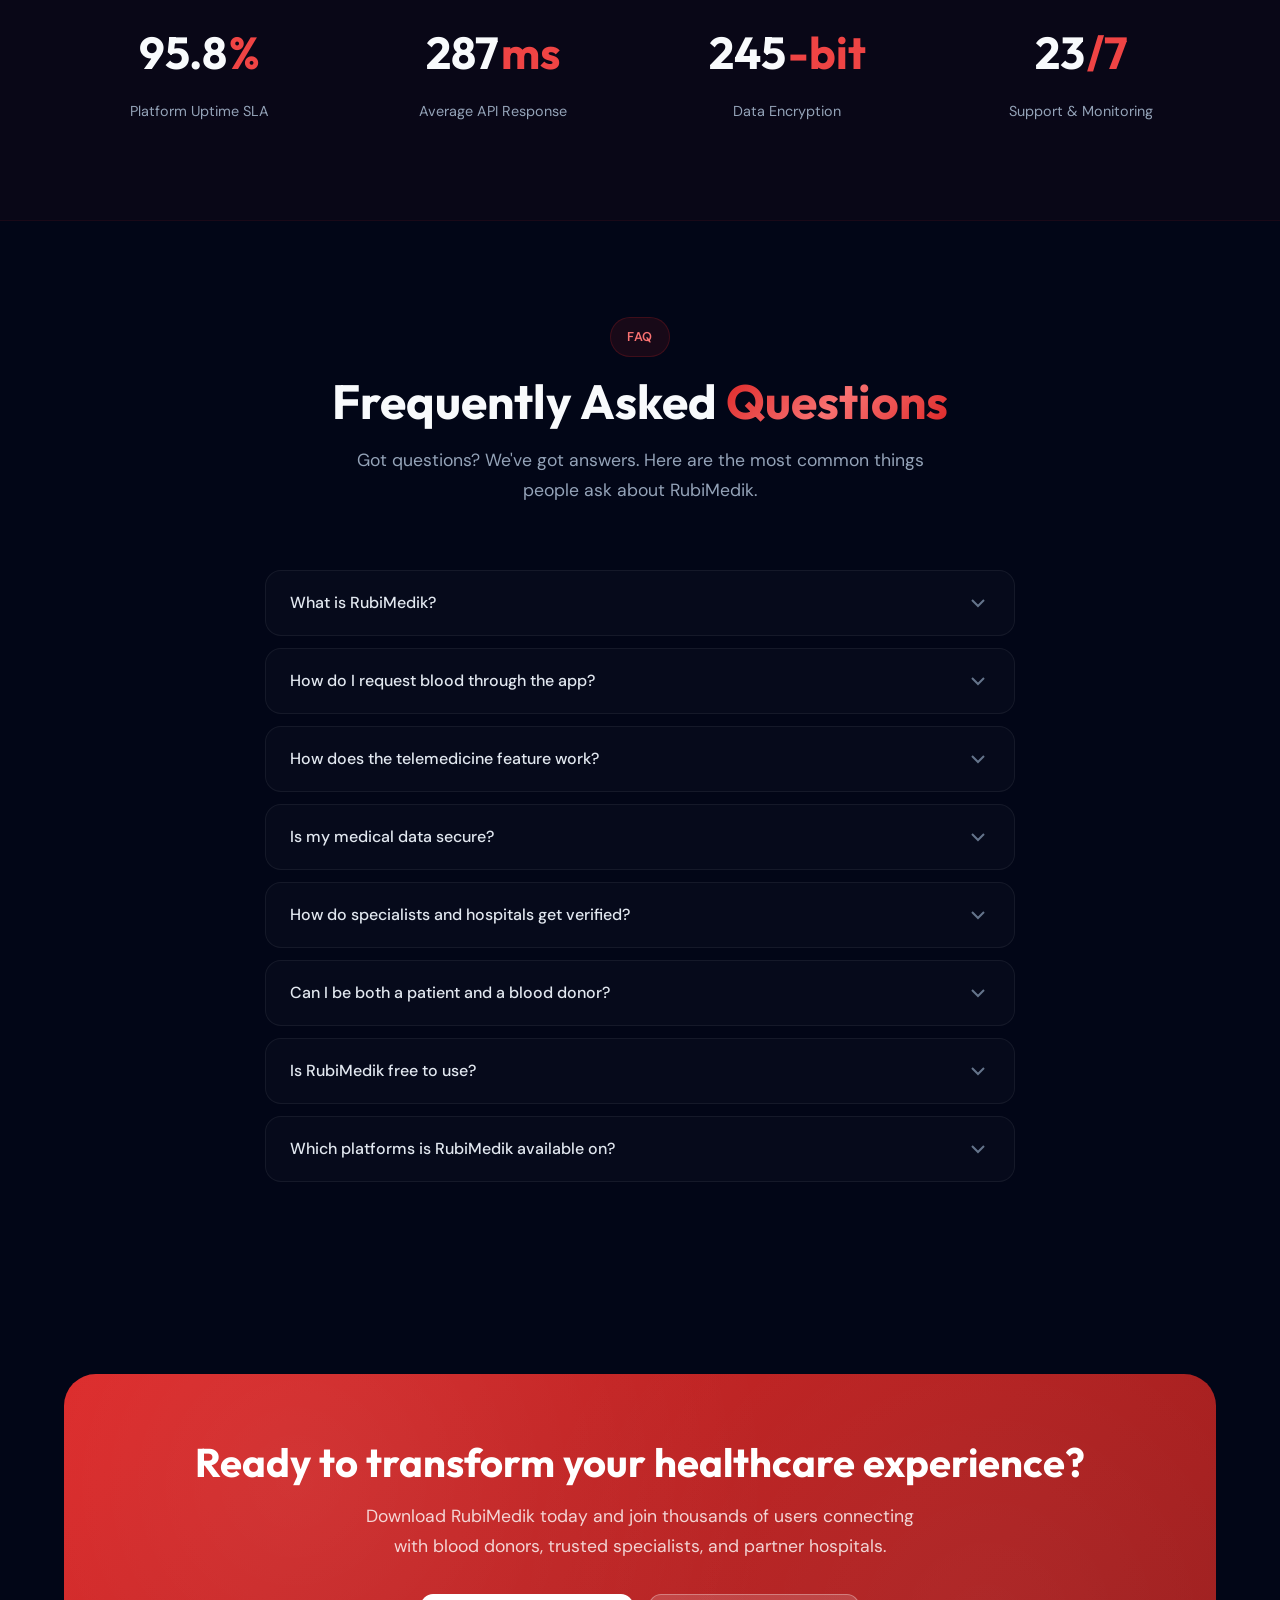
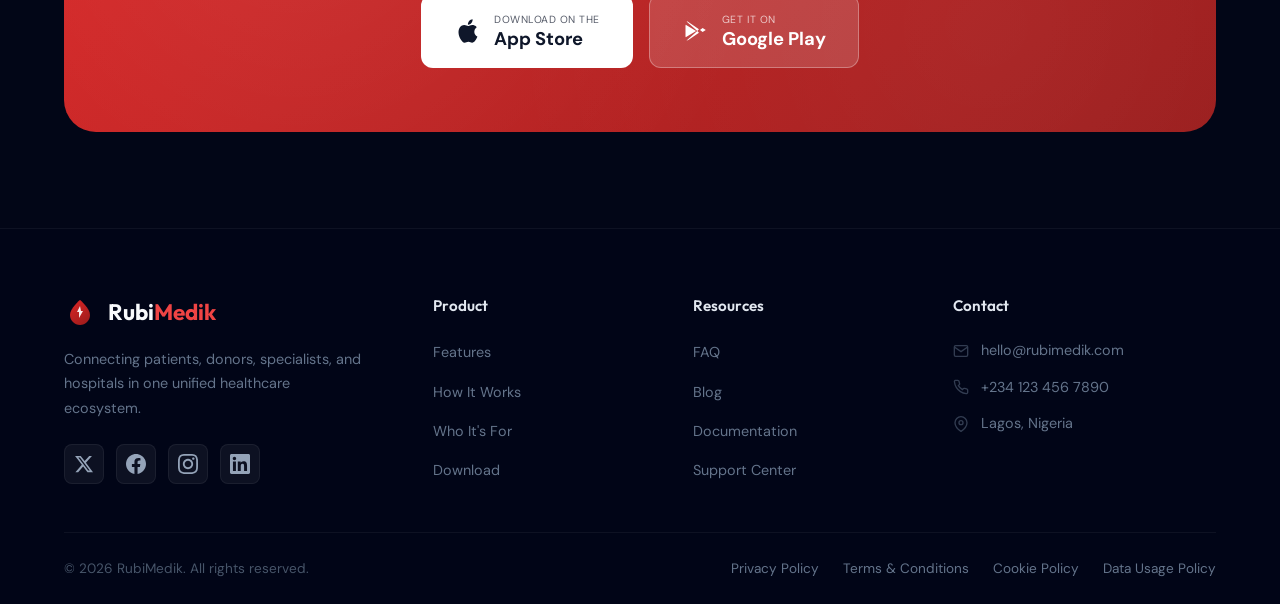
==== commit a386166e: "Update Branding: Add Cedar & Ruby Health Alliance, redesign Trusted By section, and add policy pages" ====
--- a/index.html
+++ b/index.html
@@ -121,11 +121,26 @@
         <div class="container">
             <p class="trusted-label">Trusted by leading healthcare institutions</p>
             <div class="trusted-logos">
-                <div class="trust-item">🏥 City General Hospital</div>
-                <div class="trust-item">🩺 MedConnect Network</div>
-                <div class="trust-item">🔬 LifeBlood Foundation</div>
-                <div class="trust-item">⚕️ National Health Service</div>
-                <div class="trust-item">💉 DonorHub Africa</div>
+                <div class="trust-item">
+                    <img src="assets/cedar-ruby-logo.png" alt="Cedar & Ruby Health Alliance" class="trust-logo">
+                    <span class="trust-name">Cedar & Ruby Health Alliance</span>
+                </div>
+                <div class="trust-item">
+                    <div class="trust-logo placeholder-logo">🩺</div>
+                    <span class="trust-name">MedConnect Network</span>
+                </div>
+                <div class="trust-item">
+                    <div class="trust-logo placeholder-logo">🔬</div>
+                    <span class="trust-name">LifeBlood Foundation</span>
+                </div>
+                <div class="trust-item">
+                    <div class="trust-logo placeholder-logo">⚕️</div>
+                    <span class="trust-name">National Health Service</span>
+                </div>
+                <div class="trust-item">
+                    <div class="trust-logo placeholder-logo">💉</div>
+                    <span class="trust-name">DonorHub Africa</span>
+                </div>
             </div>
         </div>
     </section>
@@ -617,7 +632,8 @@
                 <div class="footer-legal">
                     <a href="privacy.html">Privacy Policy</a>
                     <a href="terms.html">Terms & Conditions</a>
-                    <a href="#">Cookie Policy</a>
+                    <a href="cookies.html">Cookie Policy</a>
+                    <a href="data-usage.html">Data Usage Policy</a>
                 </div>
             </div>
         </div>
--- a/styles.css
+++ b/styles.css
@@ -610,22 +610,60 @@
     display: flex;
     justify-content: center;
     align-items: center;
-    gap: var(--space-10);
+    gap: var(--space-12);
     flex-wrap: wrap;
+    margin-top: var(--space-10);
 }
 
 .trust-item {
-    font-size: 0.95rem;
-    color: var(--slate-500);
-    font-weight: 500;
+    display: flex;
+    flex-direction: column;
+    align-items: center;
+    gap: var(--space-4);
     opacity: 0.6;
     transition: var(--transition-base);
-    white-space: nowrap;
+    text-align: center;
 }
 
 .trust-item:hover {
     opacity: 1;
-    color: var(--slate-300);
+    transform: translateY(-4px);
+}
+
+.trust-logo {
+    height: 56px;
+    width: auto;
+    filter: grayscale(1) brightness(0.8);
+    transition: var(--transition-base);
+}
+
+.placeholder-logo {
+    display: flex;
+    align-items: center;
+    justify-content: center;
+    font-size: 2rem;
+    width: 64px;
+    height: 64px;
+    background: rgba(255,255,255,0.03);
+    border-radius: var(--radius-xl);
+    border: 1px solid rgba(255,255,255,0.08);
+}
+
+.trust-item:hover .trust-logo {
+    filter: grayscale(0) brightness(1);
+    transform: scale(1.05);
+}
+
+.trust-name {
+    font-size: 0.85rem;
+    font-weight: 600;
+    color: var(--slate-400);
+    letter-spacing: 0.05em;
+    transition: var(--transition-base);
+}
+
+.trust-item:hover .trust-name {
+    color: var(--slate-100);
 }
 
 /* ========================================
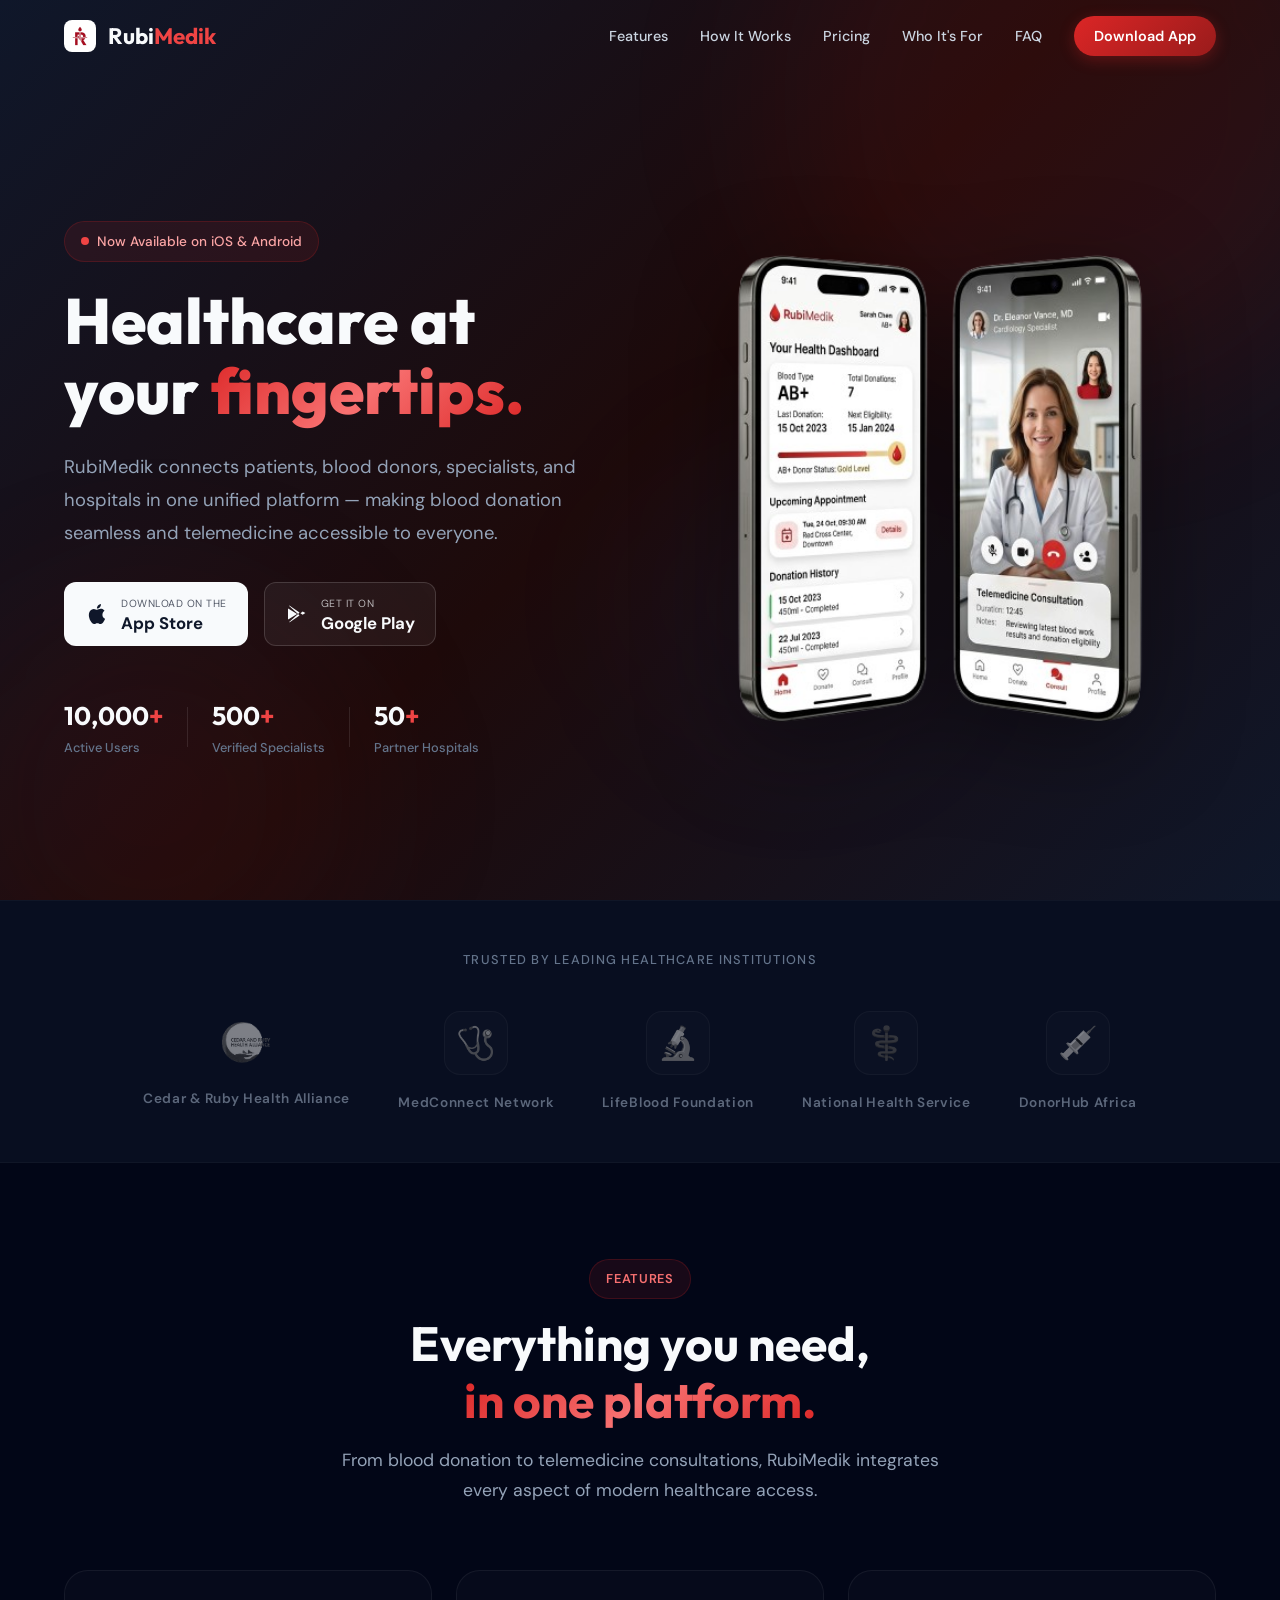
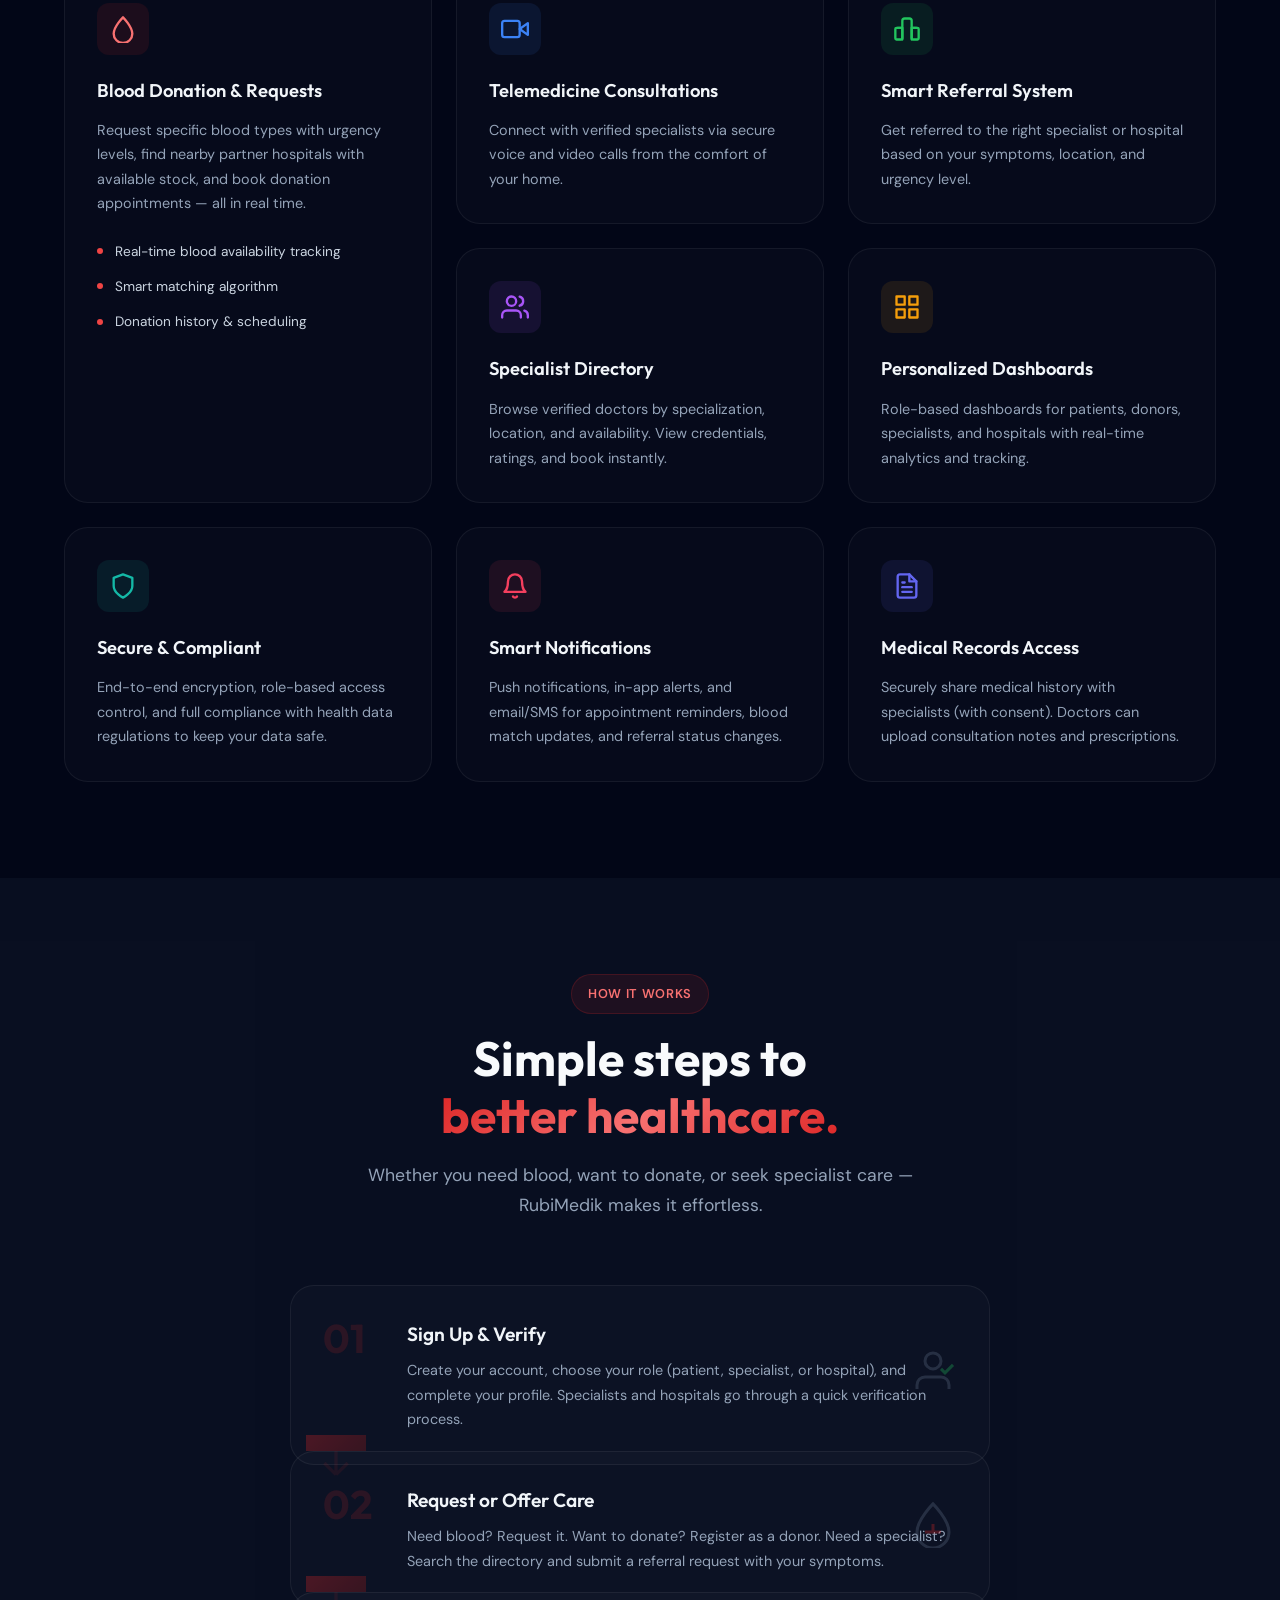
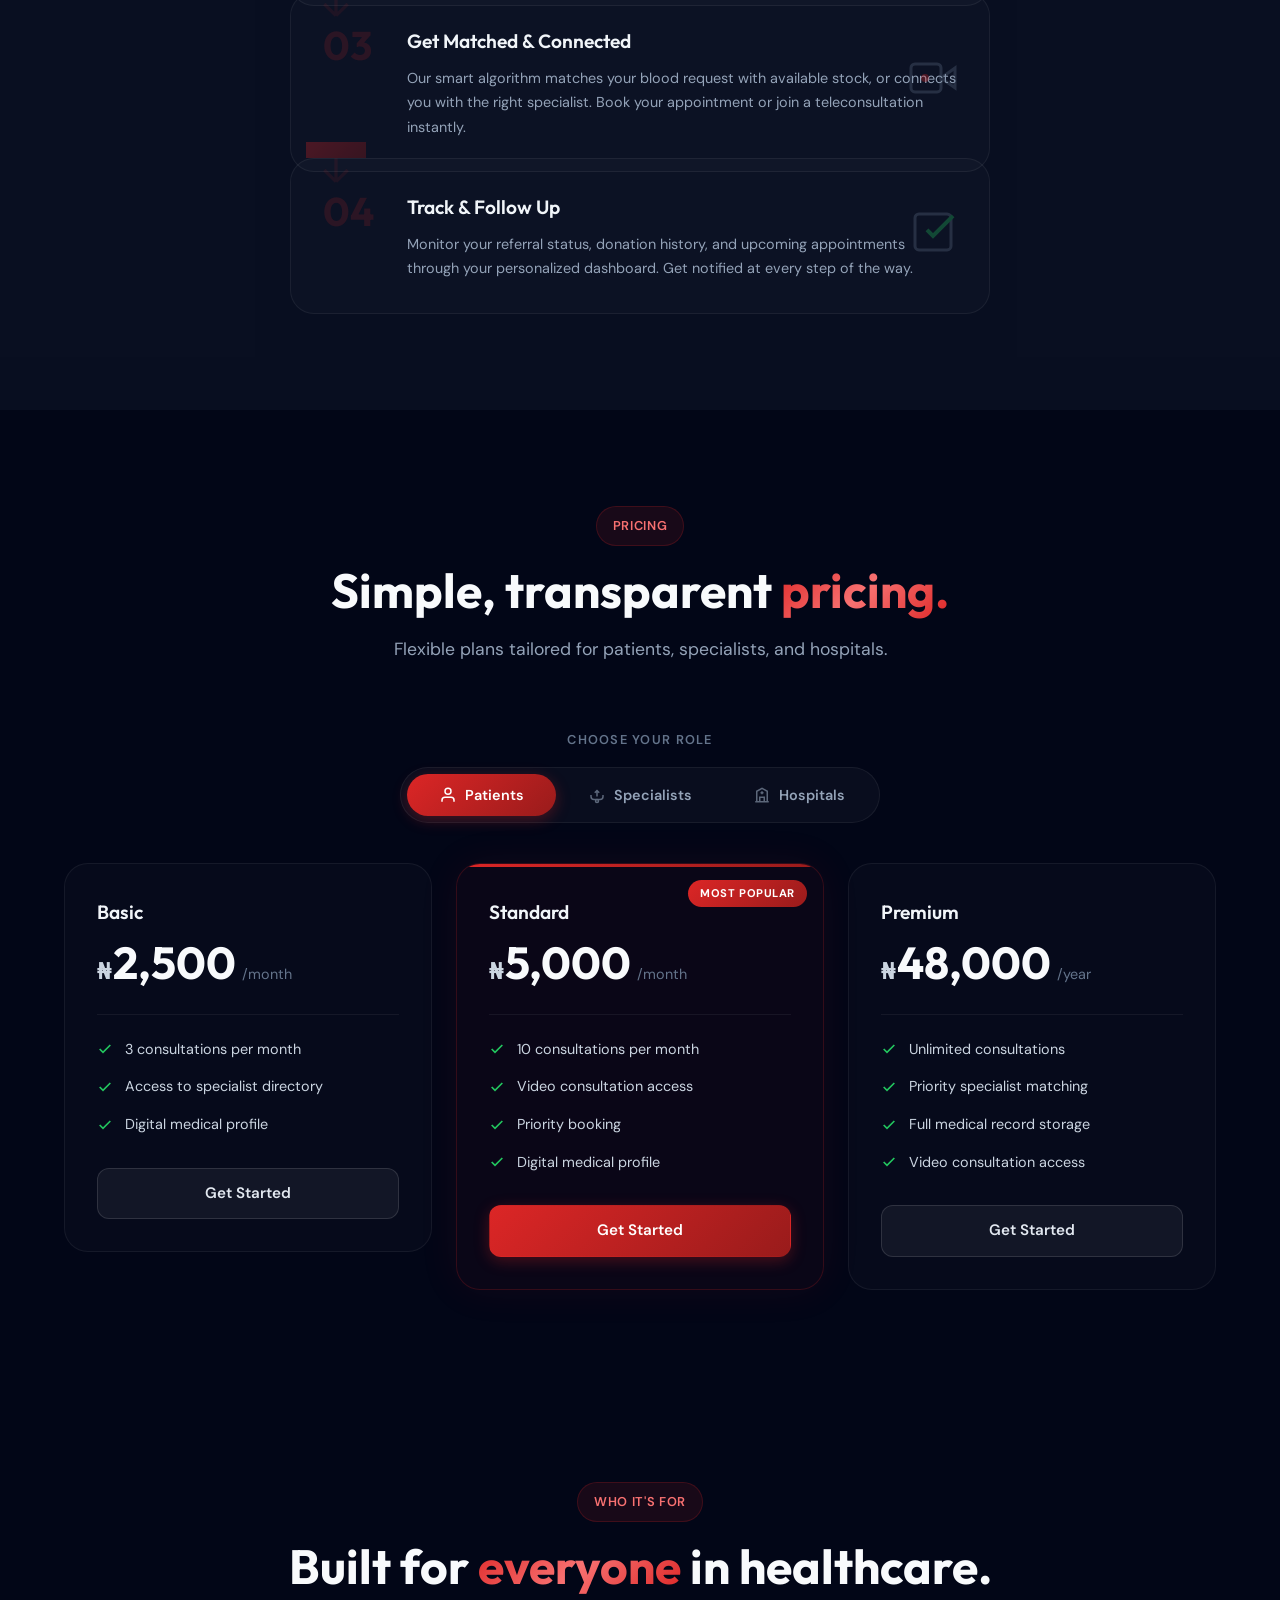
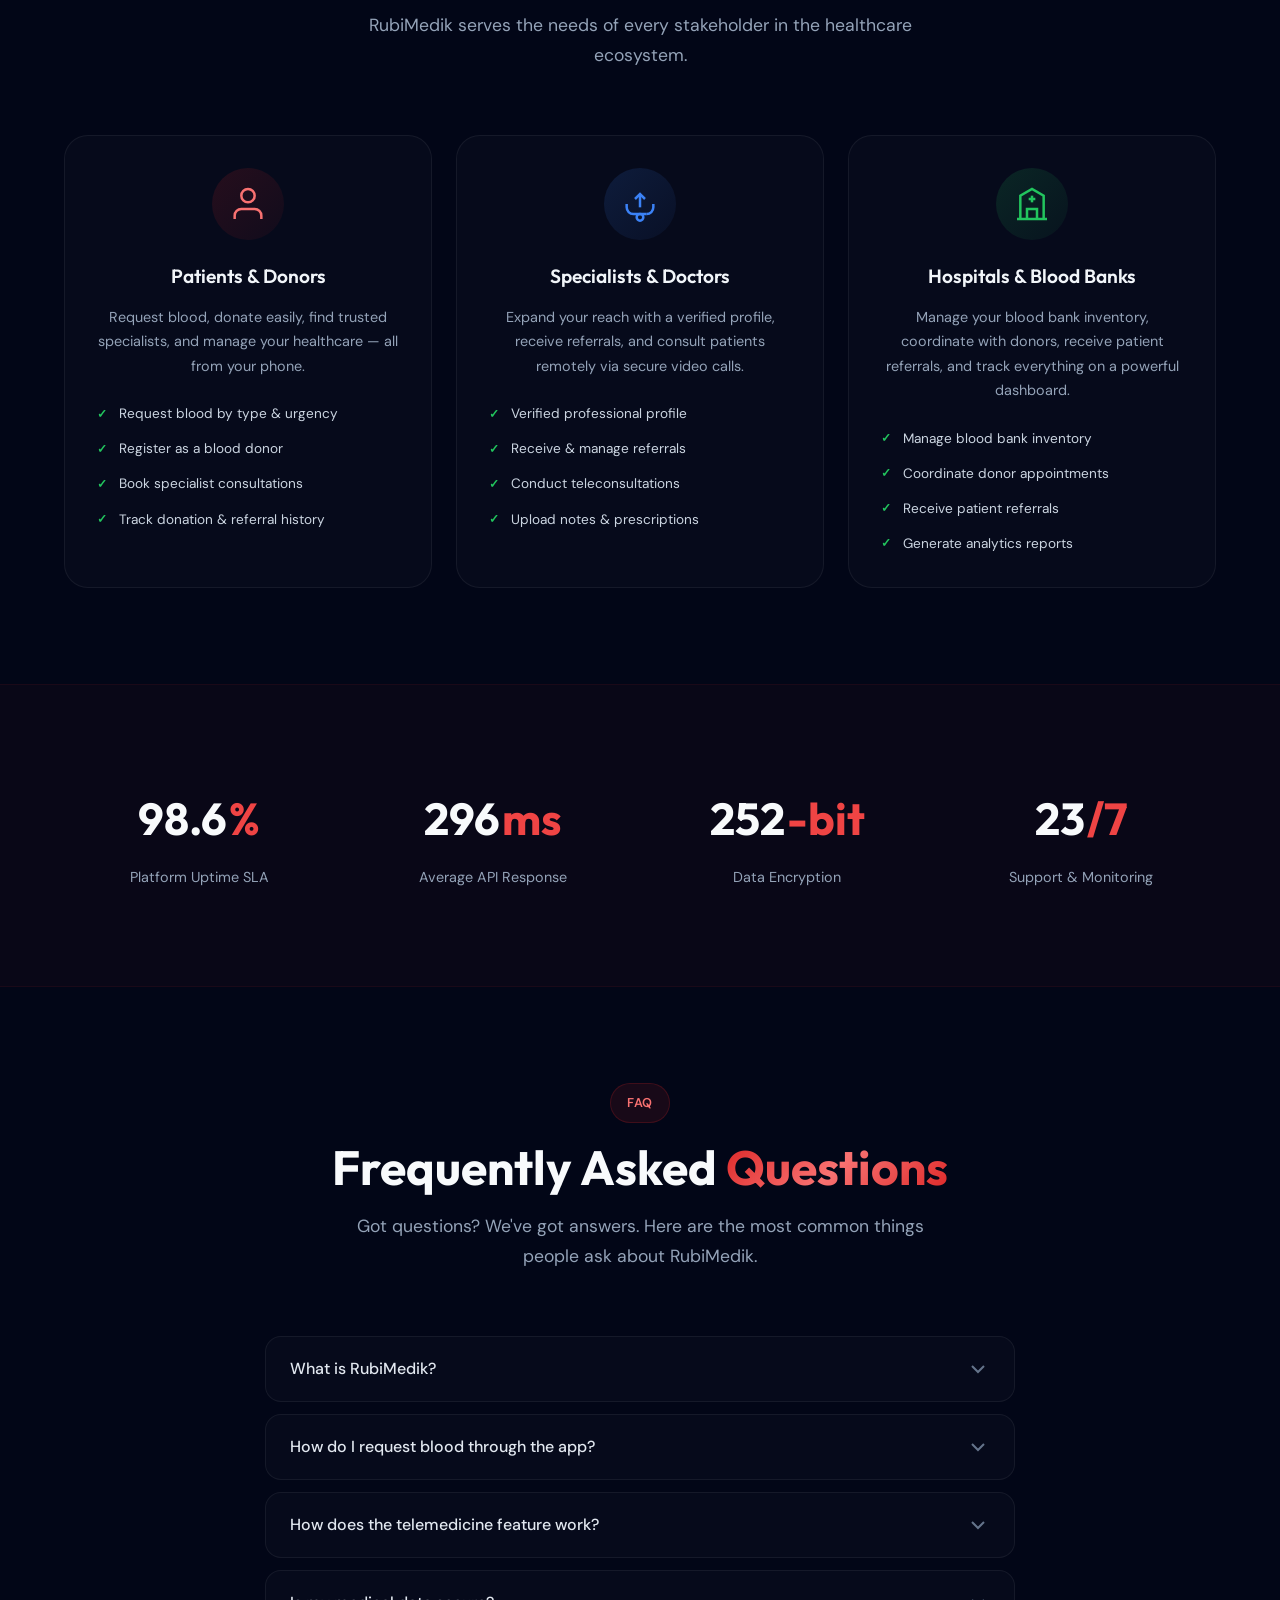
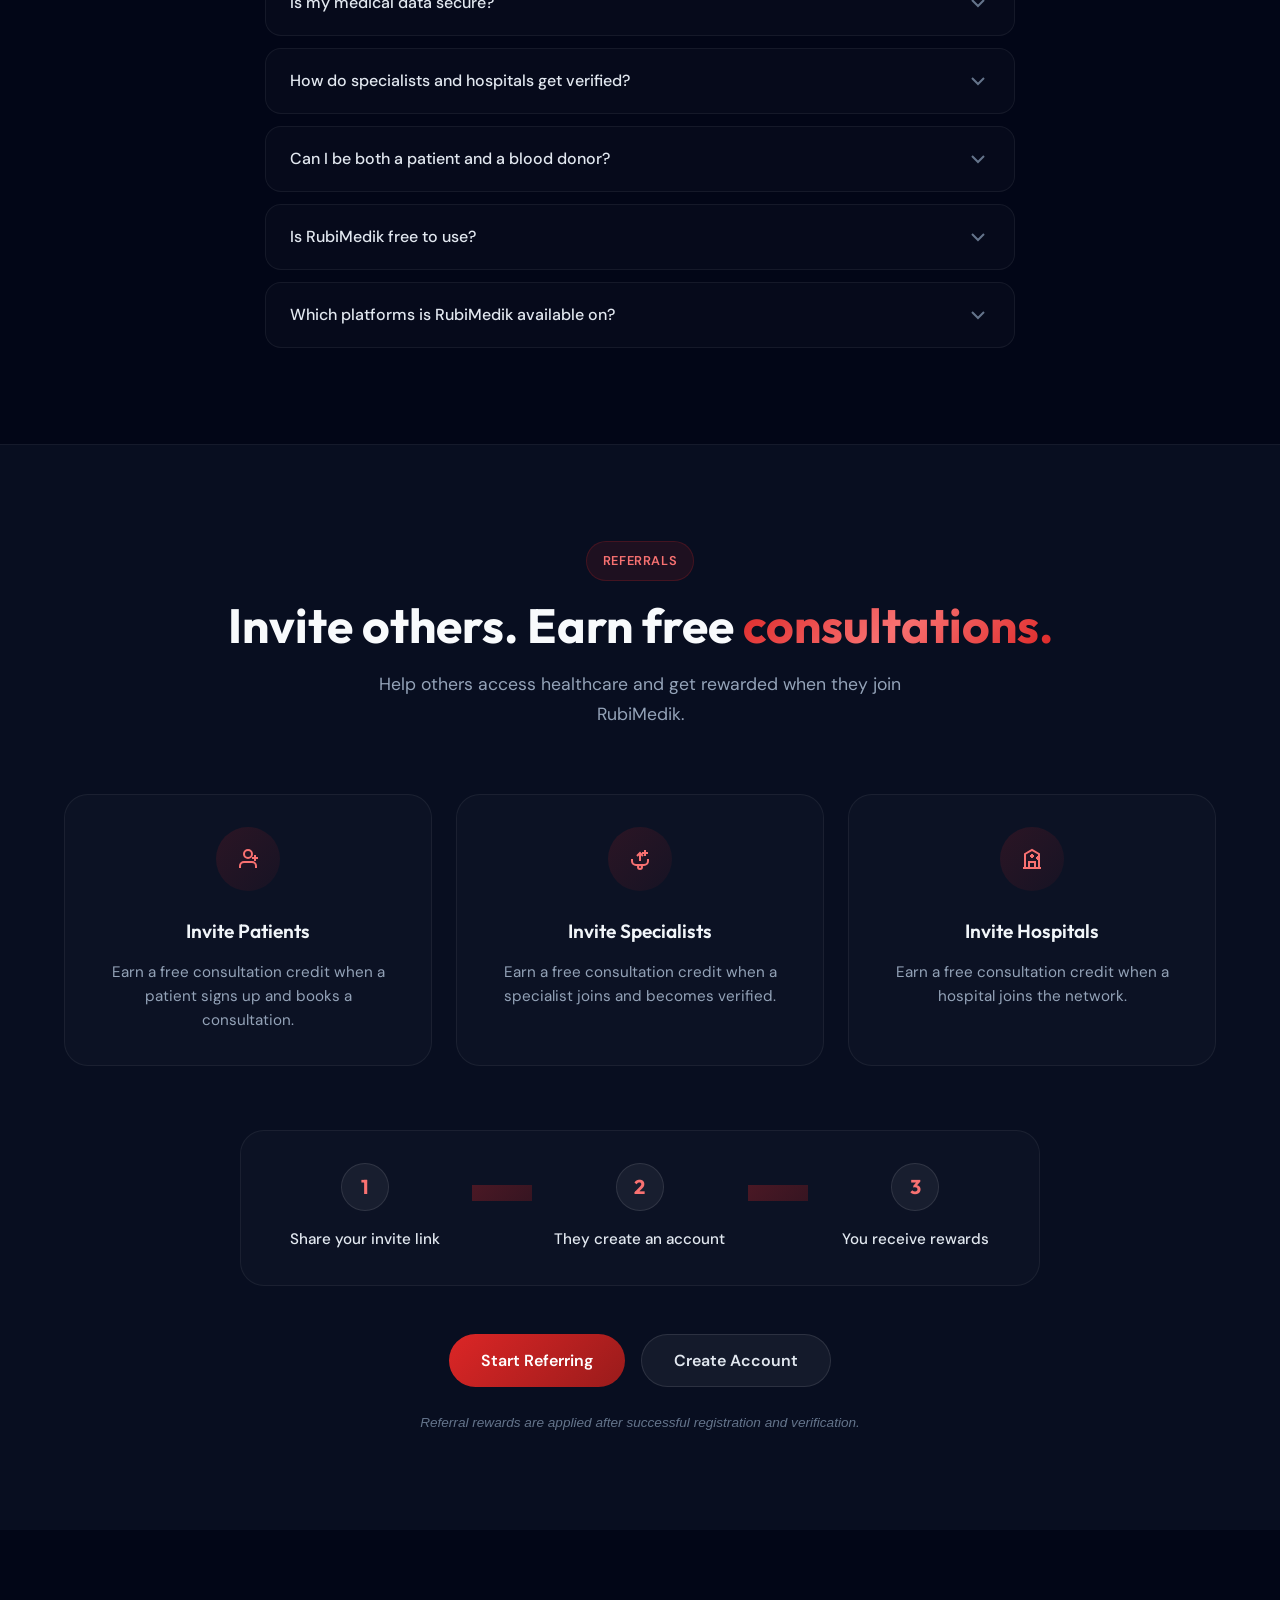
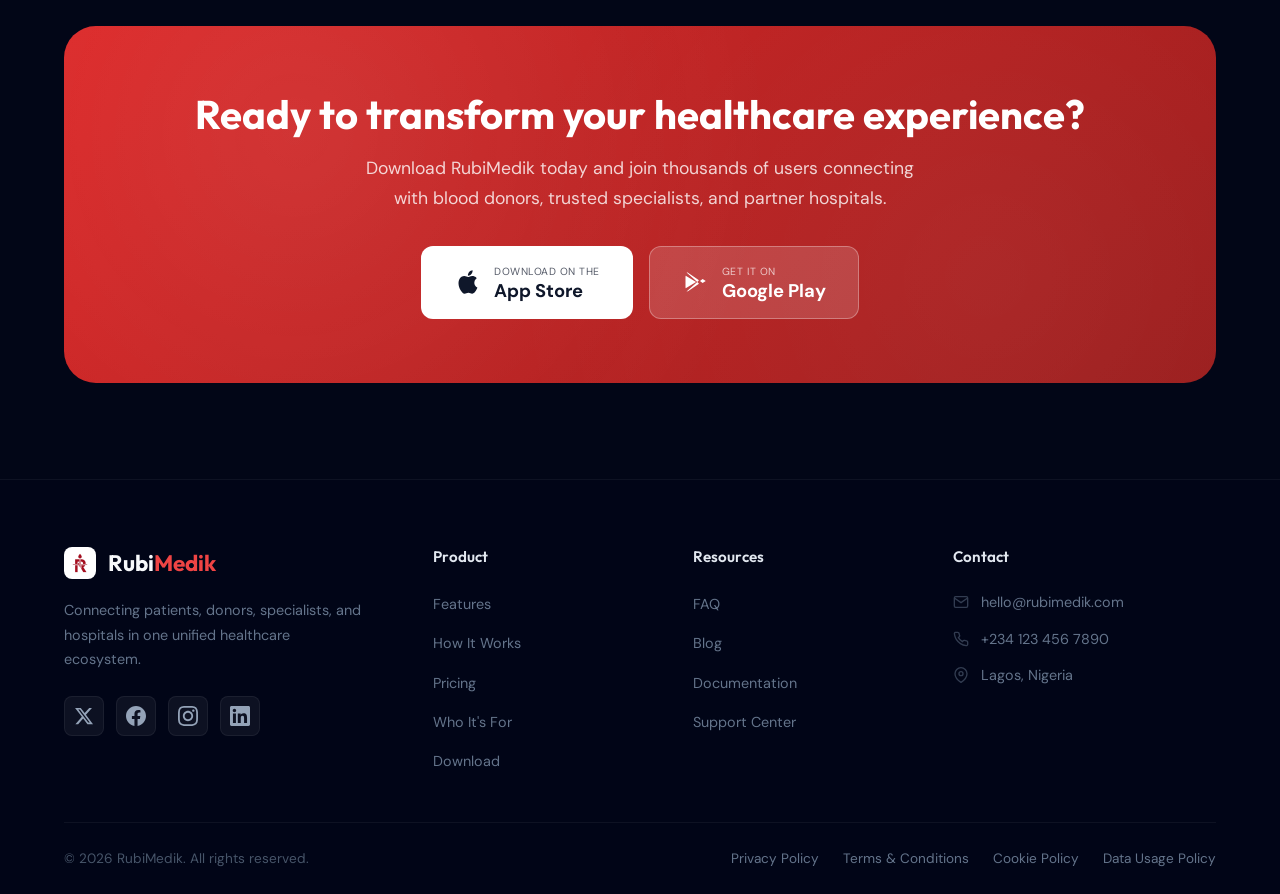
==== commit 44d2d22f: "Add pricing and referal section" ====
--- a/index.html
+++ b/index.html
@@ -4,7 +4,7 @@
     <meta charset="UTF-8">
     <meta name="viewport" content="width=device-width, initial-scale=1.0">
     <title>RubiMedik — Blood Donation & Telemedicine Platform</title>
-    <link rel="icon" href="assets/favicon.svg" type="image/svg+xml">
+    <link rel="icon" href="assets/favicon.jpg" type="image/jpeg">
     <meta name="description" content="RubiMedik connects patients, donors, specialists, and hospitals in one seamless ecosystem for blood donation and telemedicine referrals.">
     <meta name="keywords" content="blood donation, telemedicine, healthcare, medical referrals, RubiMedik, blood bank, specialist consultation">
     <meta name="author" content="RubiMedik">
@@ -22,23 +22,13 @@
     <nav id="navbar" class="navbar">
         <div class="container nav-container">
             <a href="#" class="logo" aria-label="RubiMedik Home">
-                <div class="logo-icon">
-                    <svg width="32" height="32" viewBox="0 0 32 32" fill="none">
-                        <path d="M16 4C16 4 6 12 6 19C6 24.5228 10.4772 29 16 29C21.5228 29 26 24.5228 26 19C26 12 16 4 16 4Z" fill="url(#dropGrad)"/>
-                        <path d="M16 10L13 16H15V22L19 15H17L16 10Z" fill="white" opacity="0.9"/>
-                        <defs>
-                            <linearGradient id="dropGrad" x1="6" y1="4" x2="26" y2="29" gradientUnits="userSpaceOnUse">
-                                <stop stop-color="#DC2626"/>
-                                <stop offset="1" stop-color="#991B1B"/>
-                            </linearGradient>
-                        </defs>
-                    </svg>
-                </div>
+                <img src="assets/favicon.jpg" alt="RubiMedik Logo" class="logo-icon" style="width: 32px; height: 32px; border-radius: 8px; object-fit: contain;">
                 <span class="logo-text">Rubi<span class="logo-accent">Medik</span></span>
             </a>
             <div class="nav-links" id="navLinks">
                 <a href="#features" class="nav-link">Features</a>
                 <a href="#how-it-works" class="nav-link">How It Works</a>
+                <a href="#pricing" class="nav-link">Pricing</a>
                 <a href="#for-who" class="nav-link">Who It's For</a>
                 <a href="#faq" class="nav-link">FAQ</a>
                 <a href="#download" class="nav-btn">Download App</a>
@@ -330,7 +320,211 @@
                         </svg>
                     </div>
                 </div>
-            </div>
+        </div>
+    </section>
+
+    <!-- ============================== -->
+    <!-- PRICING — UNIFIED TABBED SECTION -->
+    <!-- ============================== -->
+    <section id="pricing" class="pricing-tabbed-section">
+        <div class="container">
+            <div class="section-header">
+                <span class="section-tag">Pricing</span>
+                <h2 class="section-title">Simple, transparent <span class="gradient-text">pricing.</span></h2>
+                <p class="section-subtitle">Flexible plans tailored for patients, specialists, and hospitals.</p>
+            </div>
+
+            <!-- Tab Label -->
+            <p class="pricing-tab-label">Choose your role</p>
+
+            <!-- Tab Navigation -->
+            <div class="pricing-tabs" id="pricingTabs">
+                <button class="pricing-tab active" data-tab="patients" id="tabPatients">
+                    <svg width="18" height="18" viewBox="0 0 24 24" fill="none" stroke="currentColor" stroke-width="2"><path d="M20 21V19C20 16.79 18.21 15 16 15H8C5.79 15 4 16.79 4 19V21"/><circle cx="12" cy="7" r="4"/></svg>
+                    Patients
+                </button>
+                <button class="pricing-tab" data-tab="specialists" id="tabSpecialists">
+                    <svg width="18" height="18" viewBox="0 0 24 24" fill="none" stroke="currentColor" stroke-width="2"><path d="M12 14V6M9 9L12 6L15 9"/><path d="M16 18H8C5.79 18 4 16.21 4 14V12M20 12V14C20 16.21 18.21 18 16 18"/><circle cx="12" cy="20" r="2"/></svg>
+                    Specialists
+                </button>
+                <button class="pricing-tab" data-tab="hospitals" id="tabHospitals">
+                    <svg width="18" height="18" viewBox="0 0 24 24" fill="none" stroke="currentColor" stroke-width="2"><path d="M3 21H21M5 21V7L12 3L19 7V21M9 21V15H15V21M10 9H14M12 7V11"/></svg>
+                    Hospitals
+                </button>
+            </div>
+
+            <!-- Tab Panels -->
+            <div class="pricing-tab-panels" id="pricingPanels">
+
+                <!-- PATIENTS Panel -->
+                <div class="pricing-tab-panel active" data-panel="patients" id="panelPatients">
+                    <div class="pricing-cards-grid">
+                        <div class="pricing-plan-card" id="planPatientBasic">
+                            <div class="plan-header">
+                                <h3 class="plan-name">Basic</h3>
+                                <div class="plan-price">
+                                    <span class="price-currency">₦</span>
+                                    <span class="price-amount">2,500</span>
+                                    <span class="price-period">/month</span>
+                                </div>
+                            </div>
+                            <ul class="plan-features">
+                                <li><svg width="16" height="16" viewBox="0 0 24 24" fill="none" stroke="currentColor" stroke-width="2.5"><polyline points="20 6 9 17 4 12"/></svg> 3 consultations per month</li>
+                                <li><svg width="16" height="16" viewBox="0 0 24 24" fill="none" stroke="currentColor" stroke-width="2.5"><polyline points="20 6 9 17 4 12"/></svg> Access to specialist directory</li>
+                                <li><svg width="16" height="16" viewBox="0 0 24 24" fill="none" stroke="currentColor" stroke-width="2.5"><polyline points="20 6 9 17 4 12"/></svg> Digital medical profile</li>
+                            </ul>
+                            <a href="#" class="plan-cta-btn" id="ctaPatientBasic">Get Started</a>
+                        </div>
+                        <div class="pricing-plan-card pricing-plan-featured" id="planPatientStandard">
+                            <div class="plan-badge">Most Popular</div>
+                            <div class="plan-header">
+                                <h3 class="plan-name">Standard</h3>
+                                <div class="plan-price">
+                                    <span class="price-currency">₦</span>
+                                    <span class="price-amount">5,000</span>
+                                    <span class="price-period">/month</span>
+                                </div>
+                            </div>
+                            <ul class="plan-features">
+                                <li><svg width="16" height="16" viewBox="0 0 24 24" fill="none" stroke="currentColor" stroke-width="2.5"><polyline points="20 6 9 17 4 12"/></svg> 10 consultations per month</li>
+                                <li><svg width="16" height="16" viewBox="0 0 24 24" fill="none" stroke="currentColor" stroke-width="2.5"><polyline points="20 6 9 17 4 12"/></svg> Video consultation access</li>
+                                <li><svg width="16" height="16" viewBox="0 0 24 24" fill="none" stroke="currentColor" stroke-width="2.5"><polyline points="20 6 9 17 4 12"/></svg> Priority booking</li>
+                                <li><svg width="16" height="16" viewBox="0 0 24 24" fill="none" stroke="currentColor" stroke-width="2.5"><polyline points="20 6 9 17 4 12"/></svg> Digital medical profile</li>
+                            </ul>
+                            <a href="#" class="plan-cta-btn plan-cta-featured" id="ctaPatientStandard">Get Started</a>
+                        </div>
+                        <div class="pricing-plan-card" id="planPatientPremium">
+                            <div class="plan-header">
+                                <h3 class="plan-name">Premium</h3>
+                                <div class="plan-price">
+                                    <span class="price-currency">₦</span>
+                                    <span class="price-amount">48,000</span>
+                                    <span class="price-period">/year</span>
+                                </div>
+                            </div>
+                            <ul class="plan-features">
+                                <li><svg width="16" height="16" viewBox="0 0 24 24" fill="none" stroke="currentColor" stroke-width="2.5"><polyline points="20 6 9 17 4 12"/></svg> Unlimited consultations</li>
+                                <li><svg width="16" height="16" viewBox="0 0 24 24" fill="none" stroke="currentColor" stroke-width="2.5"><polyline points="20 6 9 17 4 12"/></svg> Priority specialist matching</li>
+                                <li><svg width="16" height="16" viewBox="0 0 24 24" fill="none" stroke="currentColor" stroke-width="2.5"><polyline points="20 6 9 17 4 12"/></svg> Full medical record storage</li>
+                                <li><svg width="16" height="16" viewBox="0 0 24 24" fill="none" stroke="currentColor" stroke-width="2.5"><polyline points="20 6 9 17 4 12"/></svg> Video consultation access</li>
+                            </ul>
+                            <a href="#" class="plan-cta-btn" id="ctaPatientPremium">Get Started</a>
+                        </div>
+                    </div>
+                </div>
+
+                <!-- SPECIALISTS Panel -->
+                <div class="pricing-tab-panel" data-panel="specialists" id="panelSpecialists">
+                    <div class="pricing-cards-grid">
+                        <div class="pricing-plan-card" id="planSpecStarter">
+                            <div class="plan-header">
+                                <h3 class="plan-name">Starter</h3>
+                                <div class="plan-price">
+                                    <span class="price-currency">₦</span>
+                                    <span class="price-amount">5,000</span>
+                                    <span class="price-period">/month</span>
+                                </div>
+                            </div>
+                            <ul class="plan-features">
+                                <li><svg width="16" height="16" viewBox="0 0 24 24" fill="none" stroke="currentColor" stroke-width="2.5"><polyline points="20 6 9 17 4 12"/></svg> Receive up to 10 referrals/month</li>
+                                <li><svg width="16" height="16" viewBox="0 0 24 24" fill="none" stroke="currentColor" stroke-width="2.5"><polyline points="20 6 9 17 4 12"/></svg> Professional profile listing</li>
+                            </ul>
+                            <a href="#" class="plan-cta-btn" id="ctaSpecStarter">Start Receiving Patients</a>
+                        </div>
+                        <div class="pricing-plan-card pricing-plan-featured" id="planSpecPro">
+                            <div class="plan-badge">Recommended</div>
+                            <div class="plan-header">
+                                <h3 class="plan-name">Professional</h3>
+                                <div class="plan-price">
+                                    <span class="price-currency">₦</span>
+                                    <span class="price-amount">12,000</span>
+                                    <span class="price-period">/month</span>
+                                </div>
+                            </div>
+                            <ul class="plan-features">
+                                <li><svg width="16" height="16" viewBox="0 0 24 24" fill="none" stroke="currentColor" stroke-width="2.5"><polyline points="20 6 9 17 4 12"/></svg> Unlimited patient referrals</li>
+                                <li><svg width="16" height="16" viewBox="0 0 24 24" fill="none" stroke="currentColor" stroke-width="2.5"><polyline points="20 6 9 17 4 12"/></svg> Video consultation capability</li>
+                                <li><svg width="16" height="16" viewBox="0 0 24 24" fill="none" stroke="currentColor" stroke-width="2.5"><polyline points="20 6 9 17 4 12"/></svg> Professional profile listing</li>
+                            </ul>
+                            <a href="#" class="plan-cta-btn plan-cta-featured" id="ctaSpecPro">Start Receiving Patients</a>
+                        </div>
+                        <div class="pricing-plan-card" id="planSpecEnterprise">
+                            <div class="plan-header">
+                                <h3 class="plan-name">Enterprise</h3>
+                                <div class="plan-price">
+                                    <span class="price-currency">₦</span>
+                                    <span class="price-amount">60,000</span>
+                                    <span class="price-period">/year</span>
+                                </div>
+                            </div>
+                            <ul class="plan-features">
+                                <li><svg width="16" height="16" viewBox="0 0 24 24" fill="none" stroke="currentColor" stroke-width="2.5"><polyline points="20 6 9 17 4 12"/></svg> Priority search ranking</li>
+                                <li><svg width="16" height="16" viewBox="0 0 24 24" fill="none" stroke="currentColor" stroke-width="2.5"><polyline points="20 6 9 17 4 12"/></svg> Analytics dashboard</li>
+                                <li><svg width="16" height="16" viewBox="0 0 24 24" fill="none" stroke="currentColor" stroke-width="2.5"><polyline points="20 6 9 17 4 12"/></svg> Unlimited referrals &amp; video</li>
+                            </ul>
+                            <a href="#" class="plan-cta-btn" id="ctaSpecEnterprise">Start Receiving Patients</a>
+                        </div>
+                    </div>
+                    <p class="pricing-supporting-text">Set your own consultation fees. RubiMedik never dictates your rates.</p>
+                </div>
+
+                <!-- HOSPITALS Panel -->
+                <div class="pricing-tab-panel" data-panel="hospitals" id="panelHospitals">
+                    <div class="pricing-cards-grid">
+                        <div class="pricing-plan-card" id="planHospBasic">
+                            <div class="plan-header">
+                                <h3 class="plan-name">Basic Listing</h3>
+                                <div class="plan-price">
+                                    <span class="price-currency">₦</span>
+                                    <span class="price-amount">10,000</span>
+                                    <span class="price-period">/month</span>
+                                </div>
+                            </div>
+                            <ul class="plan-features">
+                                <li><svg width="16" height="16" viewBox="0 0 24 24" fill="none" stroke="currentColor" stroke-width="2.5"><polyline points="20 6 9 17 4 12"/></svg> Listed as blood donation center</li>
+                                <li><svg width="16" height="16" viewBox="0 0 24 24" fill="none" stroke="currentColor" stroke-width="2.5"><polyline points="20 6 9 17 4 12"/></svg> Basic hospital profile</li>
+                            </ul>
+                            <a href="#" class="plan-cta-btn" id="ctaHospBasic">Partner With Us</a>
+                        </div>
+                        <div class="pricing-plan-card pricing-plan-featured" id="planHospGrowth">
+                            <div class="plan-badge">Best Value</div>
+                            <div class="plan-header">
+                                <h3 class="plan-name">Growth Plan</h3>
+                                <div class="plan-price">
+                                    <span class="price-currency">₦</span>
+                                    <span class="price-amount">25,000</span>
+                                    <span class="price-period">/month</span>
+                                </div>
+                            </div>
+                            <ul class="plan-features">
+                                <li><svg width="16" height="16" viewBox="0 0 24 24" fill="none" stroke="currentColor" stroke-width="2.5"><polyline points="20 6 9 17 4 12"/></svg> Donor scheduling dashboard</li>
+                                <li><svg width="16" height="16" viewBox="0 0 24 24" fill="none" stroke="currentColor" stroke-width="2.5"><polyline points="20 6 9 17 4 12"/></svg> Referral management tools</li>
+                                <li><svg width="16" height="16" viewBox="0 0 24 24" fill="none" stroke="currentColor" stroke-width="2.5"><polyline points="20 6 9 17 4 12"/></svg> Blood donation center listing</li>
+                            </ul>
+                            <a href="#" class="plan-cta-btn plan-cta-featured" id="ctaHospGrowth">Partner With Us</a>
+                        </div>
+                        <div class="pricing-plan-card" id="planHospPremium">
+                            <div class="plan-header">
+                                <h3 class="plan-name">Premium Plan</h3>
+                                <div class="plan-price">
+                                    <span class="price-currency">₦</span>
+                                    <span class="price-amount">100,000</span>
+                                    <span class="price-period">/year</span>
+                                </div>
+                            </div>
+                            <ul class="plan-features">
+                                <li><svg width="16" height="16" viewBox="0 0 24 24" fill="none" stroke="currentColor" stroke-width="2.5"><polyline points="20 6 9 17 4 12"/></svg> Advanced analytics</li>
+                                <li><svg width="16" height="16" viewBox="0 0 24 24" fill="none" stroke="currentColor" stroke-width="2.5"><polyline points="20 6 9 17 4 12"/></svg> Priority listing &amp; search ranking</li>
+                                <li><svg width="16" height="16" viewBox="0 0 24 24" fill="none" stroke="currentColor" stroke-width="2.5"><polyline points="20 6 9 17 4 12"/></svg> Full donor &amp; referral management</li>
+                            </ul>
+                            <a href="#" class="plan-cta-btn" id="ctaHospPremium">Partner With Us</a>
+                        </div>
+                    </div>
+                </div>
+
+            </div>
+
+
         </div>
     </section>
 
@@ -519,6 +713,68 @@
                     </div>
                 </div>
             </div>
+        </div>
+    </section>
+
+    <!-- Referral Section -->
+    <section id="referrals" class="referral-section">
+        <div class="container">
+            <div class="section-header">
+                <span class="section-tag">Referrals</span>
+                <h2 class="section-title">Invite others. Earn free <span class="gradient-text">consultations.</span></h2>
+                <p class="section-subtitle">Help others access healthcare and get rewarded when they join RubiMedik.</p>
+            </div>
+
+            <!-- How Referrals Work Cards -->
+            <div class="referral-grid">
+                <div class="referral-card">
+                    <div class="referral-icon">
+                        <svg width="24" height="24" viewBox="0 0 24 24" fill="none" stroke="currentColor" stroke-width="2"><path d="M20 21V19C20 16.7909 18.2091 15 16 15H8C5.79086 15 4 16.7909 4 19V21"/><circle cx="12" cy="7" r="4"/><path d="M16 11h6"/><path d="M19 8v6"/></svg>
+                    </div>
+                    <h3>Invite Patients</h3>
+                    <p>Earn a free consultation credit when a patient signs up and books a consultation.</p>
+                </div>
+                <div class="referral-card">
+                    <div class="referral-icon">
+                        <svg width="24" height="24" viewBox="0 0 24 24" fill="none" stroke="currentColor" stroke-width="2"><path d="M12 14L12 6"/><path d="M9 9L12 6L15 9"/><path d="M16 18H8C5.79 18 4 16.21 4 14V12"/><path d="M20 12V14C20 16.21 18.21 18 16 18"/><circle cx="12" cy="20" r="2"/><path d="M20 6h-6"/><path d="M17 3v6"/></svg>
+                    </div>
+                    <h3>Invite Specialists</h3>
+                    <p>Earn a free consultation credit when a specialist joins and becomes verified.</p>
+                </div>
+                <div class="referral-card">
+                    <div class="referral-icon">
+                        <svg width="24" height="24" viewBox="0 0 24 24" fill="none" stroke="currentColor" stroke-width="2"><path d="M3 21H21"/><path d="M5 21V7L12 3L19 7V21"/><path d="M9 21V15H15V21"/><path d="M10 9H14"/><path d="M12 7V11"/><path d="M20 11h-4"/><path d="M18 9v4"/></svg>
+                    </div>
+                    <h3>Invite Hospitals</h3>
+                    <p>Earn a free consultation credit when a hospital joins the network.</p>
+                </div>
+            </div>
+
+            <!-- 3 Step Flow -->
+            <div class="referral-steps">
+                <div class="referral-step">
+                    <div class="step-circle">1</div>
+                    <h4>Share your invite link</h4>
+                </div>
+                <div class="step-connector"></div>
+                <div class="referral-step">
+                    <div class="step-circle">2</div>
+                    <h4>They create an account</h4>
+                </div>
+                <div class="step-connector"></div>
+                <div class="referral-step">
+                    <div class="step-circle">3</div>
+                    <h4>You receive rewards</h4>
+                </div>
+            </div>
+
+            <!-- Referrals CTA -->
+            <div class="referral-actions">
+                <a href="#" class="btn-ref-primary" id="ctaStartReferring">Start Referring</a>
+                <a href="#" class="btn-ref-secondary" id="ctaReferralCreateAccount">Create Account</a>
+            </div>
+            
+            <p class="referral-trust-text">Referral rewards are applied after successful registration and verification.</p>
         </div>
     </section>
 
@@ -561,18 +817,7 @@
             <div class="footer-grid">
                 <div class="footer-brand">
                     <a href="#" class="logo" aria-label="RubiMedik Home">
-                        <div class="logo-icon">
-                            <svg width="32" height="32" viewBox="0 0 32 32" fill="none">
-                                <path d="M16 4C16 4 6 12 6 19C6 24.5228 10.4772 29 16 29C21.5228 29 26 24.5228 26 19C26 12 16 4 16 4Z" fill="url(#dropGrad2)"/>
-                                <path d="M16 10L13 16H15V22L19 15H17L16 10Z" fill="white" opacity="0.9"/>
-                                <defs>
-                                    <linearGradient id="dropGrad2" x1="6" y1="4" x2="26" y2="29" gradientUnits="userSpaceOnUse">
-                                        <stop stop-color="#DC2626"/>
-                                        <stop offset="1" stop-color="#991B1B"/>
-                                    </linearGradient>
-                                </defs>
-                            </svg>
-                        </div>
+                        <img src="assets/favicon.jpg" alt="RubiMedik Logo" class="logo-icon" style="width: 32px; height: 32px; border-radius: 8px; object-fit: contain;">
                         <span class="logo-text">Rubi<span class="logo-accent">Medik</span></span>
                     </a>
                     <p class="footer-desc">Connecting patients, donors, specialists, and hospitals in one unified healthcare ecosystem.</p>
@@ -596,6 +841,7 @@
                     <ul>
                         <li><a href="#features">Features</a></li>
                         <li><a href="#how-it-works">How It Works</a></li>
+                        <li><a href="#pricing">Pricing</a></li>
                         <li><a href="#for-who">Who It's For</a></li>
                         <li><a href="#download">Download</a></li>
                     </ul>
--- a/styles.css
+++ b/styles.css
@@ -1239,6 +1239,184 @@
 }
 
 /* ========================================
+   Referral Section
+   ======================================== */
+.referral-section {
+    padding: var(--space-24) 0;
+    position: relative;
+    background: rgba(15, 23, 42, 0.5);
+    border-top: 1px solid rgba(255,255,255,0.05);
+}
+
+.referral-grid {
+    display: grid;
+    grid-template-columns: repeat(3, 1fr);
+    gap: var(--space-6);
+    margin-bottom: var(--space-16);
+}
+
+.referral-card {
+    padding: var(--space-8);
+    background: rgba(255,255,255,0.02);
+    border: 1px solid rgba(255,255,255,0.06);
+    border-radius: var(--radius-2xl);
+    text-align: center;
+    transition: var(--transition-base);
+}
+
+.referral-card:hover {
+    background: rgba(255,255,255,0.04);
+    border-color: rgba(255,255,255,0.1);
+    transform: translateY(-4px);
+    box-shadow: var(--shadow-lg);
+}
+
+.referral-icon {
+    width: 64px;
+    height: 64px;
+    margin: 0 auto var(--space-6);
+    display: flex;
+    align-items: center;
+    justify-content: center;
+    background: linear-gradient(135deg, rgba(220, 38, 38, 0.15), rgba(220, 38, 38, 0.05));
+    color: var(--ruby-400);
+    border-radius: var(--radius-full);
+}
+
+.referral-card h3 {
+    font-family: var(--font-display);
+    font-size: 1.2rem;
+    font-weight: 600;
+    color: var(--slate-100);
+    margin-bottom: var(--space-3);
+}
+
+.referral-card p {
+    font-size: 0.95rem;
+    color: var(--slate-400);
+    line-height: 1.6;
+}
+
+.referral-steps {
+    display: flex;
+    align-items: center;
+    justify-content: center;
+    max-width: 800px;
+    margin: 0 auto var(--space-12);
+    padding: var(--space-8);
+    background: rgba(255,255,255,0.02);
+    border: 1px solid rgba(255,255,255,0.06);
+    border-radius: var(--radius-2xl);
+}
+
+.referral-step {
+    text-align: center;
+    flex: 1;
+}
+
+.step-circle {
+    width: 48px;
+    height: 48px;
+    margin: 0 auto var(--space-4);
+    display: flex;
+    align-items: center;
+    justify-content: center;
+    background: rgba(255,255,255,0.05);
+    border: 1px solid rgba(255,255,255,0.1);
+    color: var(--ruby-400);
+    border-radius: var(--radius-full);
+    font-family: var(--font-display);
+    font-size: 1.25rem;
+    font-weight: 700;
+}
+
+.referral-step h4 {
+    font-size: 0.95rem;
+    font-weight: 500;
+    color: var(--slate-200);
+}
+
+.step-connector {
+    height: 2px;
+    width: 60px;
+    background: var(--gradient-primary);
+    opacity: 0.3;
+    margin: -30px var(--space-4) 0;
+}
+
+.referral-actions {
+    display: flex;
+    justify-content: center;
+    gap: var(--space-4);
+    margin-bottom: var(--space-6);
+}
+
+.btn-ref-primary {
+    display: inline-flex;
+    align-items: center;
+    gap: var(--space-2);
+    padding: var(--space-3) var(--space-8);
+    background: var(--gradient-primary);
+    color: white;
+    border-radius: var(--radius-full);
+    font-size: 1rem;
+    font-weight: 600;
+    transition: var(--transition-base);
+}
+
+.btn-ref-primary:hover {
+    transform: translateY(-2px);
+    box-shadow: 0 4px 15px rgba(220, 38, 38, 0.3);
+}
+
+.btn-ref-secondary {
+    display: inline-flex;
+    align-items: center;
+    gap: var(--space-2);
+    padding: var(--space-3) var(--space-8);
+    background: rgba(255,255,255,0.05);
+    border: 1px solid rgba(255,255,255,0.1);
+    color: var(--slate-200);
+    border-radius: var(--radius-full);
+    font-size: 1rem;
+    font-weight: 600;
+    transition: var(--transition-base);
+}
+
+.btn-ref-secondary:hover {
+    background: rgba(255,255,255,0.1);
+    transform: translateY(-2px);
+}
+
+.referral-trust-text {
+    text-align: center;
+    font-size: 0.85rem;
+    color: var(--slate-500);
+    font-style: italic;
+}
+
+@media (max-width: 768px) {
+    .referral-grid {
+        grid-template-columns: 1fr;
+    }
+    
+    .referral-steps {
+        flex-direction: column;
+        gap: var(--space-6);
+    }
+    
+    .step-connector {
+        width: 2px;
+        height: 30px;
+        margin: 0;
+    }
+    
+    .referral-actions {
+        flex-direction: column;
+    }
+}
+
+/* ========================================
    CTA Section
    ======================================== */
 .cta-section {
@@ -1528,6 +1706,354 @@
 }
 
 /* ========================================
+   Pricing Tabbed Section
+   ======================================== */
+.pricing-tabbed-section {
+    padding: var(--space-24) 0;
+    position: relative;
+}
+
+/* Tab Label */
+.pricing-tab-label {
+    text-align: center;
+    font-size: 0.8rem;
+    font-weight: 600;
+    letter-spacing: 0.1em;
+    text-transform: uppercase;
+    color: var(--slate-500);
+    margin-bottom: var(--space-4);
+}
+
+/* Tab Navigation */
+.pricing-tabs {
+    display: flex;
+    justify-content: center;
+    gap: var(--space-2);
+    margin-bottom: var(--space-10);
+    background: rgba(255,255,255,0.03);
+    border: 1px solid rgba(255,255,255,0.06);
+    border-radius: var(--radius-full);
+    padding: 6px;
+    max-width: 480px;
+    margin-left: auto;
+    margin-right: auto;
+}
+
+.pricing-tab {
+    display: flex;
+    align-items: center;
+    gap: var(--space-2);
+    padding: var(--space-3) var(--space-6);
+    background: transparent;
+    border: none;
+    border-radius: var(--radius-full);
+    font-family: var(--font-body);
+    font-size: 0.9rem;
+    font-weight: 600;
+    color: var(--slate-400);
+    cursor: pointer;
+    transition: all 0.3s ease;
+    flex: 1;
+    justify-content: center;
+    white-space: nowrap;
+}
+
+.pricing-tab svg {
+    flex-shrink: 0;
+    opacity: 0.6;
+    transition: opacity 0.3s ease;
+}
+
+.pricing-tab:hover {
+    color: var(--slate-200);
+    background: rgba(255,255,255,0.04);
+}
+
+.pricing-tab:hover svg {
+    opacity: 0.9;
+}
+
+.pricing-tab.active {
+    background: var(--gradient-primary);
+    color: white;
+    box-shadow: 0 4px 15px rgba(220, 38, 38, 0.3);
+}
+
+.pricing-tab.active svg {
+    opacity: 1;
+}
+
+/* Tab Panels */
+.pricing-tab-panels {
+    position: relative;
+    min-height: 400px;
+}
+
+.pricing-tab-panel {
+    display: none;
+    animation: pricingFadeIn 0.4s ease;
+}
+
+.pricing-tab-panel.active {
+    display: block;
+}
+
+@keyframes pricingFadeIn {
+    from {
+        opacity: 0;
+        transform: translateY(12px);
+    }
+    to {
+        opacity: 1;
+        transform: translateY(0);
+    }
+}
+
+/* Pricing Cards Grid */
+.pricing-cards-grid {
+    display: grid;
+    grid-template-columns: repeat(3, 1fr);
+    gap: var(--space-6);
+    align-items: start;
+}
+
+/* Pricing Plan Card */
+.pricing-plan-card {
+    position: relative;
+    padding: var(--space-8);
+    background: rgba(255,255,255,0.02);
+    border: 1px solid rgba(255,255,255,0.06);
+    border-radius: var(--radius-2xl);
+    transition: var(--transition-base);
+    overflow: hidden;
+    display: flex;
+    flex-direction: column;
+}
+
+.pricing-plan-card::before {
+    content: '';
+    position: absolute;
+    top: 0;
+    left: 0;
+    right: 0;
+    height: 2px;
+    background: var(--gradient-primary);
+    opacity: 0;
+    transition: var(--transition-base);
+}
+
+.pricing-plan-card:hover {
+    background: rgba(255,255,255,0.04);
+    border-color: rgba(255,255,255,0.1);
+    transform: translateY(-6px);
+    box-shadow: var(--shadow-xl);
+}
+
+.pricing-plan-card:hover::before {
+    opacity: 1;
+}
+
+/* Featured / Highlighted Plan */
+.pricing-plan-featured {
+    background: rgba(220, 38, 38, 0.04);
+    border-color: rgba(220, 38, 38, 0.2);
+    transform: scale(1.03);
+    box-shadow: 0 0 40px rgba(220, 38, 38, 0.08);
+}
+
+.pricing-plan-featured::before {
+    opacity: 1;
+    height: 3px;
+}
+
+.pricing-plan-featured:hover {
+    transform: scale(1.03) translateY(-6px);
+    border-color: rgba(220, 38, 38, 0.3);
+    box-shadow: 0 20px 60px rgba(220, 38, 38, 0.15);
+}
+
+/* Plan Badge */
+.plan-badge {
+    position: absolute;
+    top: var(--space-4);
+    right: var(--space-4);
+    padding: var(--space-1) var(--space-3);
+    background: var(--gradient-primary);
+    color: white;
+    border-radius: var(--radius-full);
+    font-size: 0.7rem;
+    font-weight: 700;
+    letter-spacing: 0.05em;
+    text-transform: uppercase;
+}
+
+/* Plan Header */
+.plan-header {
+    margin-bottom: var(--space-6);
+    padding-bottom: var(--space-6);
+    border-bottom: 1px solid rgba(255,255,255,0.06);
+}
+
+.plan-name {
+    font-family: var(--font-display);
+    font-size: 1.2rem;
+    font-weight: 600;
+    color: var(--slate-100);
+    margin-bottom: var(--space-3);
+}
+
+.plan-price {
+    display: flex;
+    align-items: baseline;
+    gap: 2px;
+}
+
+.price-currency {
+    font-family: var(--font-display);
+    font-size: 1.4rem;
+    font-weight: 600;
+    color: var(--slate-300);
+}
+
+.price-amount {
+    font-family: var(--font-display);
+    font-size: 2.8rem;
+    font-weight: 700;
+    color: var(--slate-50);
+    line-height: 1;
+}
+
+.price-period {
+    font-size: 0.9rem;
+    color: var(--slate-500);
+    font-weight: 400;
+    margin-left: var(--space-1);
+}
+
+/* Plan Features */
+.plan-features {
+    display: flex;
+    flex-direction: column;
+    gap: var(--space-4);
+    margin-bottom: var(--space-8);
+    flex-grow: 1;
+}
+
+.plan-features li {
+    display: flex;
+    align-items: center;
+    gap: var(--space-3);
+    font-size: 0.9rem;
+    color: var(--slate-300);
+    line-height: 1.5;
+}
+
+.plan-features li svg {
+    flex-shrink: 0;
+    color: var(--green-500);
+}
+
+/* Plan CTA Button */
+.plan-cta-btn {
+    display: block;
+    width: 100%;
+    padding: var(--space-3) var(--space-6);
+    background: rgba(255,255,255,0.05);
+    border: 1px solid rgba(255,255,255,0.12);
+    border-radius: var(--radius-lg);
+    font-size: 0.95rem;
+    font-weight: 600;
+    color: var(--slate-200);
+    text-align: center;
+    transition: var(--transition-base);
+    margin-top: auto;
+}
+
+.plan-cta-btn:hover {
+    background: rgba(255,255,255,0.1);
+    border-color: rgba(255,255,255,0.2);
+    transform: translateY(-2px);
+}
+
+.plan-cta-featured {
+    background: var(--gradient-primary);
+    border-color: transparent;
+    color: white;
+    box-shadow: 0 4px 15px rgba(220, 38, 38, 0.3);
+}
+
+.plan-cta-featured:hover {
+    background: linear-gradient(135deg, #ef4444 0%, #b91c1c 100%);
+    border-color: transparent;
+    box-shadow: 0 8px 25px rgba(220, 38, 38, 0.4);
+}
+
+/* Trust Indicators */
+.pricing-trust-indicators {
+    display: flex;
+    justify-content: center;
+    gap: var(--space-10);
+    margin-top: var(--space-12);
+    padding-top: var(--space-8);
+    border-top: 1px solid rgba(255,255,255,0.05);
+}
+
+.trust-indicator-item {
+    display: flex;
+    align-items: center;
+    gap: var(--space-2);
+    color: var(--slate-400);
+    font-size: 0.85rem;
+    font-weight: 500;
+}
+
+.trust-indicator-item svg {
+    color: var(--green-500);
+    flex-shrink: 0;
+}
+
+/* Supporting Text */
+.pricing-supporting-text {
+    text-align: center;
+    font-size: 0.9rem;
+    color: var(--slate-500);
+    margin-top: var(--space-8);
+    font-style: italic;
+}
+
+/* Inline CTA */
+.pricing-inline-cta {
+    text-align: center;
+    margin-top: var(--space-10);
+    padding-top: var(--space-8);
+    border-top: 1px solid rgba(255,255,255,0.05);
+}
+
+.pricing-inline-cta p {
+    font-size: 0.9rem;
+    color: var(--slate-500);
+    margin-bottom: var(--space-6);
+    line-height: 1.7;
+}
+
+.pricing-cta-button {
+    display: inline-block;
+    padding: var(--space-4) var(--space-10);
+    background: var(--gradient-primary);
+    color: white;
+    border-radius: var(--radius-full);
+    font-size: 1.05rem;
+    font-weight: 700;
+    transition: var(--transition-base);
+    box-shadow: 0 4px 20px rgba(220, 38, 38, 0.3);
+}
+
+.pricing-cta-button:hover {
+    transform: translateY(-3px);
+    box-shadow: 0 8px 30px rgba(220, 38, 38, 0.4);
+}
+
+/* ========================================
    Animations
    ======================================== */
 @keyframes fadeInUp {
@@ -1670,6 +2196,15 @@
 
     .impact-grid {
         grid-template-columns: repeat(2, 1fr);
+    }
+
+    /* Pricing responsive — tablet */
+    .pricing-plan-card {
+        padding: var(--space-6);
+    }
+
+    .price-amount {
+        font-size: 2.2rem;
     }
 
     .footer-grid {
@@ -1812,6 +2347,42 @@
     .floating-card {
         display: none;
     }
+
+    /* Pricing responsive — mobile */
+    .pricing-tabs {
+        max-width: 100%;
+        overflow-x: auto;
+        -webkit-overflow-scrolling: touch;
+    }
+
+    .pricing-tab {
+        padding: var(--space-2) var(--space-4);
+        font-size: 0.82rem;
+    }
+
+    .pricing-tab svg {
+        display: none;
+    }
+
+    .pricing-cards-grid {
+        grid-template-columns: 1fr;
+        max-width: 400px;
+        margin: 0 auto;
+    }
+
+    .pricing-plan-featured {
+        transform: scale(1);
+    }
+
+    .pricing-plan-featured:hover {
+        transform: translateY(-6px);
+    }
+
+    .pricing-trust-indicators {
+        flex-direction: column;
+        align-items: center;
+        gap: var(--space-4);
+    }
 }
 
 @media (max-width: 480px) {
@@ -1826,4 +2397,10 @@
     .impact-number, .impact-suffix {
         font-size: 1.8rem;
     }
-}
+
+    /* Pricing responsive — small mobile */
+    .pricing-tabs {
+        gap: var(--space-1);
+        padding: 4px;
+    }
+}
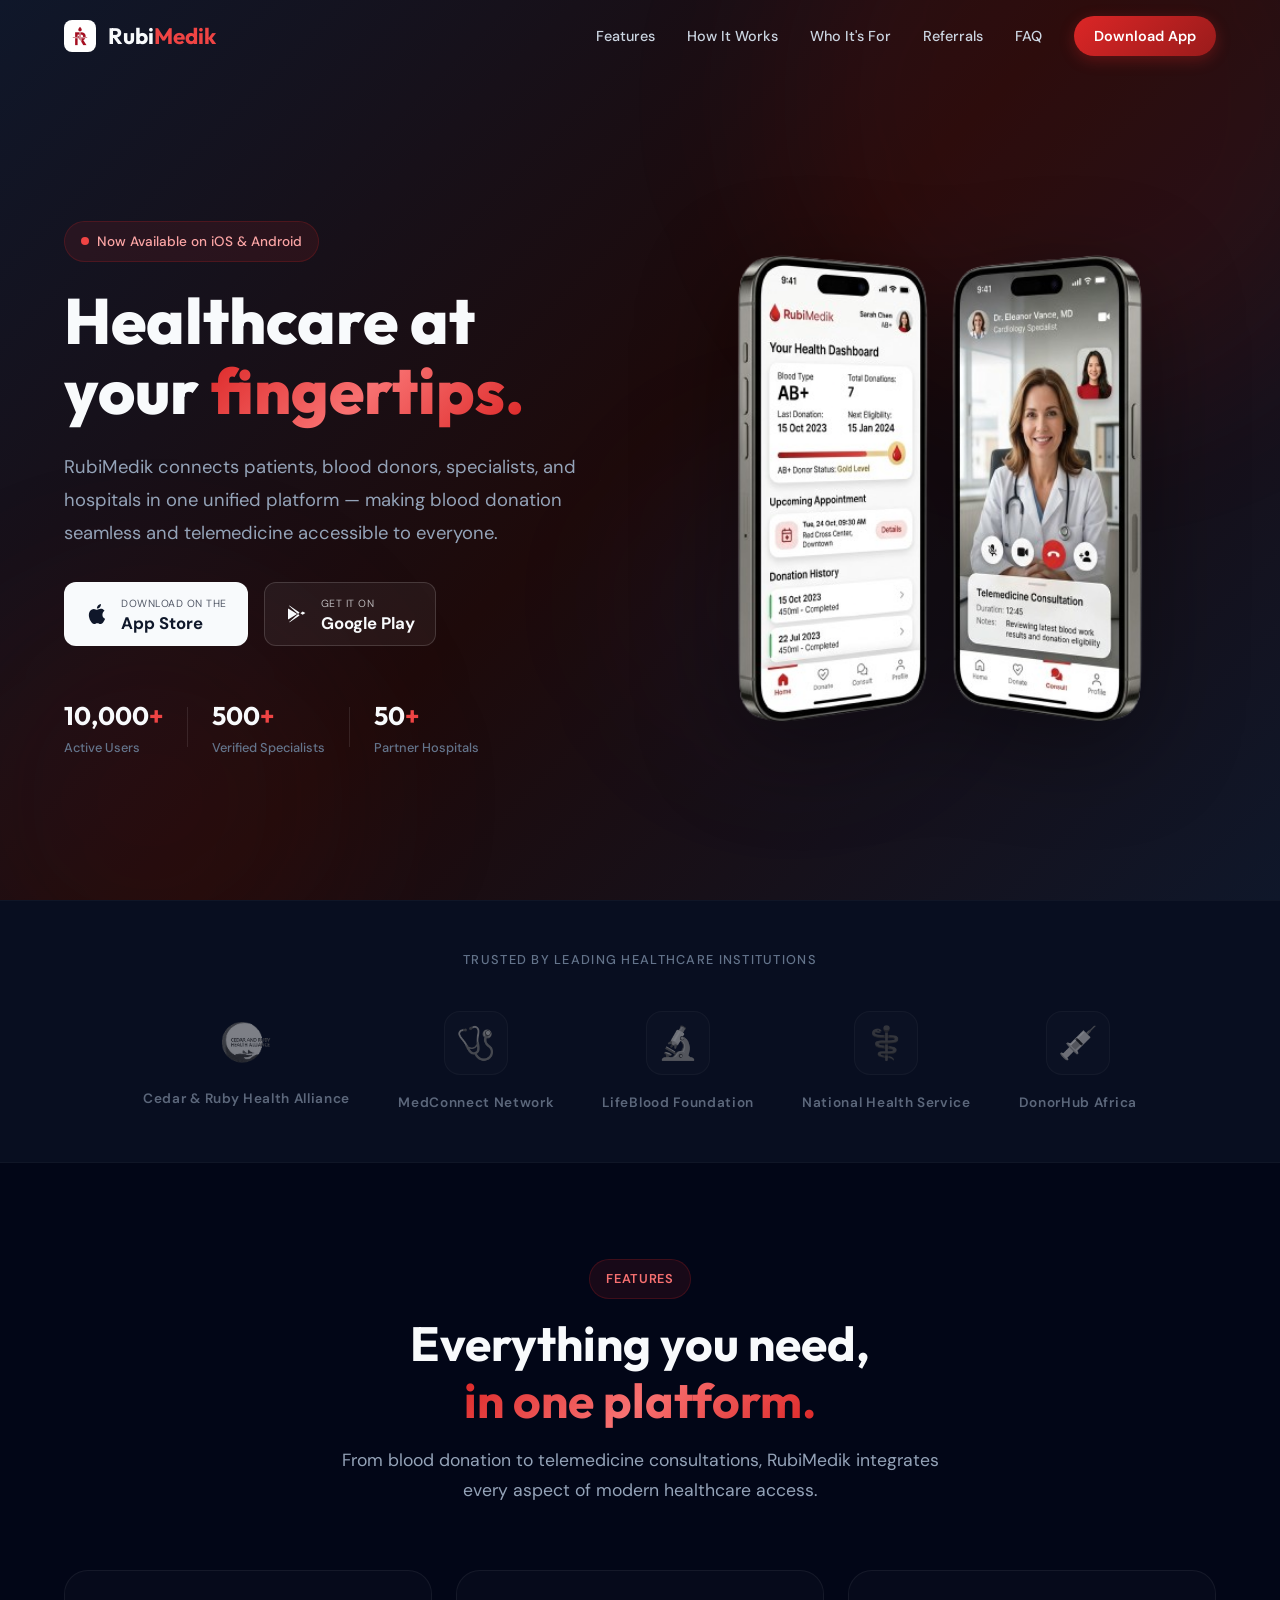
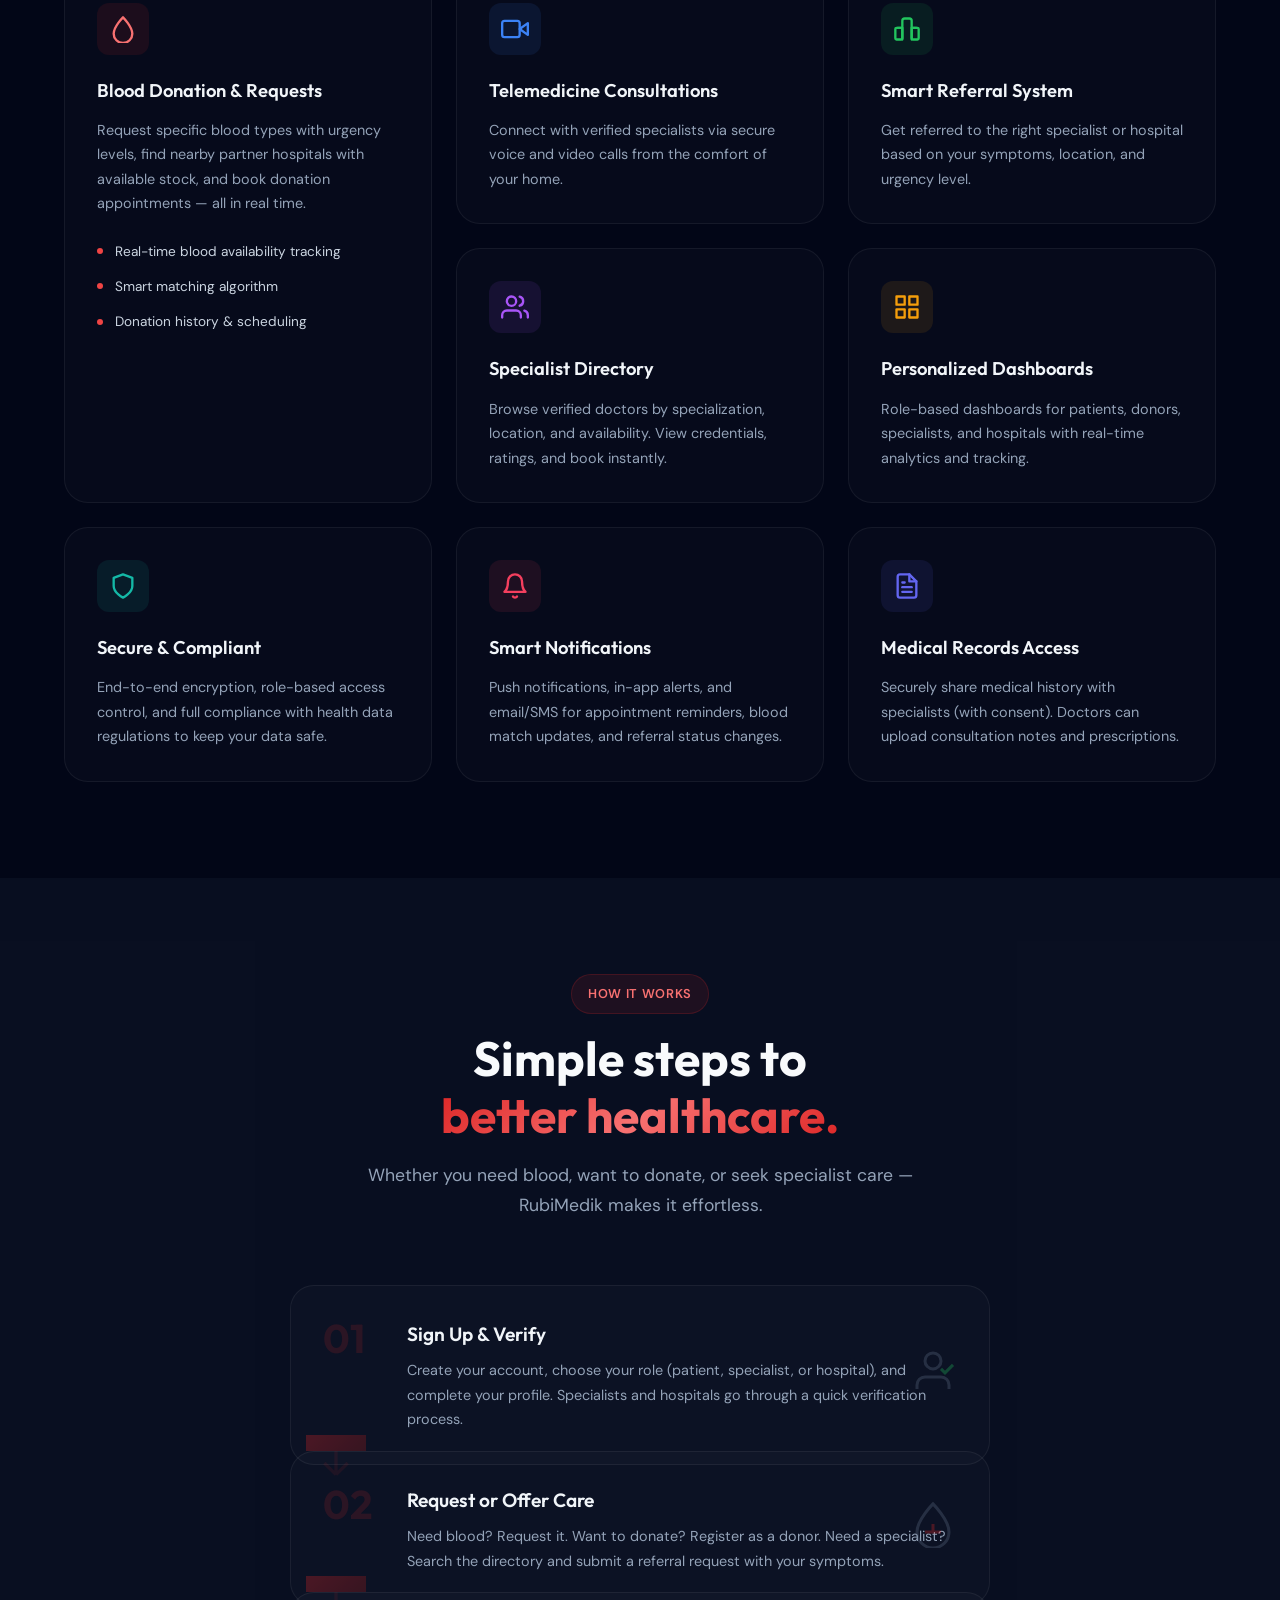
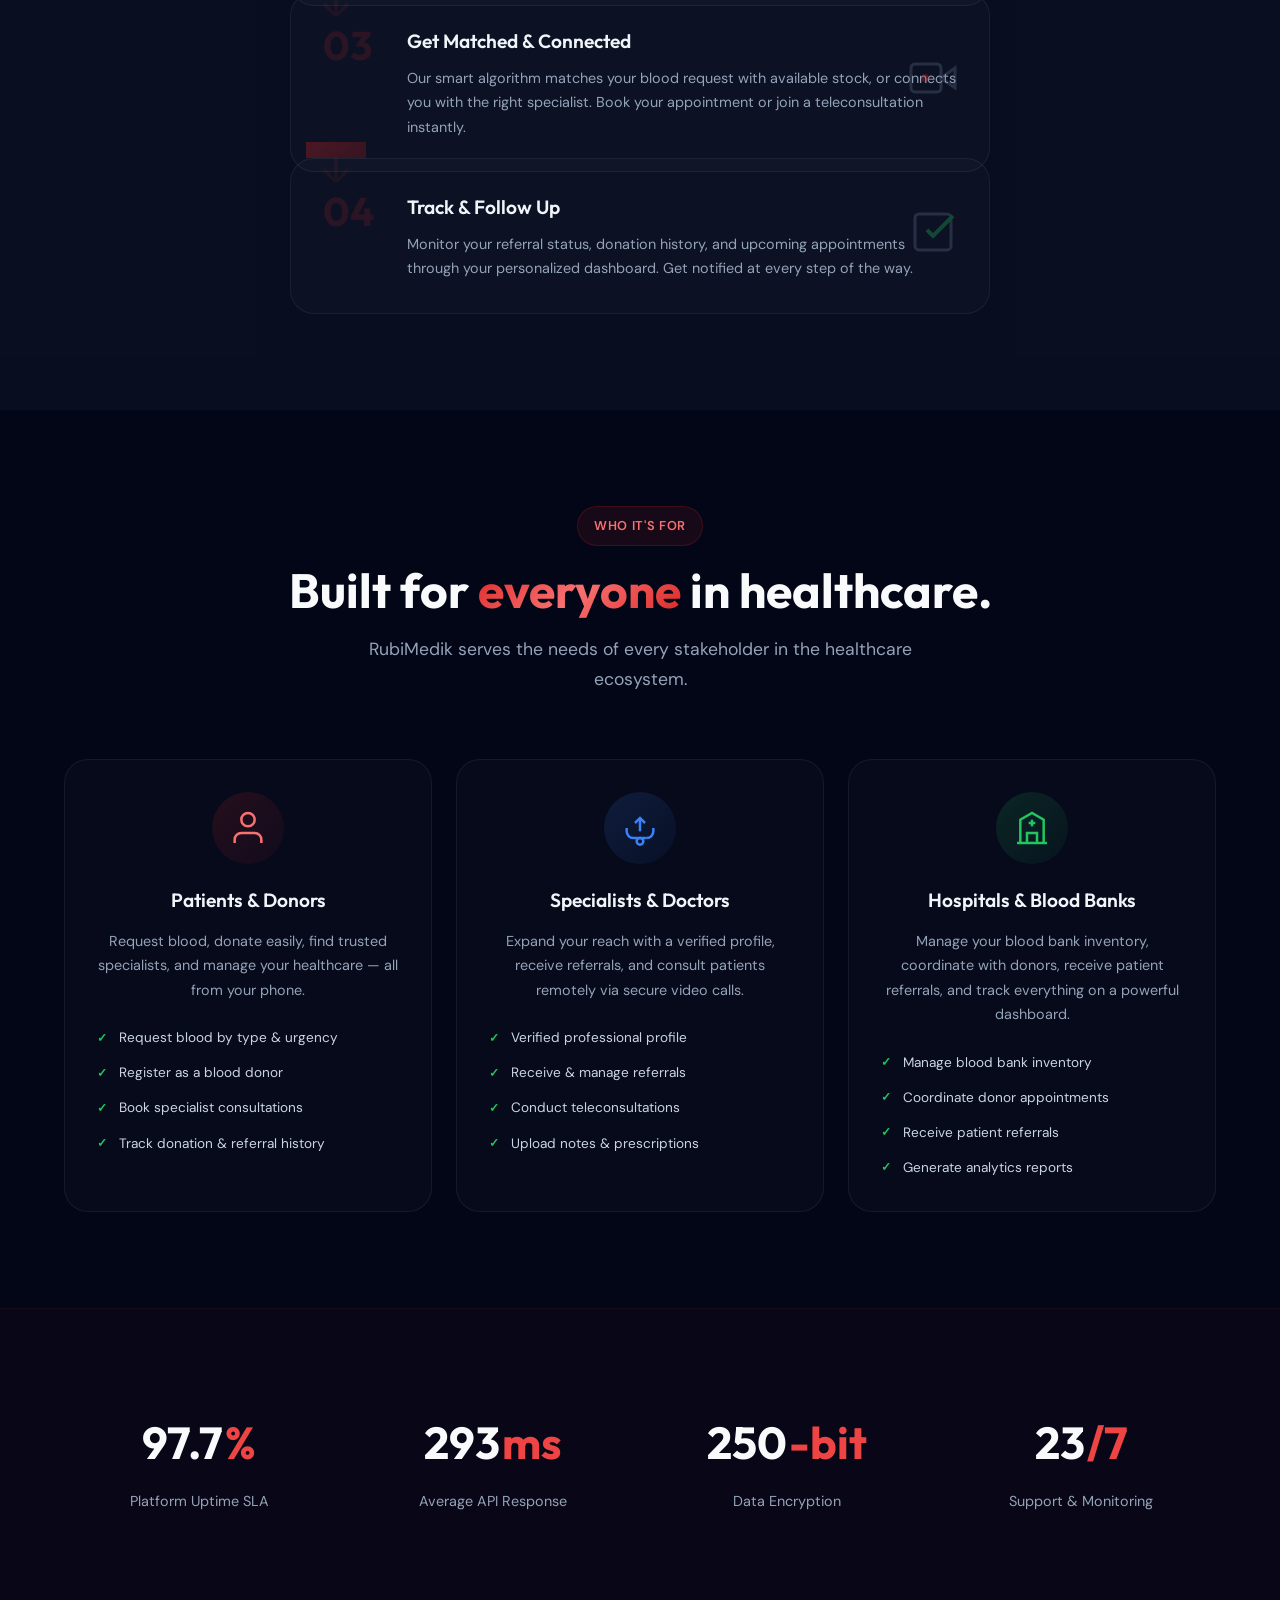
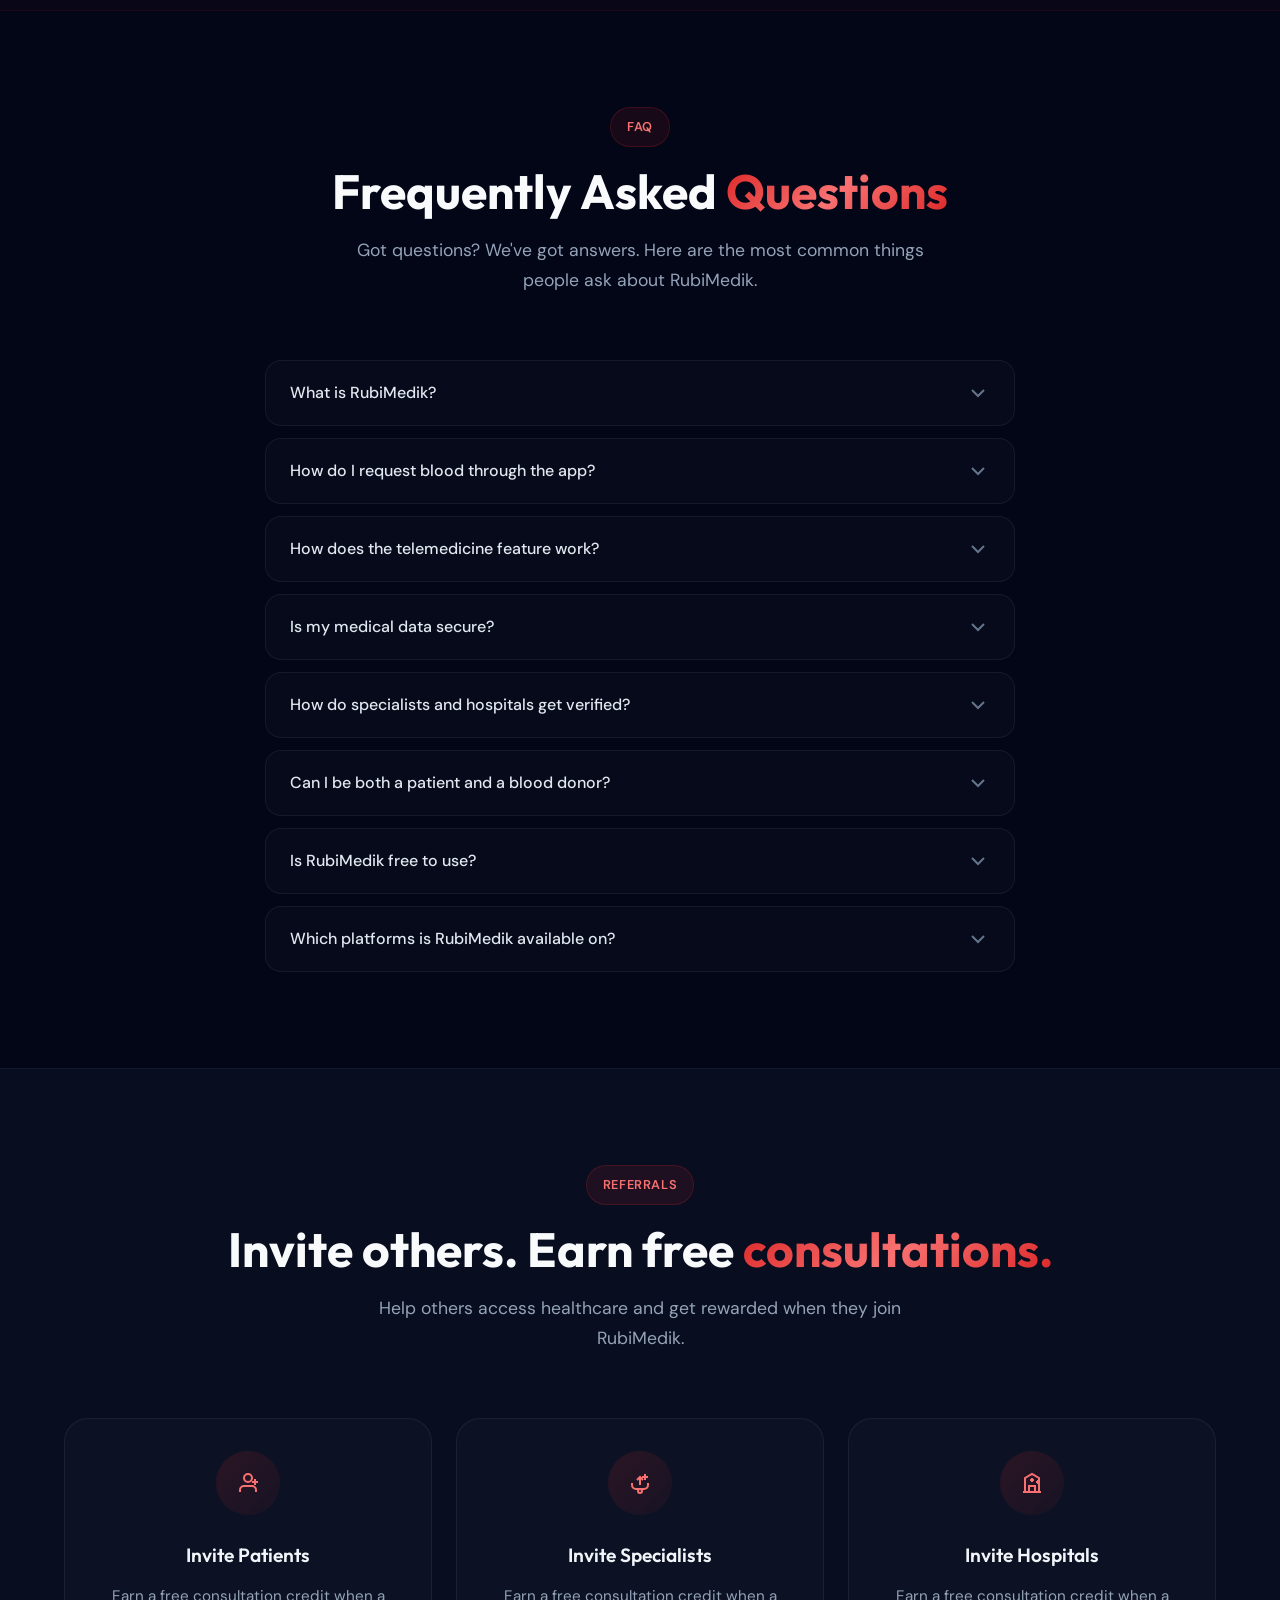
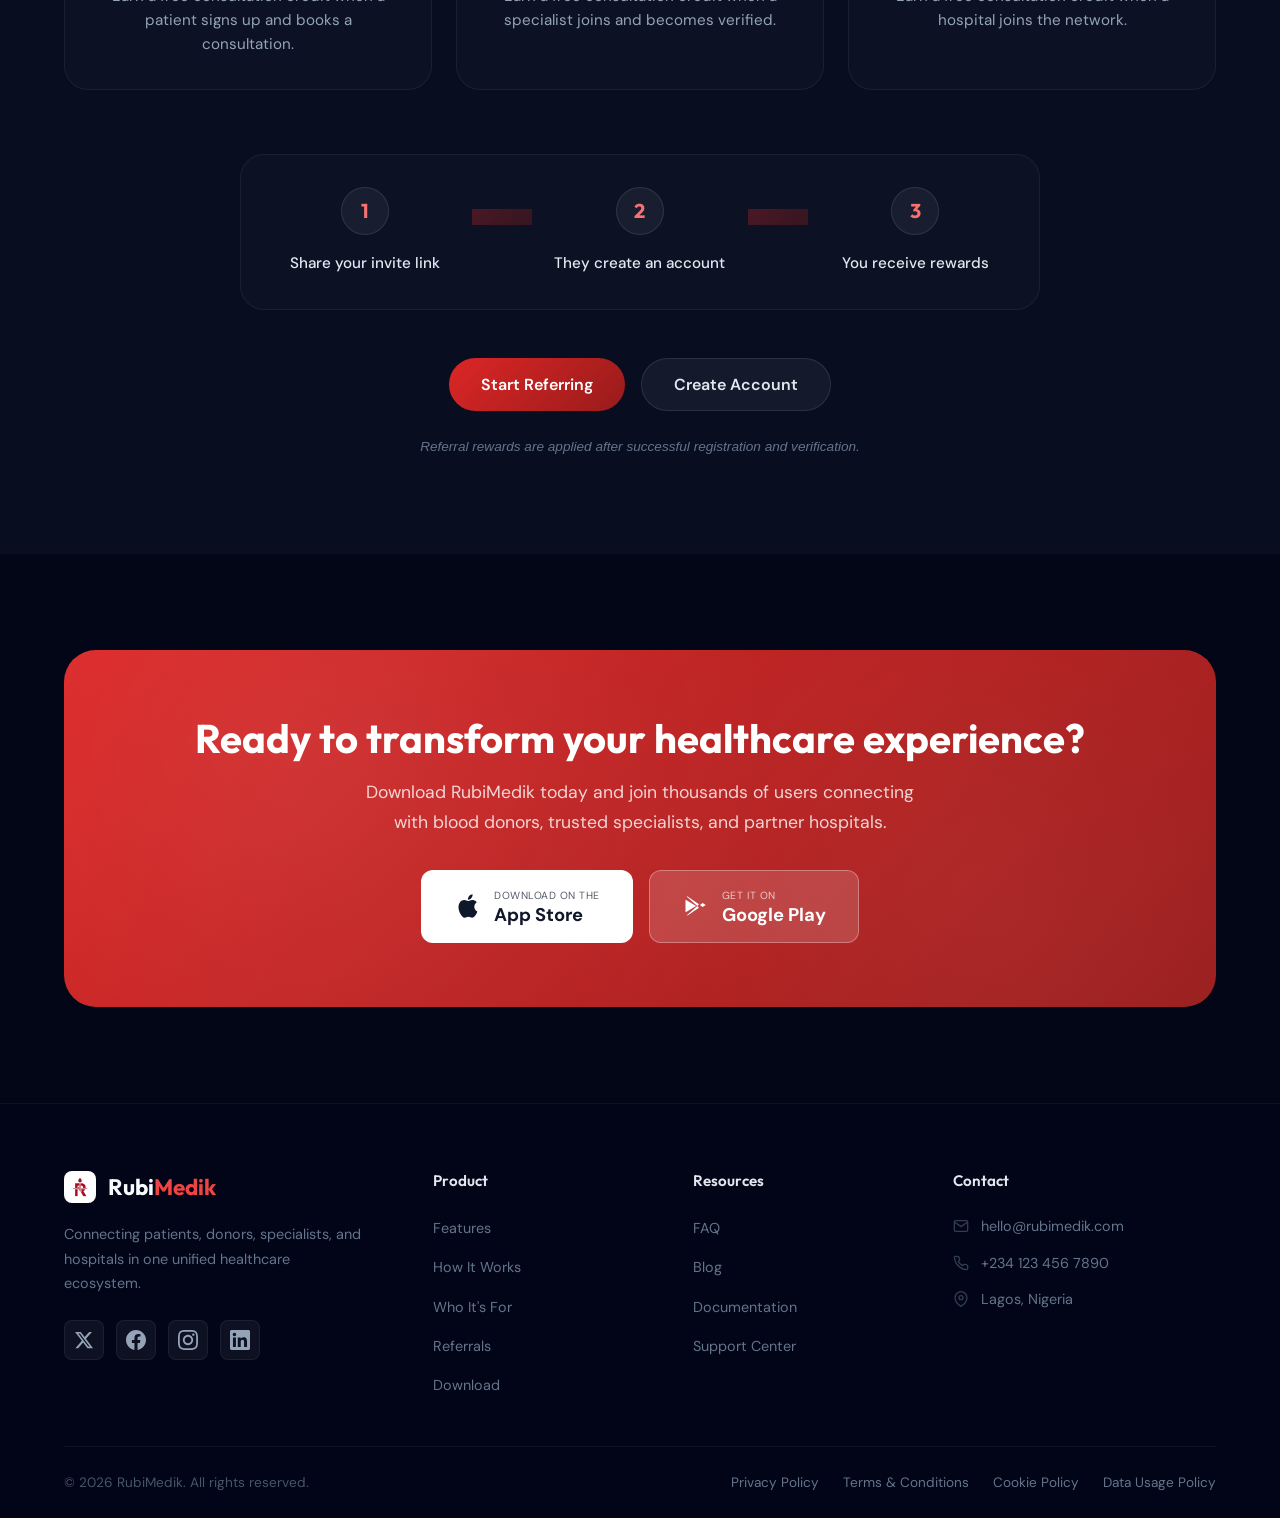
==== commit bbbf44bf: "update the index and script.js file" ====
--- a/index.html
+++ b/index.html
@@ -28,8 +28,8 @@
             <div class="nav-links" id="navLinks">
                 <a href="#features" class="nav-link">Features</a>
                 <a href="#how-it-works" class="nav-link">How It Works</a>
-                <a href="#pricing" class="nav-link">Pricing</a>
                 <a href="#for-who" class="nav-link">Who It's For</a>
+                <a href="#referrals" class="nav-link">Referrals</a>
                 <a href="#faq" class="nav-link">FAQ</a>
                 <a href="#download" class="nav-btn">Download App</a>
             </div>
@@ -320,211 +320,6 @@
                         </svg>
                     </div>
                 </div>
-        </div>
-    </section>
-
-    <!-- ============================== -->
-    <!-- PRICING — UNIFIED TABBED SECTION -->
-    <!-- ============================== -->
-    <section id="pricing" class="pricing-tabbed-section">
-        <div class="container">
-            <div class="section-header">
-                <span class="section-tag">Pricing</span>
-                <h2 class="section-title">Simple, transparent <span class="gradient-text">pricing.</span></h2>
-                <p class="section-subtitle">Flexible plans tailored for patients, specialists, and hospitals.</p>
-            </div>
-
-            <!-- Tab Label -->
-            <p class="pricing-tab-label">Choose your role</p>
-
-            <!-- Tab Navigation -->
-            <div class="pricing-tabs" id="pricingTabs">
-                <button class="pricing-tab active" data-tab="patients" id="tabPatients">
-                    <svg width="18" height="18" viewBox="0 0 24 24" fill="none" stroke="currentColor" stroke-width="2"><path d="M20 21V19C20 16.79 18.21 15 16 15H8C5.79 15 4 16.79 4 19V21"/><circle cx="12" cy="7" r="4"/></svg>
-                    Patients
-                </button>
-                <button class="pricing-tab" data-tab="specialists" id="tabSpecialists">
-                    <svg width="18" height="18" viewBox="0 0 24 24" fill="none" stroke="currentColor" stroke-width="2"><path d="M12 14V6M9 9L12 6L15 9"/><path d="M16 18H8C5.79 18 4 16.21 4 14V12M20 12V14C20 16.21 18.21 18 16 18"/><circle cx="12" cy="20" r="2"/></svg>
-                    Specialists
-                </button>
-                <button class="pricing-tab" data-tab="hospitals" id="tabHospitals">
-                    <svg width="18" height="18" viewBox="0 0 24 24" fill="none" stroke="currentColor" stroke-width="2"><path d="M3 21H21M5 21V7L12 3L19 7V21M9 21V15H15V21M10 9H14M12 7V11"/></svg>
-                    Hospitals
-                </button>
-            </div>
-
-            <!-- Tab Panels -->
-            <div class="pricing-tab-panels" id="pricingPanels">
-
-                <!-- PATIENTS Panel -->
-                <div class="pricing-tab-panel active" data-panel="patients" id="panelPatients">
-                    <div class="pricing-cards-grid">
-                        <div class="pricing-plan-card" id="planPatientBasic">
-                            <div class="plan-header">
-                                <h3 class="plan-name">Basic</h3>
-                                <div class="plan-price">
-                                    <span class="price-currency">₦</span>
-                                    <span class="price-amount">2,500</span>
-                                    <span class="price-period">/month</span>
-                                </div>
-                            </div>
-                            <ul class="plan-features">
-                                <li><svg width="16" height="16" viewBox="0 0 24 24" fill="none" stroke="currentColor" stroke-width="2.5"><polyline points="20 6 9 17 4 12"/></svg> 3 consultations per month</li>
-                                <li><svg width="16" height="16" viewBox="0 0 24 24" fill="none" stroke="currentColor" stroke-width="2.5"><polyline points="20 6 9 17 4 12"/></svg> Access to specialist directory</li>
-                                <li><svg width="16" height="16" viewBox="0 0 24 24" fill="none" stroke="currentColor" stroke-width="2.5"><polyline points="20 6 9 17 4 12"/></svg> Digital medical profile</li>
-                            </ul>
-                            <a href="#" class="plan-cta-btn" id="ctaPatientBasic">Get Started</a>
-                        </div>
-                        <div class="pricing-plan-card pricing-plan-featured" id="planPatientStandard">
-                            <div class="plan-badge">Most Popular</div>
-                            <div class="plan-header">
-                                <h3 class="plan-name">Standard</h3>
-                                <div class="plan-price">
-                                    <span class="price-currency">₦</span>
-                                    <span class="price-amount">5,000</span>
-                                    <span class="price-period">/month</span>
-                                </div>
-                            </div>
-                            <ul class="plan-features">
-                                <li><svg width="16" height="16" viewBox="0 0 24 24" fill="none" stroke="currentColor" stroke-width="2.5"><polyline points="20 6 9 17 4 12"/></svg> 10 consultations per month</li>
-                                <li><svg width="16" height="16" viewBox="0 0 24 24" fill="none" stroke="currentColor" stroke-width="2.5"><polyline points="20 6 9 17 4 12"/></svg> Video consultation access</li>
-                                <li><svg width="16" height="16" viewBox="0 0 24 24" fill="none" stroke="currentColor" stroke-width="2.5"><polyline points="20 6 9 17 4 12"/></svg> Priority booking</li>
-                                <li><svg width="16" height="16" viewBox="0 0 24 24" fill="none" stroke="currentColor" stroke-width="2.5"><polyline points="20 6 9 17 4 12"/></svg> Digital medical profile</li>
-                            </ul>
-                            <a href="#" class="plan-cta-btn plan-cta-featured" id="ctaPatientStandard">Get Started</a>
-                        </div>
-                        <div class="pricing-plan-card" id="planPatientPremium">
-                            <div class="plan-header">
-                                <h3 class="plan-name">Premium</h3>
-                                <div class="plan-price">
-                                    <span class="price-currency">₦</span>
-                                    <span class="price-amount">48,000</span>
-                                    <span class="price-period">/year</span>
-                                </div>
-                            </div>
-                            <ul class="plan-features">
-                                <li><svg width="16" height="16" viewBox="0 0 24 24" fill="none" stroke="currentColor" stroke-width="2.5"><polyline points="20 6 9 17 4 12"/></svg> Unlimited consultations</li>
-                                <li><svg width="16" height="16" viewBox="0 0 24 24" fill="none" stroke="currentColor" stroke-width="2.5"><polyline points="20 6 9 17 4 12"/></svg> Priority specialist matching</li>
-                                <li><svg width="16" height="16" viewBox="0 0 24 24" fill="none" stroke="currentColor" stroke-width="2.5"><polyline points="20 6 9 17 4 12"/></svg> Full medical record storage</li>
-                                <li><svg width="16" height="16" viewBox="0 0 24 24" fill="none" stroke="currentColor" stroke-width="2.5"><polyline points="20 6 9 17 4 12"/></svg> Video consultation access</li>
-                            </ul>
-                            <a href="#" class="plan-cta-btn" id="ctaPatientPremium">Get Started</a>
-                        </div>
-                    </div>
-                </div>
-
-                <!-- SPECIALISTS Panel -->
-                <div class="pricing-tab-panel" data-panel="specialists" id="panelSpecialists">
-                    <div class="pricing-cards-grid">
-                        <div class="pricing-plan-card" id="planSpecStarter">
-                            <div class="plan-header">
-                                <h3 class="plan-name">Starter</h3>
-                                <div class="plan-price">
-                                    <span class="price-currency">₦</span>
-                                    <span class="price-amount">5,000</span>
-                                    <span class="price-period">/month</span>
-                                </div>
-                            </div>
-                            <ul class="plan-features">
-                                <li><svg width="16" height="16" viewBox="0 0 24 24" fill="none" stroke="currentColor" stroke-width="2.5"><polyline points="20 6 9 17 4 12"/></svg> Receive up to 10 referrals/month</li>
-                                <li><svg width="16" height="16" viewBox="0 0 24 24" fill="none" stroke="currentColor" stroke-width="2.5"><polyline points="20 6 9 17 4 12"/></svg> Professional profile listing</li>
-                            </ul>
-                            <a href="#" class="plan-cta-btn" id="ctaSpecStarter">Start Receiving Patients</a>
-                        </div>
-                        <div class="pricing-plan-card pricing-plan-featured" id="planSpecPro">
-                            <div class="plan-badge">Recommended</div>
-                            <div class="plan-header">
-                                <h3 class="plan-name">Professional</h3>
-                                <div class="plan-price">
-                                    <span class="price-currency">₦</span>
-                                    <span class="price-amount">12,000</span>
-                                    <span class="price-period">/month</span>
-                                </div>
-                            </div>
-                            <ul class="plan-features">
-                                <li><svg width="16" height="16" viewBox="0 0 24 24" fill="none" stroke="currentColor" stroke-width="2.5"><polyline points="20 6 9 17 4 12"/></svg> Unlimited patient referrals</li>
-                                <li><svg width="16" height="16" viewBox="0 0 24 24" fill="none" stroke="currentColor" stroke-width="2.5"><polyline points="20 6 9 17 4 12"/></svg> Video consultation capability</li>
-                                <li><svg width="16" height="16" viewBox="0 0 24 24" fill="none" stroke="currentColor" stroke-width="2.5"><polyline points="20 6 9 17 4 12"/></svg> Professional profile listing</li>
-                            </ul>
-                            <a href="#" class="plan-cta-btn plan-cta-featured" id="ctaSpecPro">Start Receiving Patients</a>
-                        </div>
-                        <div class="pricing-plan-card" id="planSpecEnterprise">
-                            <div class="plan-header">
-                                <h3 class="plan-name">Enterprise</h3>
-                                <div class="plan-price">
-                                    <span class="price-currency">₦</span>
-                                    <span class="price-amount">60,000</span>
-                                    <span class="price-period">/year</span>
-                                </div>
-                            </div>
-                            <ul class="plan-features">
-                                <li><svg width="16" height="16" viewBox="0 0 24 24" fill="none" stroke="currentColor" stroke-width="2.5"><polyline points="20 6 9 17 4 12"/></svg> Priority search ranking</li>
-                                <li><svg width="16" height="16" viewBox="0 0 24 24" fill="none" stroke="currentColor" stroke-width="2.5"><polyline points="20 6 9 17 4 12"/></svg> Analytics dashboard</li>
-                                <li><svg width="16" height="16" viewBox="0 0 24 24" fill="none" stroke="currentColor" stroke-width="2.5"><polyline points="20 6 9 17 4 12"/></svg> Unlimited referrals &amp; video</li>
-                            </ul>
-                            <a href="#" class="plan-cta-btn" id="ctaSpecEnterprise">Start Receiving Patients</a>
-                        </div>
-                    </div>
-                    <p class="pricing-supporting-text">Set your own consultation fees. RubiMedik never dictates your rates.</p>
-                </div>
-
-                <!-- HOSPITALS Panel -->
-                <div class="pricing-tab-panel" data-panel="hospitals" id="panelHospitals">
-                    <div class="pricing-cards-grid">
-                        <div class="pricing-plan-card" id="planHospBasic">
-                            <div class="plan-header">
-                                <h3 class="plan-name">Basic Listing</h3>
-                                <div class="plan-price">
-                                    <span class="price-currency">₦</span>
-                                    <span class="price-amount">10,000</span>
-                                    <span class="price-period">/month</span>
-                                </div>
-                            </div>
-                            <ul class="plan-features">
-                                <li><svg width="16" height="16" viewBox="0 0 24 24" fill="none" stroke="currentColor" stroke-width="2.5"><polyline points="20 6 9 17 4 12"/></svg> Listed as blood donation center</li>
-                                <li><svg width="16" height="16" viewBox="0 0 24 24" fill="none" stroke="currentColor" stroke-width="2.5"><polyline points="20 6 9 17 4 12"/></svg> Basic hospital profile</li>
-                            </ul>
-                            <a href="#" class="plan-cta-btn" id="ctaHospBasic">Partner With Us</a>
-                        </div>
-                        <div class="pricing-plan-card pricing-plan-featured" id="planHospGrowth">
-                            <div class="plan-badge">Best Value</div>
-                            <div class="plan-header">
-                                <h3 class="plan-name">Growth Plan</h3>
-                                <div class="plan-price">
-                                    <span class="price-currency">₦</span>
-                                    <span class="price-amount">25,000</span>
-                                    <span class="price-period">/month</span>
-                                </div>
-                            </div>
-                            <ul class="plan-features">
-                                <li><svg width="16" height="16" viewBox="0 0 24 24" fill="none" stroke="currentColor" stroke-width="2.5"><polyline points="20 6 9 17 4 12"/></svg> Donor scheduling dashboard</li>
-                                <li><svg width="16" height="16" viewBox="0 0 24 24" fill="none" stroke="currentColor" stroke-width="2.5"><polyline points="20 6 9 17 4 12"/></svg> Referral management tools</li>
-                                <li><svg width="16" height="16" viewBox="0 0 24 24" fill="none" stroke="currentColor" stroke-width="2.5"><polyline points="20 6 9 17 4 12"/></svg> Blood donation center listing</li>
-                            </ul>
-                            <a href="#" class="plan-cta-btn plan-cta-featured" id="ctaHospGrowth">Partner With Us</a>
-                        </div>
-                        <div class="pricing-plan-card" id="planHospPremium">
-                            <div class="plan-header">
-                                <h3 class="plan-name">Premium Plan</h3>
-                                <div class="plan-price">
-                                    <span class="price-currency">₦</span>
-                                    <span class="price-amount">100,000</span>
-                                    <span class="price-period">/year</span>
-                                </div>
-                            </div>
-                            <ul class="plan-features">
-                                <li><svg width="16" height="16" viewBox="0 0 24 24" fill="none" stroke="currentColor" stroke-width="2.5"><polyline points="20 6 9 17 4 12"/></svg> Advanced analytics</li>
-                                <li><svg width="16" height="16" viewBox="0 0 24 24" fill="none" stroke="currentColor" stroke-width="2.5"><polyline points="20 6 9 17 4 12"/></svg> Priority listing &amp; search ranking</li>
-                                <li><svg width="16" height="16" viewBox="0 0 24 24" fill="none" stroke="currentColor" stroke-width="2.5"><polyline points="20 6 9 17 4 12"/></svg> Full donor &amp; referral management</li>
-                            </ul>
-                            <a href="#" class="plan-cta-btn" id="ctaHospPremium">Partner With Us</a>
-                        </div>
-                    </div>
-                </div>
-
-            </div>
-
-
         </div>
     </section>
 
@@ -841,8 +636,8 @@
                     <ul>
                         <li><a href="#features">Features</a></li>
                         <li><a href="#how-it-works">How It Works</a></li>
-                        <li><a href="#pricing">Pricing</a></li>
                         <li><a href="#for-who">Who It's For</a></li>
+                        <li><a href="#referrals">Referrals</a></li>
                         <li><a href="#download">Download</a></li>
                     </ul>
                 </div>
